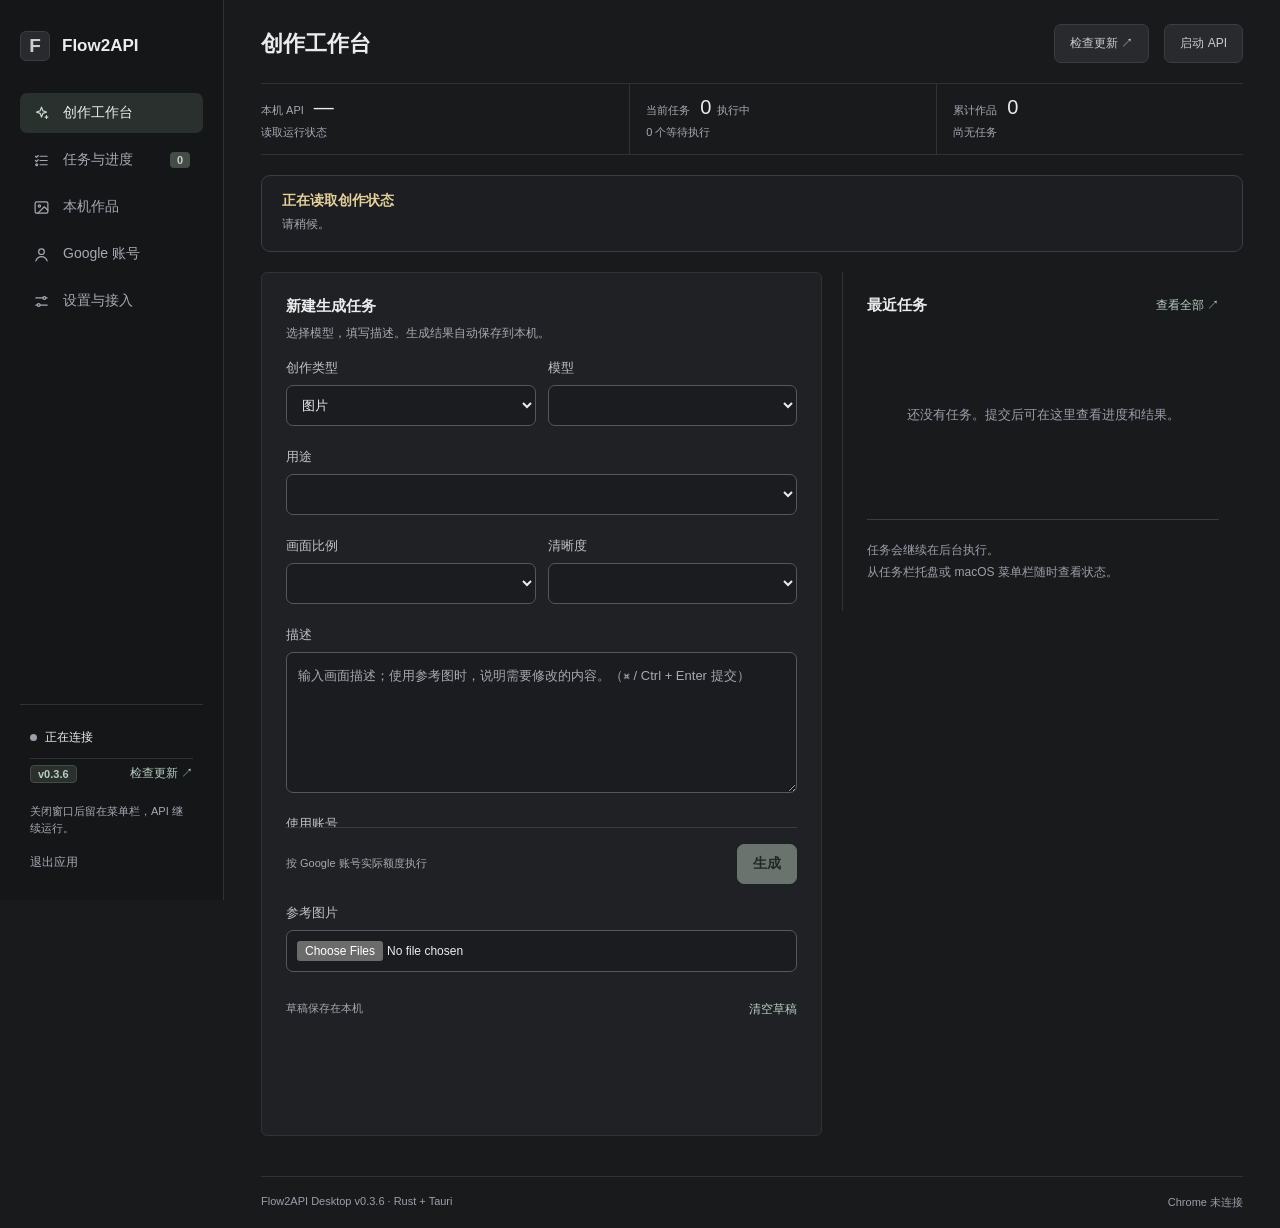
==== desktop/ui/index.html @ d69a52e7 "release: v0.3.6 simplify desktop workspace UI" ====
<!doctype html>
<html lang="zh-CN"><head><meta charset="UTF-8"><meta name="viewport" content="width=device-width,initial-scale=1"><title>Flow2API</title><link rel="stylesheet" href="app.css"></head>
<body><a class="skip-link" href="#page-title">跳到工作区</a><div id="app"><aside><div class="brand"><span class="brand-mark">F</span><span>Flow2API</span></div><nav aria-label="主导航"><button data-page="studio" class="active"><svg class="nav-icon" viewBox="0 0 24 24" aria-hidden="true" focusable="false"><path d="m12 3 1.9 5.1L19 10l-5.1 1.9L12 17l-1.9-5.1L5 10l5.1-1.9z"/><path d="M19 15v4M17 17h4"/></svg><span>创作工作台</span></button><button data-page="tasks"><svg class="nav-icon" viewBox="0 0 24 24" aria-hidden="true" focusable="false"><path d="M10 6h10M10 12h10M10 18h10"/><path d="m3.5 6 1.5 1.5L7.5 5M3.5 12l1.5 1.5L7.5 11"/><circle cx="5.2" cy="18" r="1.3"/></svg><span>任务与进度</span><b id="nav-count">0</b></button><button data-page="library"><svg class="nav-icon" viewBox="0 0 24 24" aria-hidden="true" focusable="false"><rect x="3" y="4" width="18" height="16" rx="2"/><circle cx="9" cy="10" r="1.6"/><path d="m21 16-5-5-9 9"/></svg><span>本机作品</span></button><button data-page="accounts"><svg class="nav-icon" viewBox="0 0 24 24" aria-hidden="true" focusable="false"><circle cx="12" cy="8" r="4"/><path d="M4 21c1.5-4 4.5-6 8-6s6.5 2 8 6"/></svg><span>Google 账号</span></button><button data-page="settings"><svg class="nav-icon" viewBox="0 0 24 24" aria-hidden="true" focusable="false"><path d="M4 7h10M18 7h2M4 17h2M10 17h10"/><circle cx="16" cy="7" r="2"/><circle cx="8" cy="17" r="2"/></svg><span>设置与接入</span></button></nav><div class="aside-bottom"><div id="service-pill"><i></i><span>正在连接</span></div><div class="aside-update"><span class="version-badge" id="aside-version">v0.3.6</span><button id="sidebar-check-update" class="text-button" type="button">检查更新 ↗</button></div><small>关闭窗口后留在菜单栏，API 继续运行。</small><button class="quiet" id="quit">退出应用</button></div></aside>
<main><header><div><h1 id="page-title" tabindex="-1">创作工作台</h1></div><div class="header-actions"><span id="platform"></span><button id="header-check-update" class="secondary" type="button">检查更新 ↗</button><button id="toggle-service" class="secondary">启动 API</button></div></header><div id="notice" role="status" aria-live="polite" hidden></div>
<section id="summary"><article><span>本机 API</span><strong id="api-state">—</strong><small id="api-address">读取运行状态</small></article><article><span>当前任务</span><strong id="job-count">0 <em>执行中</em></strong><small id="queue-count">0 个等待执行</small></article><article><span>累计作品</span><strong id="success-count">0</strong><small id="error-count">尚无任务</small></article></section>
<section id="studio" class="page"><div id="readiness" class="readiness" role="status"><div><strong id="readiness-title">正在读取创作状态</strong><p id="readiness-detail">请稍候。</p></div><button id="readiness-action" class="secondary" type="button" hidden>连接账号</button></div><div class="studio-layout"><div class="panel composer"><div class="section-heading"><div><h2>新建生成任务</h2><p>选择模型，填写描述。生成结果自动保存到本机。</p></div></div><div class="form-grid"><label>创作类型<select id="model-type"><option value="image">图片</option><option value="video">视频</option></select></label><label>模型<select id="model-family"></select></label></div><label id="kind-field">用途<select id="model-kind"></select></label><div class="form-grid"><label>画面比例<select id="model-ratio"></select></label><label><span id="spec-label">清晰度</span><select id="model-spec"></select></label></div><select id="model" hidden aria-label="API 模型标识"></select><p class="hint" id="model-info"></p><label>描述<textarea id="prompt" rows="5" placeholder="输入画面描述；使用参考图时，说明需要修改的内容。"></textarea></label><div class="form-grid"><label>使用账号<select id="account"><option value="">自动分配已登录账号</option></select></label><label id="video-field" hidden>源视频 media ID<input id="video-id" placeholder="Flow 视频 ID"></label></div><label>参考图片<input id="images" type="file" accept="image/png,image/jpeg,image/webp" multiple aria-describedby="reference-hint"></label><p id="reference-hint" class="hint"></p><div id="references"></div><div class="draft-row"><small id="draft-status">草稿保存在本机</small><button id="clear-draft" class="text-button" type="button">清空草稿</button></div><p id="compose-error" class="task-error" role="alert" hidden></p><div class="compose-bottom"><small id="model-price">按 Google 账号实际额度执行</small><button id="generate" disabled class="primary" aria-describedby="readiness-detail compose-error">生成</button></div></div><div class="panel monitor"><div class="section-heading"><h2>最近任务</h2><button class="text-button" data-go="tasks">查看全部 ↗</button></div><div id="recent-tasks" class="empty">还没有任务。提交后可在这里查看进度和结果。</div><div class="monitor-note"><i></i><p>任务会继续在后台执行。<br>从任务栏托盘或 macOS 菜单栏随时查看状态。</p></div></div></div></section>
<section id="tasks" class="page" hidden><div class="panel"><div class="section-heading"><div><h2>生成任务</h2><p>查看任务进度、下载结果或重试失败任务。</p></div><button class="secondary refresh">刷新</button></div><div id="task-list"></div></div></section>
<section id="library" class="page" hidden><div class="section-heading"><div><h2>保存在这台电脑上的作品</h2><p>生成成功后自动归档，升级应用时保留。</p></div><button class="secondary" id="open-data">打开文件目录 ↗</button></div><div id="media-grid"></div></section>
<section id="accounts" class="page" hidden><div class="panel"><div class="section-heading"><div><h2>连接与管理 Google 账号</h2><p>本机免连接码直连；支持优先级调度、临时禁用冷却、图片／视频能力分流与备注管理。</p></div><span class="tag">默认浏览器直连</span></div><ol class="connect-steps"><li>首次使用：安装 Tampermonkey 扩展和连接脚本（或更新至最新脚本）</li><li>打开 Flow 并登录 Google 账号；页面右下角会自动连接，也可直接点击「一键连接当前 Flow 账号」</li><li>连接校验通过后自动同步积分余额，返回工作台即可创作</li></ol><div class="actions"><button id="open-flow" class="primary" type="button">打开 Flow 页面 ↗</button><button id="open-userscript" class="secondary" type="button">安装 / 更新连接脚本 ↗</button><button id="sync-all-accounts" class="secondary" type="button">全部同步余额</button><button id="pair-browser" class="secondary" type="button">生成备用连接码</button><button id="back-to-studio" class="secondary" type="button">返回创作</button></div><p>使用系统默认浏览器（支持 Ego Lite、Chrome 等）。本机 localhost（127.0.0.1）免填连接码直连；即使使用旧版脚本，不填连接码直接点连接按钮也可立即配对。</p><p id="pairing-code" class="hint" role="status"></p><p class="hint">Google Cookie 始终保留在浏览器。多账号自动分配时，优先选择高优先级且空闲的账号；你可以将 AI Ultra 账号设为「首选主力」，或将普通账号关闭视频生成仅用于生图。</p><details class="advanced-login"><summary>高级选项：专用 Chrome 独立登录</summary><div class="actions"><button id="quick-login" class="secondary" type="button">打开专用 Chrome 登录 ↗</button><button id="download-chrome" class="secondary" type="button">下载 Chrome ↗</button></div><p class="hint">此方式单独使用 Chrome 资料，不复用默认浏览器的登录。</p><form id="add-account" class="inline-form"><input type="email" id="email" required aria-label="Google 账号邮箱" autocomplete="email" placeholder="你的 Google 账号邮箱"><button class="secondary" type="submit" data-open-login="true">添加并打开登录 ↗</button><button class="secondary" type="submit" data-open-login="false">仅添加</button></form><div class="preferred-accounts"><span class="hint">常用账号，点选填入：</span><div id="preferred-emails" class="actions"></div></div></details><div id="account-list"></div></div></section>
<section id="settings" class="page" hidden><div class="settings-layout"><form id="settings-form" class="panel"><div class="section-heading"><div><h2>运行设置</h2><p>无执行中任务时，保存设置会自动重启 API 并立即生效。</p></div></div><label>API 端口<input name="port" type="number" min="1" max="65535" required></label><label>API Key（至少 16 字符）<input name="api_key" type="password" autocomplete="off" minlength="16" required></label><label>Chrome 程序路径（留空自动查找）<input name="browser_executable" placeholder="使用本机 Chrome"></label><button id="choose-browser" class="secondary" type="button">选择浏览器程序 ↗</button><p class="hint">仅用于高级选项中的专用 Chrome 登录。默认浏览器连接无需设置此路径，网络跟随当前浏览器。</p><label>HTTP / SOCKS5 代理<input name="proxy_url" placeholder="http://127.0.0.1:7890"></label><div class="form-grid"><label>同时执行任务<input name="max_concurrent" type="number" min="1" max="8" required></label><label>图片超时（秒）<input name="image_timeout_seconds" type="number" min="30" required></label><label>视频超时（秒）<input name="video_timeout_seconds" type="number" min="30" required></label></div><label class="migration-checkbox"><input name="auto_update" type="checkbox">自动检查并安装更新</label><p class="hint">启动 30 秒后及每 6 小时检查。任务完成后才安装并重启；下载或检查失败会重试。更新来自公开的 GitHub Release，不需要登录，安装前验证签名。</p><button class="primary">保存并生效</button></form><div><div class="panel update-panel"><div class="section-heading"><div><h2>软件版本与更新</h2><p>当前运行版本：<b id="settings-current-version">v0.3.6</b></p></div><span class="tag" id="update-badge">检查更新</span></div><p id="update-status" class="hint">从公开的 GitHub Release 检查更新，无需登录。</p><div class="actions"><button id="check-update" class="secondary" type="button">立即检查更新 ↗</button><button id="install-update" class="primary" type="button" hidden>安装更新并重启</button></div></div><div class="panel"><h2>外部工具接入</h2><p>使用 OpenAI 兼容协议，填入本机地址和 API Key。</p><code id="base-url">http://127.0.0.1:8000/v1</code><button id="copy-base" class="secondary">复制地址</button><button id="copy-key" class="secondary">复制 API Key</button><h3>Magpie 生图接入</h3><p>自动写入当前本机地址、Key 和图片模型，保存前备份 Magpie 配置。修改端口或 Key 后再次点击即可更新。</p><button id="connect-magpie" class="primary" type="button">一键接入 Magpie</button><p id="magpie-status" class="hint" role="status" aria-live="polite">正在检查 Magpie 配置…</p><p class="hint">需要先安装并打开 Magpie。Agent 使用 hzr-flow2api-image 技能生图；保持 Flow 标签页已登录并连接。</p><h3>后台运行</h3><p>关闭窗口只隐藏主窗口。应用留在 macOS 菜单栏（文字 Flow）或 Windows 通知区域，API 和生成任务继续。点菜单「打开 Flow2API」回到窗口。要停止请选退出；有未完成任务时不能退出。</p></div><div class="panel"><h2>数据位置</h2><p id="data-path" class="hint"></p><button class="secondary" id="settings-open-data">打开数据目录 ↗</button><p class="hint">Chrome 登录资料保存在本机。不要分享包含账号资料的数据目录。</p></div><div class="panel"><h2>这台电脑</h2><label class="migration-checkbox"><input id="autostart" type="checkbox">登录后自动启动</label><p class="hint">开关读取系统里的真实开机项，只保存在这台电脑。手动打开会显示窗口；开机自启只留在菜单栏，不打开窗口。</p></div><div class="panel"><h2>WebDAV 同步</h2><p>同步生成超时、同时执行数，以及账号的邮箱、启用状态、优先级、能力分流开关、备注和项目编号。端口、调用密钥、代理、浏览器路径和开机自启留在本机。传输走 HTTPS，应用密码放在系统凭据库。同步文件本身没有端到端加密。</p><label>WebDAV 目录<input id="webdav-url" placeholder="https://dav.jianguoyun.com/dav/" autocomplete="off"></label><label>账号<input id="webdav-user" autocomplete="username"></label><label>应用密码<input id="webdav-secret" type="password" autocomplete="new-password" placeholder="留空则保留已保存的密码"></label><p id="webdav-status" class="hint"></p><button id="webdav-save" class="secondary" type="button">保存连接</button><button id="webdav-import" class="secondary" type="button">从 Clash Verge 导入</button><button id="webdav-test" class="secondary" type="button">测试连接</button><button id="webdav-push" class="secondary" type="button">上传</button><button id="webdav-pull" class="secondary" type="button">下载并合并</button></div></div></div></section>
<footer><span>Flow2API Desktop v0.3.6 · Rust + Tauri</span><span id="browser-status">Chrome 未连接</span></footer></main></div><script src="studio-core.js"></script><script src="app.js"></script></body></html>
---- desktop/ui/app.css ----
*{box-sizing:border-box} :root{--bg:#191a1c;--chrome:#151618;--sunken:#17181a;--field:#1b1c1f;--surface:#202124;--surface-muted:#1d1e21;--raised:#292a2e;--raised-hover:#34363b;--line:#3b3d43;--line-soft:#303238;--line-strong:#50545a;--text:#ececef;--text-2:#cbccd1;--label:#bfc1c8;--muted:#a6a9b2;--faint:#9c9fa9;--accent:#c6d6cb;--accent-hover:#d8e5dc;--on-accent:#203428;--accent-text:#b8cdbf;--focus:#adc9b8;--active-bg:#2a302d;--active-line:#424d46;--code:#b6e8d1;--ok-bg:#28443a;--ok-text:#a8dfc4;--warn-bg:#45412d;--warn-text:#e5d09b;--danger-bg:#493431;--danger-text:#efb0a5;--danger-dot:#ed8f86;--notice-bg:#35463e;--notice-line:#6e9a84;--notice-text:#d5eddf;--error-bg:#44322e;--error-line:#a77165;--error-text:#f2c6b7;--shadow-pop:0 8px 22px #0006;--shadow-dialog:0 20px 60px #0008;--radius:7px;--radius-lg:9px;color-scheme:dark;font-family:Inter,"SF Pro Display","Segoe UI","PingFang SC",sans-serif;color:var(--text);background:var(--bg);font-size:14px}body{margin:0}button,input,select,textarea{font:inherit}button{cursor:pointer;border:1px solid var(--line);border-radius:var(--radius);color:inherit;padding:10px 15px;background:var(--raised);transition:background .15s}button:hover{background:var(--raised-hover);color:var(--text)}button:disabled{opacity:.45;cursor:wait}button:focus-visible,input:focus-visible,select:focus-visible,textarea:focus-visible{outline:2px solid var(--focus);outline-offset:3px}input,select,textarea{width:100%;border:1px solid var(--line);border-radius:var(--radius);background:var(--field);color:var(--text);padding:11px;outline:none}textarea{resize:vertical;line-height:1.8}input:focus,select:focus,textarea:focus{border-color:var(--focus)}input[type=file]{padding:10px;font-size:12px}label{display:block;color:var(--label);font-size:12px;font-weight:600;margin:19px 0 8px}label>input,label>select,label>textarea{display:block;margin-top:8px;font-weight:400}h1,h2,h3,p{margin:0}h1{font-size:27px;font-weight:600;letter-spacing:-.6px;margin-top:9px}h2{font-size:17px;letter-spacing:-.25px;font-weight:600}h3{font-size:14px;margin:25px 0 10px}p{color:var(--muted);font-size:12px;line-height:1.8;margin-top:7px}small{font-size:11px;color:var(--muted);line-height:1.6}#app{display:flex;min-height:100vh}aside{width:224px;flex-shrink:0;padding:31px 20px 20px;background:var(--chrome);border-right:1px solid var(--line-soft);display:flex;flex-direction:column;position:fixed;inset:0 auto 0 0}.brand{display:flex;align-items:center;gap:12px;font-size:19px;font-weight:600;letter-spacing:-.5px;margin-bottom:48px}.brand small{display:block;font-size:11px;letter-spacing:.4px;margin-top:5px;color:var(--faint)}.brand-mark{background:var(--accent);color:var(--on-accent);display:grid;place-items:center;width:36px;height:38px;font-family:Georgia,serif;font-size:28px;border-radius:9px 9px 3px 9px}.nav-label{font-size:11px;letter-spacing:.6px;color:var(--faint);padding:0 12px 15px}nav{display:flex;flex-direction:column;gap:7px}nav button{border-color:transparent;background:transparent;display:flex;align-items:center;text-align:left;gap:13px;color:var(--muted);padding:12px}nav button.active{color:var(--accent);background:var(--active-bg);border-color:var(--active-line)}nav span{flex:1}nav b{font-size:11px;min-width:20px;text-align:center;padding:2px 5px;border-radius:4px;background:var(--active-line);color:var(--text-2)}.aside-bottom{margin-top:auto;padding:24px 10px 0;border-top:1px solid var(--line-soft)}.aside-bottom small{display:block;margin:14px 0 7px}.quiet:hover{background:transparent;color:var(--text)}.quiet{background:transparent;border:0;padding:9px 0;color:var(--muted);font-size:12px}#service-pill{display:flex;gap:8px;align-items:center;font-size:12px}i{display:inline-block;width:7px;height:7px;border-radius:50%;background:var(--faint)}#service-pill.running i{background:var(--focus);box-shadow:0 0 0 3px #85dfbf26}#service-pill.failed i{background:var(--danger-dot)}main{margin-left:224px;padding:35px 37px 0;width:calc(100% - 224px);max-width:1600px}header{display:flex;align-items:center;justify-content:space-between;margin-bottom:29px}.header-actions{display:flex;align-items:center;gap:15px}.header-actions span{color:var(--faint);font-size:11px}.secondary{background:var(--raised);color:var(--text-2);border-color:var(--line);font-size:12px}.primary{background:var(--accent);color:var(--on-accent);border-color:var(--accent);font-weight:650}.primary:hover{background:var(--accent-hover);color:var(--on-accent)}.text-button{background:none;border:0;color:var(--accent-text);font-size:11px;padding:0}.tag{border:1px solid var(--line-strong);color:var(--accent-text);border-radius:4px;padding:3px 8px;font-size:11px;letter-spacing:.3px;white-space:nowrap}.section-heading{display:flex;align-items:center;justify-content:space-between;gap:15px}#summary{display:grid;grid-template-columns:1.2fr 1fr 1fr;gap:15px;margin-bottom:26px}#summary article{border:1px solid var(--line);padding:20px 22px;border-radius:var(--radius-lg);background:var(--surface-muted)}#summary article>span{font-size:11px;color:var(--muted)}#summary strong{display:block;font-size:25px;font-weight:500;margin:10px 0 5px}#summary em{font-size:11px;font-style:normal;color:var(--muted)}.panel{background:var(--surface);border:1px solid var(--line);border-radius:var(--radius-lg);padding:24px;margin-bottom:20px}.studio-layout{display:grid;grid-template-columns:minmax(340px,1.6fr) minmax(260px,1fr);gap:20px}.monitor{align-self:start;min-height:410px;position:relative}.monitor .section-heading{margin-bottom:20px}.monitor-note{display:flex;gap:9px;border-top:1px solid var(--line);padding-top:16px;margin-top:24px}.monitor-note i{margin-top:11px;background:var(--accent-text)}.monitor-note p{margin:4px 0;color:var(--faint);font-size:11px}.hint{font-size:11px;line-height:1.7;color:var(--muted);overflow-wrap:anywhere}.form-grid{display:grid;grid-template-columns:1fr 1fr;gap:12px}.compose-bottom{border-top:1px solid var(--line);margin-top:22px;padding-top:20px;display:flex;justify-content:space-between;align-items:center;gap:12px}.compose-bottom small{max-width:60%}.empty{display:flex;align-items:center;justify-content:center;min-height:160px;color:var(--faint);font-size:12px;text-align:center;line-height:1.9}.task-card{border:1px solid var(--line);border-radius:var(--radius);padding:14px;margin:10px 0;background:var(--surface-muted)}.task-card>header{margin:0 0 10px;gap:10px;font-size:11px}.task-card .prompt{color:var(--text-2);font-size:12px;display:-webkit-box;-webkit-line-clamp:2;-webkit-box-orient:vertical;overflow:hidden;margin-bottom:11px;overflow-wrap:anywhere}.task-card .task-stage{color:var(--accent-text);font-size:11px}.task-card .task-error{color:var(--danger-text);font-size:11px;line-height:1.7;margin:9px 0;overflow-wrap:anywhere}.state{border-radius:4px;background:var(--ok-bg);color:var(--ok-text);padding:3px 6px;font-size:11px;white-space:nowrap}.state.failed,.state.interrupted{background:var(--danger-bg);color:var(--danger-text)}.state.running,.state.queued{background:var(--warn-bg);color:var(--warn-text)}.task-actions{margin-top:12px;display:flex;gap:8px;flex-wrap:wrap}.task-actions button{font-size:11px;padding:6px 10px}.account-card{border-top:1px solid var(--line);padding:20px 0;display:flex;justify-content:space-between;gap:16px;align-items:center}.account-card strong{font-size:13px}.account-card .actions{display:flex;gap:8px;flex-wrap:wrap}.account-card button{font-size:11px;padding:8px}.inline-form{display:flex;gap:10px;margin:26px 0}.inline-form input{flex:1}.settings-layout{display:grid;grid-template-columns:1.15fr 1fr;gap:20px}.settings-layout form .primary{margin-top:20px}code{display:block;overflow-wrap:anywhere;white-space:pre-wrap;padding:14px;background:var(--sunken);border:1px solid var(--line);border-radius:5px;margin:17px 0 12px;font-size:12px;color:var(--code)}.settings-layout .secondary{margin:5px 4px 5px 0}#notice{position:sticky;top:12px;z-index:5;margin-bottom:18px;background:var(--notice-bg);border:1px solid var(--notice-line);border-radius:var(--radius);padding:13px 17px;color:var(--notice-text);font-size:12px;line-height:1.8;overflow-wrap:anywhere}#notice.error{background:var(--error-bg);border-color:var(--error-line);color:var(--error-text)}#media-grid{display:grid;grid-template-columns:repeat(auto-fill,minmax(220px,1fr));gap:17px;margin-top:20px}.media-card{background:var(--surface);border:1px solid var(--line);border-radius:8px;overflow:hidden}.media-card img,.media-card video{width:100%;height:190px;object-fit:contain;background:var(--bg);display:block}.media-card>div{padding:15px}.media-card small{display:block;margin-bottom:12px}.media-card button{padding:7px;font-size:11px;margin-right:8px}.media-card code{font-size:11px;padding:6px;margin:8px 0}#references{display:flex;gap:7px;margin-top:9px;flex-wrap:wrap}#references img{height:54px;width:54px;object-fit:cover;border:1px solid var(--line-strong);border-radius:5px}footer{border-top:1px solid var(--line-soft);color:var(--faint);display:flex;justify-content:space-between;gap:16px;font-size:11px;padding:18px 0;margin-top:20px}[hidden]{display:none!important}@media(max-width:1050px){aside{width:198px;padding:26px 16px}main{margin-left:198px;width:calc(100% - 198px);padding:28px 25px 0}.studio-layout{grid-template-columns:1fr}.settings-layout{grid-template-columns:1fr}.monitor{min-height:220px}#summary article{padding:17px}.account-card{align-items:start;flex-direction:column}}

.migration-report{border-top:1px solid var(--line);padding:16px 0;overflow-wrap:anywhere}.migration-report p{margin:8px 0}.migration-report .hint{font-size:12px}#legacy-settings,#autostart{width:auto;margin-right:8px}#legacy-preview .hint{font-size:12px}#legacy-path{overflow-wrap:anywhere}

.settings-layout{align-items:start}.migration-checkbox{display:flex;flex-direction:row;align-items:center;gap:8px}

.profile-dialog{width:min(600px,90vw);max-height:85vh;overflow:auto;border:1px solid var(--line);border-radius:12px;padding:24px;color:var(--text);background:var(--surface);box-shadow:var(--shadow-dialog)}
.profile-dialog::backdrop{background:#050b0dcc}.profile-options{display:grid;gap:10px;margin:20px 0}.profile-options button{display:grid;gap:5px;text-align:left;white-space:normal;overflow-wrap:anywhere;padding:14px}.profile-options small{color:var(--faint)}.profile-dialog .actions{display:flex;gap:10px;flex-wrap:wrap}

.list-toolbar{display:flex;flex-wrap:wrap;gap:10px;align-items:center;margin:16px 0 14px;padding:12px 14px;background:var(--field);border:1px solid var(--line);border-radius:8px}
.list-toolbar input[type=search]{flex:1;min-width:180px;padding:8px 11px;font-size:12px;background:var(--sunken)}
.list-toolbar select{width:auto;min-width:128px;padding:8px 11px;font-size:12px;background:var(--sunken)}
.list-toolbar .sort-order{font-size:12px;padding:8px 12px;white-space:nowrap}
.list-pager{display:flex;flex-wrap:wrap;gap:10px;align-items:center;justify-content:space-between;margin-top:16px;padding-top:14px;border-top:1px solid var(--line-soft);color:var(--muted);font-size:12px}
.list-pager select{width:auto;min-width:96px;padding:6px 10px;font-size:12px;background:var(--field)}
.list-pager-nav{display:flex;flex-wrap:wrap;gap:6px;align-items:center}
.list-pager-nav button{padding:6px 10px;font-size:12px}
.list-pager-nav span{padding:0 6px;color:var(--text-2);font-weight:600}
.media-grid-items{display:grid;grid-template-columns:repeat(auto-fill,minmax(220px,1fr));gap:17px;margin-top:14px}
#media-grid{display:block;margin-top:16px}
.media-card .prompt{color:var(--text-2);font-size:12px;display:-webkit-box;-webkit-line-clamp:2;-webkit-box-orient:vertical;overflow:hidden;margin:0 0 10px;overflow-wrap:anywhere}
.media-card .actions{display:flex;flex-wrap:wrap;gap:6px;margin-top:8px}
.media-card .actions button{margin:0}
.quick-login{display:flex;gap:10px;flex-wrap:wrap;margin:22px 0 8px}.quick-login .primary{padding:12px 22px;font-size:14px}.advanced-login{margin:18px 0 8px;border:1px solid var(--line);border-radius:var(--radius);padding:12px 15px;background:var(--surface-muted)}.advanced-login summary,.account-more summary{cursor:pointer;color:var(--accent-text);font-size:12px}.advanced-login .inline-form{margin:14px 0}.account-more{position:relative}.account-more summary{list-style:none;border:1px solid var(--line);border-radius:var(--radius);padding:8px;font-size:11px;background:var(--raised);color:var(--text-2)}.account-more summary::-webkit-details-marker{display:none}.account-more[open]>div{position:absolute;right:0;top:calc(100% + 6px);z-index:4;display:flex;flex-direction:column;gap:6px;min-width:170px;padding:8px;border:1px solid var(--line);border-radius:var(--radius);background:var(--surface);box-shadow:var(--shadow-pop)}

/* Keep status information subordinate to the generation form. */
.brand{margin-bottom:32px;font-size:17px;letter-spacing:0}
.brand-mark{width:30px;height:30px;font-family:inherit;font-size:19px;border-radius:6px;background:var(--raised);color:var(--text-2);border:1px solid var(--line)}
h1{font-size:22px;letter-spacing:0}h2{font-size:15px;letter-spacing:0}
nav button{padding:10px 12px}nav button.active{border-color:transparent;color:var(--text)}
#summary{gap:0;border-block:1px solid var(--line-soft);margin-bottom:20px;grid-template-columns:1.2fr 1fr 1fr}
#summary article{background:transparent;border:0;border-radius:0;padding:12px 18px}
#summary article:first-child{padding-left:0}#summary article+article{border-left:1px solid var(--line-soft)}
#summary strong{font-size:16px;font-weight:500}
.panel{border-color:var(--line-soft);border-radius:6px}
.readiness{background:transparent;border:0;border-bottom:1px solid var(--line-soft);border-radius:0;padding:0 0 16px}
.monitor{background:transparent;border:0;border-left:1px solid var(--line-soft);border-radius:0;min-height:300px}
.monitor-note i{display:none}.monitor-note p{font-size:12px}
.empty{font-size:13px}.text-button{font-size:12px}label{font-size:13px;font-weight:500}
#service-pill.running i{box-shadow:none}
::selection{background:#adc9b840;color:var(--text)}
@media(max-width:1150px){.monitor{border-left:0;border-top:1px solid var(--line-soft);padding-top:20px}}
@media(max-width:720px){#summary{gap:0}#summary article{padding:10px 8px}#summary strong{font-size:16px}.brand{margin-bottom:16px}}

@media(prefers-reduced-motion:reduce){*,*::before,*::after{transition-duration:0s!important;animation-duration:0s!important;scroll-behavior:auto!important}}
::selection{background:#85dfbf40;color:var(--text)}html{accent-color:var(--focus);caret-color:var(--focus);scrollbar-color:var(--line) var(--bg)}
.nav-icon{width:17px;height:17px;flex-shrink:0;fill:none;stroke:currentColor;stroke-width:1.7;stroke-linecap:round;stroke-linejoin:round}nav button.active .nav-icon{stroke:var(--accent)}#page-title{margin-top:0}#page-title:focus{outline:none}#page-title:focus-visible{outline:2px solid var(--focus);outline-offset:4px;border-radius:4px}
.aside-update{display:flex;align-items:center;justify-content:space-between;margin:12px 0 6px;padding:6px 0;border-top:1px solid var(--line-soft)}
.version-badge{font-size:11px;font-weight:600;color:var(--accent-text);background:var(--active-bg);border:1px solid var(--active-line);padding:2px 7px;border-radius:4px}
.update-panel{border:1px solid var(--line-strong)}
.update-panel .actions{margin-top:14px;display:flex;gap:10px;align-items:center}
.update-notes{max-height:200px;overflow:auto;background:var(--sunken);border:1px solid var(--line);border-radius:6px;padding:12px;font-size:12px;line-height:1.6;color:var(--text-2);white-space:pre-wrap;margin-top:10px}

/* Creation is the default workflow; advanced controls stay in their own views. */
:root{--field-line:#54575f;font-variant-numeric:tabular-nums;-webkit-font-smoothing:antialiased;-moz-osx-font-smoothing:grayscale}
input,select,textarea{border-color:var(--field-line)}
input::placeholder,textarea::placeholder{color:var(--muted);opacity:1}
button:active:not(:disabled){transform:translateY(1px)}
main{padding-top:24px}
main>header{margin-bottom:20px}
#notice{display:flex;align-items:flex-start;justify-content:space-between;gap:12px}
#notice .notice-text{flex:1;min-width:0}
#notice .notice-close{flex-shrink:0;color:inherit;font-size:11px;padding:2px 8px;border:1px solid currentColor;border-radius:4px;opacity:.85}
#notice .notice-close:hover{opacity:1;background:#ffffff14}
#summary article{display:flex;flex-wrap:wrap;align-items:baseline;gap:5px 10px;padding:12px 16px}
#summary strong{display:inline-block;font-size:20px;margin:0}
#summary article small{flex-basis:100%}
.composer label{margin-top:14px}
.composer .compose-bottom{position:sticky;bottom:0;z-index:2;background:var(--surface);padding-block:16px;margin-bottom:-8px}
.composer input,.composer textarea,.composer select{scroll-margin-block:100px}
.danger{color:var(--danger-text);border-color:var(--error-line);background:var(--danger-bg)}
html{scroll-padding-top:90px}
button:disabled{cursor:not-allowed}
summary:focus-visible,a:focus-visible{outline:2px solid var(--focus);outline-offset:3px;border-radius:3px}
.skip-link{position:fixed;top:8px;left:8px;z-index:20;padding:12px;background:var(--accent);color:var(--on-accent);transform:translateY(-200%)}
.skip-link:focus{transform:none}
.readiness{display:flex;align-items:center;justify-content:space-between;gap:16px;padding:16px 20px;margin-bottom:20px;border:1px solid var(--line);border-radius:var(--radius-lg);background:var(--surface-muted)}
.readiness strong{font-size:14px;color:var(--warn-text)}
.readiness.ready strong{color:var(--ok-text)}
.readiness p{margin-top:4px}
.readiness button{flex-shrink:0}
.studio-layout,.settings-layout{grid-template-columns:minmax(0,1.4fr) minmax(0,1fr)}
.panel,.page,.form-grid>*{min-width:0}
.draft-row{display:flex;justify-content:space-between;align-items:center;gap:12px;margin-top:14px}
.draft-row .text-button{padding:6px 0;min-height:28px}
.task-error{color:var(--danger-text);line-height:1.8;font-size:12px;overflow-wrap:anywhere;margin-top:12px}
.task-failure-box{margin-top:10px;padding:12px 14px;border-radius:var(--radius);background:var(--error-bg);border:1px solid var(--error-line);color:var(--error-text)}
.task-failure-title{display:flex;flex-wrap:wrap;align-items:center;justify-content:space-between;gap:8px;margin-bottom:6px}
.task-failure-title strong{font-size:12px;color:#ffd9ce}
.task-failure-account{font-size:11px;padding:2px 7px;border-radius:4px;background:#00000038;color:var(--error-text)}
.task-failure-detail{color:var(--error-text);font-size:12px;line-height:1.65;margin:4px 0}
.task-failure-advice{color:var(--warn-text);font-size:12px;line-height:1.65;margin:6px 0 0;padding-top:6px;border-top:1px solid #ffffff1a}
.task-failure-raw{display:block;margin-top:6px;color:#e8b5a6cc;font-size:11px;line-height:1.5;overflow-wrap:anywhere}
[aria-invalid=true]{border-color:var(--danger-text)}
.reference-item{display:flex;flex-direction:column;align-items:center;gap:6px}
#references .reference-item img{width:76px;height:76px}
.reference-item button{padding:5px 7px;font-size:11px;min-height:26px}
.prompt-details{margin:10px 0;overflow-wrap:anywhere}
.prompt-details summary{cursor:pointer;color:var(--text-2);font-size:12px;line-height:1.8;white-space:pre-wrap}
.prompt-details .full-prompt{white-space:pre-wrap;color:var(--text);font-size:13px;line-height:1.8}
.task-card>header{flex-wrap:wrap;overflow-wrap:anywhere}
.task-card header small{min-width:0;overflow-wrap:anywhere}
.task-card small{display:block;margin-top:8px}
.state.cancelled{background:var(--raised);color:var(--text-2)}
.connect-steps{padding-inline-start:22px;color:var(--text-2);font-size:13px;line-height:2}
.actions{display:flex;flex-wrap:wrap;gap:8px}
.account-card{align-items:flex-start}
.account-card>div{min-width:0;overflow-wrap:anywhere}
.account-info{flex:1}
.account-title-row{display:flex;flex-wrap:wrap;align-items:center;gap:8px;margin-bottom:4px}
.tag-priority-high{background:var(--ok-bg);color:var(--ok-text);border-color:var(--notice-line)}
.tag-priority-low{background:var(--sunken);color:var(--faint);border-color:var(--line)}
.tag-note{background:var(--active-bg);color:var(--text-2);border-color:var(--active-line)}
.account-cooldown-note{color:var(--warn-text);font-size:11px;line-height:1.6;margin-top:6px}
.account-error-box{display:flex;flex-wrap:wrap;align-items:center;justify-content:space-between;gap:10px;margin-top:8px;padding:8px 11px;border-radius:6px;background:var(--error-bg);border:1px solid var(--error-line);color:var(--error-text);font-size:11px;line-height:1.5}
.account-error-box .text-button{color:#ffd9ce;text-decoration:underline;flex-shrink:0}
.account-controls{display:flex;flex-wrap:wrap;align-items:center;gap:8px;margin-top:12px}
.account-controls select{width:auto;min-width:140px;padding:6px 10px;font-size:11px;background:var(--sunken)}
.account-controls button{font-size:11px;padding:6px 10px}
.cap-toggle{display:inline-flex;align-items:center;gap:6px;margin:0;padding:5px 10px;border:1px solid var(--line);border-radius:var(--radius);background:var(--sunken);font-size:11px;font-weight:500;color:var(--text-2);cursor:pointer;user-select:none}
.cap-toggle input{width:auto;margin:0;padding:0}
.account-more[open]>div{position:static;margin-top:8px;box-shadow:none;min-width:0}
.account-more[open]{flex-basis:100%}
.profile-dialog,.update-notes{overscroll-behavior:contain}
.monitor .media-card{margin:16px 0}
.monitor .media-card img,.monitor .media-card video{height:auto;max-height:350px;object-fit:contain}
.media-card img{outline:1px solid #ffffff1a;outline-offset:-1px}
@media(max-width:1150px){.studio-layout{grid-template-columns:minmax(0,1fr)}.monitor{min-height:220px}.settings-layout{grid-template-columns:minmax(0,1fr)}}
@media(max-width:720px){
  #app{display:block}aside{position:static;width:100%;padding:16px;border-inline-end:0;border-bottom:1px solid var(--line-soft)}
  .brand{margin-bottom:16px}.nav-label,.aside-bottom{display:none}nav{flex-direction:row;flex-wrap:wrap;gap:5px}nav button{padding:8px;gap:7px;font-size:12px}
  main{margin:0;width:100%;padding:20px 16px 0}main>header{align-items:start;gap:12px;flex-wrap:wrap;margin-bottom:20px}h1{font-size:24px}
  .header-actions{gap:8px;flex-wrap:wrap}.header-actions>span{display:none}
  #summary{grid-template-columns:repeat(3,minmax(0,1fr));gap:8px;margin-bottom:16px}#summary article{padding:12px 8px;overflow-wrap:anywhere}#summary strong{font-size:20px}
  .panel{padding:16px}.readiness{padding:14px;flex-wrap:wrap}.form-grid{gap:10px}.compose-bottom{align-items:start;flex-direction:column}.compose-bottom small{max-width:100%}
  .compose-bottom .primary{width:100%}.inline-form{flex-wrap:wrap}.inline-form input{flex-basis:100%;min-width:0}
  .list-toolbar{padding:10px}.list-toolbar input[type=search]{min-width:0;flex-basis:100%}.list-toolbar select{min-width:0;max-width:100%}.list-pager-nav{gap:4px}
  .media-grid-items{grid-template-columns:minmax(0,1fr)}.account-card{align-items:start;flex-direction:column}.account-more[open]>div{max-width:100%}
  .section-heading{flex-wrap:wrap}footer{flex-wrap:wrap}.profile-dialog{padding:18px}
}
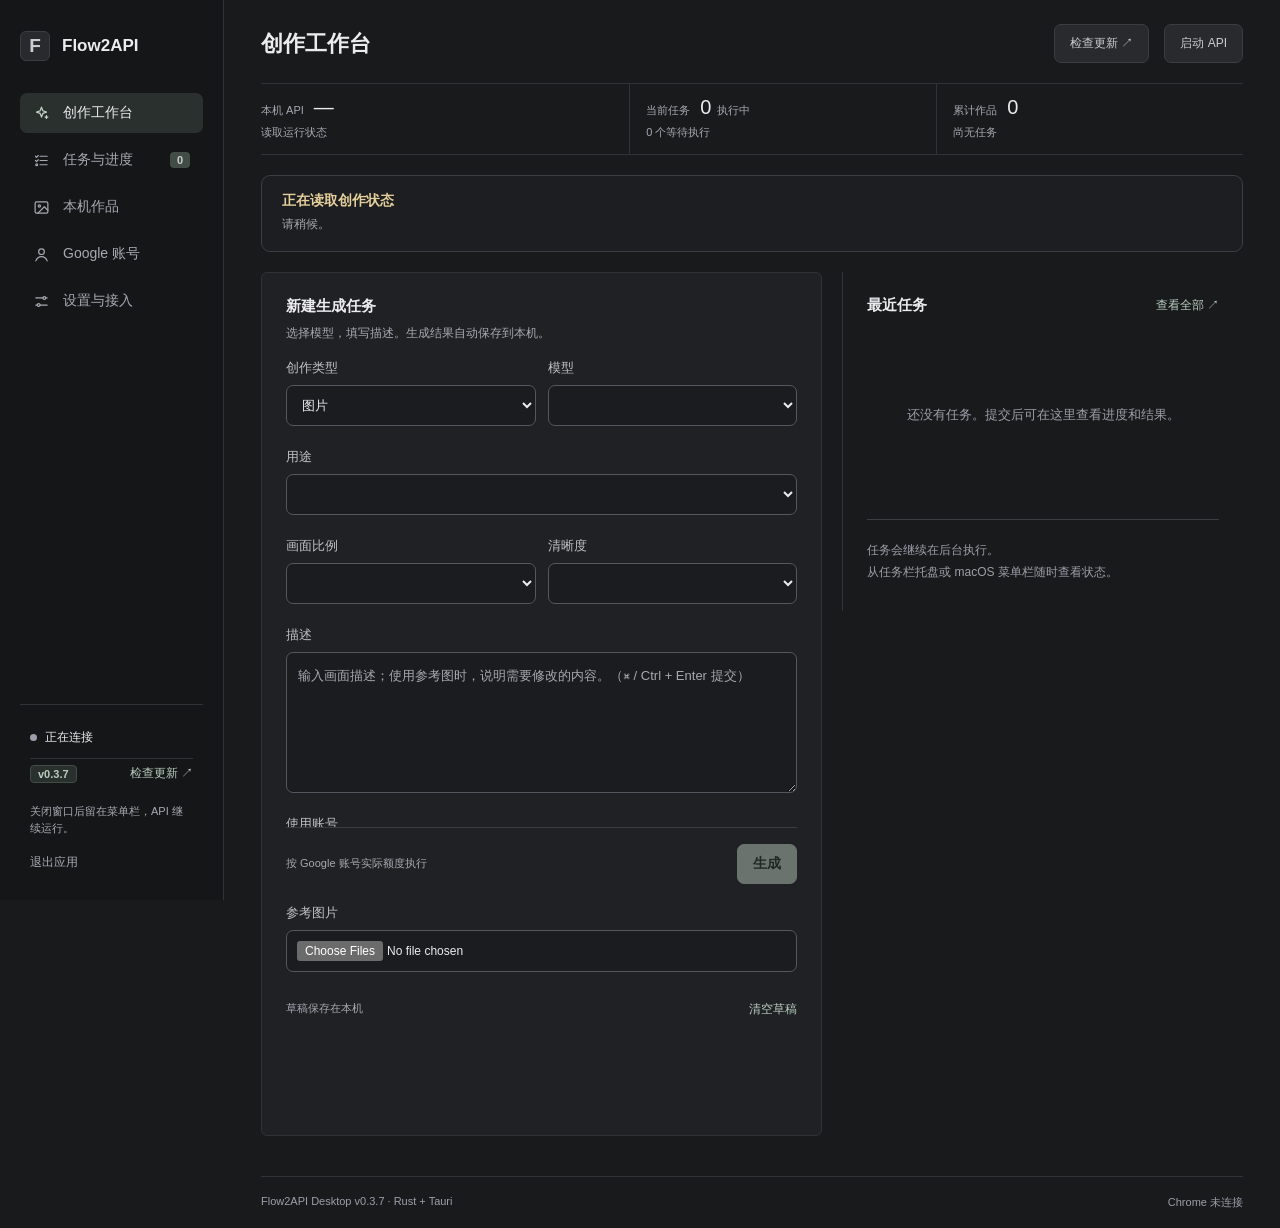
==== commit ea4a2ef7: "release: v0.3.7 add settings section navigation" ====
--- a/desktop/ui/index.html
+++ b/desktop/ui/index.html
@@ -1,11 +1,19 @@
 <!doctype html>
 <html lang="zh-CN"><head><meta charset="UTF-8"><meta name="viewport" content="width=device-width,initial-scale=1"><title>Flow2API</title><link rel="stylesheet" href="app.css"></head>
-<body><a class="skip-link" href="#page-title">跳到工作区</a><div id="app"><aside><div class="brand"><span class="brand-mark">F</span><span>Flow2API</span></div><nav aria-label="主导航"><button data-page="studio" class="active"><svg class="nav-icon" viewBox="0 0 24 24" aria-hidden="true" focusable="false"><path d="m12 3 1.9 5.1L19 10l-5.1 1.9L12 17l-1.9-5.1L5 10l5.1-1.9z"/><path d="M19 15v4M17 17h4"/></svg><span>创作工作台</span></button><button data-page="tasks"><svg class="nav-icon" viewBox="0 0 24 24" aria-hidden="true" focusable="false"><path d="M10 6h10M10 12h10M10 18h10"/><path d="m3.5 6 1.5 1.5L7.5 5M3.5 12l1.5 1.5L7.5 11"/><circle cx="5.2" cy="18" r="1.3"/></svg><span>任务与进度</span><b id="nav-count">0</b></button><button data-page="library"><svg class="nav-icon" viewBox="0 0 24 24" aria-hidden="true" focusable="false"><rect x="3" y="4" width="18" height="16" rx="2"/><circle cx="9" cy="10" r="1.6"/><path d="m21 16-5-5-9 9"/></svg><span>本机作品</span></button><button data-page="accounts"><svg class="nav-icon" viewBox="0 0 24 24" aria-hidden="true" focusable="false"><circle cx="12" cy="8" r="4"/><path d="M4 21c1.5-4 4.5-6 8-6s6.5 2 8 6"/></svg><span>Google 账号</span></button><button data-page="settings"><svg class="nav-icon" viewBox="0 0 24 24" aria-hidden="true" focusable="false"><path d="M4 7h10M18 7h2M4 17h2M10 17h10"/><circle cx="16" cy="7" r="2"/><circle cx="8" cy="17" r="2"/></svg><span>设置与接入</span></button></nav><div class="aside-bottom"><div id="service-pill"><i></i><span>正在连接</span></div><div class="aside-update"><span class="version-badge" id="aside-version">v0.3.6</span><button id="sidebar-check-update" class="text-button" type="button">检查更新 ↗</button></div><small>关闭窗口后留在菜单栏，API 继续运行。</small><button class="quiet" id="quit">退出应用</button></div></aside>
+<body><a class="skip-link" href="#page-title">跳到工作区</a><div id="app"><aside><div class="brand"><span class="brand-mark">F</span><span>Flow2API</span></div><nav aria-label="主导航"><button data-page="studio" class="active"><svg class="nav-icon" viewBox="0 0 24 24" aria-hidden="true" focusable="false"><path d="m12 3 1.9 5.1L19 10l-5.1 1.9L12 17l-1.9-5.1L5 10l5.1-1.9z"/><path d="M19 15v4M17 17h4"/></svg><span>创作工作台</span></button><button data-page="tasks"><svg class="nav-icon" viewBox="0 0 24 24" aria-hidden="true" focusable="false"><path d="M10 6h10M10 12h10M10 18h10"/><path d="m3.5 6 1.5 1.5L7.5 5M3.5 12l1.5 1.5L7.5 11"/><circle cx="5.2" cy="18" r="1.3"/></svg><span>任务与进度</span><b id="nav-count">0</b></button><button data-page="library"><svg class="nav-icon" viewBox="0 0 24 24" aria-hidden="true" focusable="false"><rect x="3" y="4" width="18" height="16" rx="2"/><circle cx="9" cy="10" r="1.6"/><path d="m21 16-5-5-9 9"/></svg><span>本机作品</span></button><button data-page="accounts"><svg class="nav-icon" viewBox="0 0 24 24" aria-hidden="true" focusable="false"><circle cx="12" cy="8" r="4"/><path d="M4 21c1.5-4 4.5-6 8-6s6.5 2 8 6"/></svg><span>Google 账号</span></button><button data-page="settings"><svg class="nav-icon" viewBox="0 0 24 24" aria-hidden="true" focusable="false"><path d="M4 7h10M18 7h2M4 17h2M10 17h10"/><circle cx="16" cy="7" r="2"/><circle cx="8" cy="17" r="2"/></svg><span>设置与接入</span></button></nav><div class="aside-bottom"><div id="service-pill"><i></i><span>正在连接</span></div><div class="aside-update"><span class="version-badge" id="aside-version">v0.3.7</span><button id="sidebar-check-update" class="text-button" type="button">检查更新 ↗</button></div><small>关闭窗口后留在菜单栏，API 继续运行。</small><button class="quiet" id="quit">退出应用</button></div></aside>
 <main><header><div><h1 id="page-title" tabindex="-1">创作工作台</h1></div><div class="header-actions"><span id="platform"></span><button id="header-check-update" class="secondary" type="button">检查更新 ↗</button><button id="toggle-service" class="secondary">启动 API</button></div></header><div id="notice" role="status" aria-live="polite" hidden></div>
 <section id="summary"><article><span>本机 API</span><strong id="api-state">—</strong><small id="api-address">读取运行状态</small></article><article><span>当前任务</span><strong id="job-count">0 <em>执行中</em></strong><small id="queue-count">0 个等待执行</small></article><article><span>累计作品</span><strong id="success-count">0</strong><small id="error-count">尚无任务</small></article></section>
 <section id="studio" class="page"><div id="readiness" class="readiness" role="status"><div><strong id="readiness-title">正在读取创作状态</strong><p id="readiness-detail">请稍候。</p></div><button id="readiness-action" class="secondary" type="button" hidden>连接账号</button></div><div class="studio-layout"><div class="panel composer"><div class="section-heading"><div><h2>新建生成任务</h2><p>选择模型，填写描述。生成结果自动保存到本机。</p></div></div><div class="form-grid"><label>创作类型<select id="model-type"><option value="image">图片</option><option value="video">视频</option></select></label><label>模型<select id="model-family"></select></label></div><label id="kind-field">用途<select id="model-kind"></select></label><div class="form-grid"><label>画面比例<select id="model-ratio"></select></label><label><span id="spec-label">清晰度</span><select id="model-spec"></select></label></div><select id="model" hidden aria-label="API 模型标识"></select><p class="hint" id="model-info"></p><label>描述<textarea id="prompt" rows="5" placeholder="输入画面描述；使用参考图时，说明需要修改的内容。"></textarea></label><div class="form-grid"><label>使用账号<select id="account"><option value="">自动分配已登录账号</option></select></label><label id="video-field" hidden>源视频 media ID<input id="video-id" placeholder="Flow 视频 ID"></label></div><label>参考图片<input id="images" type="file" accept="image/png,image/jpeg,image/webp" multiple aria-describedby="reference-hint"></label><p id="reference-hint" class="hint"></p><div id="references"></div><div class="draft-row"><small id="draft-status">草稿保存在本机</small><button id="clear-draft" class="text-button" type="button">清空草稿</button></div><p id="compose-error" class="task-error" role="alert" hidden></p><div class="compose-bottom"><small id="model-price">按 Google 账号实际额度执行</small><button id="generate" disabled class="primary" aria-describedby="readiness-detail compose-error">生成</button></div></div><div class="panel monitor"><div class="section-heading"><h2>最近任务</h2><button class="text-button" data-go="tasks">查看全部 ↗</button></div><div id="recent-tasks" class="empty">还没有任务。提交后可在这里查看进度和结果。</div><div class="monitor-note"><i></i><p>任务会继续在后台执行。<br>从任务栏托盘或 macOS 菜单栏随时查看状态。</p></div></div></div></section>
 <section id="tasks" class="page" hidden><div class="panel"><div class="section-heading"><div><h2>生成任务</h2><p>查看任务进度、下载结果或重试失败任务。</p></div><button class="secondary refresh">刷新</button></div><div id="task-list"></div></div></section>
 <section id="library" class="page" hidden><div class="section-heading"><div><h2>保存在这台电脑上的作品</h2><p>生成成功后自动归档，升级应用时保留。</p></div><button class="secondary" id="open-data">打开文件目录 ↗</button></div><div id="media-grid"></div></section>
 <section id="accounts" class="page" hidden><div class="panel"><div class="section-heading"><div><h2>连接与管理 Google 账号</h2><p>本机免连接码直连；支持优先级调度、临时禁用冷却、图片／视频能力分流与备注管理。</p></div><span class="tag">默认浏览器直连</span></div><ol class="connect-steps"><li>首次使用：安装 Tampermonkey 扩展和连接脚本（或更新至最新脚本）</li><li>打开 Flow 并登录 Google 账号；页面右下角会自动连接，也可直接点击「一键连接当前 Flow 账号」</li><li>连接校验通过后自动同步积分余额，返回工作台即可创作</li></ol><div class="actions"><button id="open-flow" class="primary" type="button">打开 Flow 页面 ↗</button><button id="open-userscript" class="secondary" type="button">安装 / 更新连接脚本 ↗</button><button id="sync-all-accounts" class="secondary" type="button">全部同步余额</button><button id="pair-browser" class="secondary" type="button">生成备用连接码</button><button id="back-to-studio" class="secondary" type="button">返回创作</button></div><p>使用系统默认浏览器（支持 Ego Lite、Chrome 等）。本机 localhost（127.0.0.1）免填连接码直连；即使使用旧版脚本，不填连接码直接点连接按钮也可立即配对。</p><p id="pairing-code" class="hint" role="status"></p><p class="hint">Google Cookie 始终保留在浏览器。多账号自动分配时，优先选择高优先级且空闲的账号；你可以将 AI Ultra 账号设为「首选主力」，或将普通账号关闭视频生成仅用于生图。</p><details class="advanced-login"><summary>高级选项：专用 Chrome 独立登录</summary><div class="actions"><button id="quick-login" class="secondary" type="button">打开专用 Chrome 登录 ↗</button><button id="download-chrome" class="secondary" type="button">下载 Chrome ↗</button></div><p class="hint">此方式单独使用 Chrome 资料，不复用默认浏览器的登录。</p><form id="add-account" class="inline-form"><input type="email" id="email" required aria-label="Google 账号邮箱" autocomplete="email" placeholder="你的 Google 账号邮箱"><button class="secondary" type="submit" data-open-login="true">添加并打开登录 ↗</button><button class="secondary" type="submit" data-open-login="false">仅添加</button></form><div class="preferred-accounts"><span class="hint">常用账号，点选填入：</span><div id="preferred-emails" class="actions"></div></div></details><div id="account-list"></div></div></section>
-<section id="settings" class="page" hidden><div class="settings-layout"><form id="settings-form" class="panel"><div class="section-heading"><div><h2>运行设置</h2><p>无执行中任务时，保存设置会自动重启 API 并立即生效。</p></div></div><label>API 端口<input name="port" type="number" min="1" max="65535" required></label><label>API Key（至少 16 字符）<input name="api_key" type="password" autocomplete="off" minlength="16" required></label><label>Chrome 程序路径（留空自动查找）<input name="browser_executable" placeholder="使用本机 Chrome"></label><button id="choose-browser" class="secondary" type="button">选择浏览器程序 ↗</button><p class="hint">仅用于高级选项中的专用 Chrome 登录。默认浏览器连接无需设置此路径，网络跟随当前浏览器。</p><label>HTTP / SOCKS5 代理<input name="proxy_url" placeholder="http://127.0.0.1:7890"></label><div class="form-grid"><label>同时执行任务<input name="max_concurrent" type="number" min="1" max="8" required></label><label>图片超时（秒）<input name="image_timeout_seconds" type="number" min="30" required></label><label>视频超时（秒）<input name="video_timeout_seconds" type="number" min="30" required></label></div><label class="migration-checkbox"><input name="auto_update" type="checkbox">自动检查并安装更新</label><p class="hint">启动 30 秒后及每 6 小时检查。任务完成后才安装并重启；下载或检查失败会重试。更新来自公开的 GitHub Release，不需要登录，安装前验证签名。</p><button class="primary">保存并生效</button></form><div><div class="panel update-panel"><div class="section-heading"><div><h2>软件版本与更新</h2><p>当前运行版本：<b id="settings-current-version">v0.3.6</b></p></div><span class="tag" id="update-badge">检查更新</span></div><p id="update-status" class="hint">从公开的 GitHub Release 检查更新，无需登录。</p><div class="actions"><button id="check-update" class="secondary" type="button">立即检查更新 ↗</button><button id="install-update" class="primary" type="button" hidden>安装更新并重启</button></div></div><div class="panel"><h2>外部工具接入</h2><p>使用 OpenAI 兼容协议，填入本机地址和 API Key。</p><code id="base-url">http://127.0.0.1:8000/v1</code><button id="copy-base" class="secondary">复制地址</button><button id="copy-key" class="secondary">复制 API Key</button><h3>Magpie 生图接入</h3><p>自动写入当前本机地址、Key 和图片模型，保存前备份 Magpie 配置。修改端口或 Key 后再次点击即可更新。</p><button id="connect-magpie" class="primary" type="button">一键接入 Magpie</button><p id="magpie-status" class="hint" role="status" aria-live="polite">正在检查 Magpie 配置…</p><p class="hint">需要先安装并打开 Magpie。Agent 使用 hzr-flow2api-image 技能生图；保持 Flow 标签页已登录并连接。</p><h3>后台运行</h3><p>关闭窗口只隐藏主窗口。应用留在 macOS 菜单栏（文字 Flow）或 Windows 通知区域，API 和生成任务继续。点菜单「打开 Flow2API」回到窗口。要停止请选退出；有未完成任务时不能退出。</p></div><div class="panel"><h2>数据位置</h2><p id="data-path" class="hint"></p><button class="secondary" id="settings-open-data">打开数据目录 ↗</button><p class="hint">Chrome 登录资料保存在本机。不要分享包含账号资料的数据目录。</p></div><div class="panel"><h2>这台电脑</h2><label class="migration-checkbox"><input id="autostart" type="checkbox">登录后自动启动</label><p class="hint">开关读取系统里的真实开机项，只保存在这台电脑。手动打开会显示窗口；开机自启只留在菜单栏，不打开窗口。</p></div><div class="panel"><h2>WebDAV 同步</h2><p>同步生成超时、同时执行数，以及账号的邮箱、启用状态、优先级、能力分流开关、备注和项目编号。端口、调用密钥、代理、浏览器路径和开机自启留在本机。传输走 HTTPS，应用密码放在系统凭据库。同步文件本身没有端到端加密。</p><label>WebDAV 目录<input id="webdav-url" placeholder="https://dav.jianguoyun.com/dav/" autocomplete="off"></label><label>账号<input id="webdav-user" autocomplete="username"></label><label>应用密码<input id="webdav-secret" type="password" autocomplete="new-password" placeholder="留空则保留已保存的密码"></label><p id="webdav-status" class="hint"></p><button id="webdav-save" class="secondary" type="button">保存连接</button><button id="webdav-import" class="secondary" type="button">从 Clash Verge 导入</button><button id="webdav-test" class="secondary" type="button">测试连接</button><button id="webdav-push" class="secondary" type="button">上传</button><button id="webdav-pull" class="secondary" type="button">下载并合并</button></div></div></div></section>
-<footer><span>Flow2API Desktop v0.3.6 · Rust + Tauri</span><span id="browser-status">Chrome 未连接</span></footer></main></div><script src="studio-core.js"></script><script src="app.js"></script></body></html>
+<section id="settings" class="page" hidden>
+<nav class="settings-nav" aria-label="设置分区"><a href="#settings-runtime" aria-current="location">运行设置</a><a href="#settings-tools">工具接入</a><a href="#settings-sync">WebDAV 同步</a><a href="#settings-local">本机与数据</a><a href="#settings-updates">版本更新</a></nav>
+<div class="settings-content">
+<div id="settings-runtime"><form id="settings-form" class="settings-section" aria-labelledby="settings-runtime-title"><div class="section-heading"><div><h2 id="settings-runtime-title" tabindex="-1">运行设置</h2><p>无执行中任务时，保存设置会自动重启 API 并立即生效。</p></div></div><label>API 端口<input name="port" type="number" min="1" max="65535" required></label><label>API Key（至少 16 字符）<input name="api_key" type="password" autocomplete="off" minlength="16" required></label><label>Chrome 程序路径（留空自动查找）<input name="browser_executable" placeholder="使用本机 Chrome"></label><button id="choose-browser" class="secondary" type="button">选择浏览器程序 ↗</button><p class="hint">仅用于高级选项中的专用 Chrome 登录。默认浏览器连接无需设置此路径，网络跟随当前浏览器。</p><label>HTTP / SOCKS5 代理<input name="proxy_url" placeholder="http://127.0.0.1:7890"></label><div class="form-grid"><label>同时执行任务<input name="max_concurrent" type="number" min="1" max="8" required></label><label>图片超时（秒）<input name="image_timeout_seconds" type="number" min="30" required></label><label>视频超时（秒）<input name="video_timeout_seconds" type="number" min="30" required></label></div><button class="primary">保存并生效</button></form></div>
+<section id="settings-tools" class="settings-section" aria-labelledby="settings-tools-title"><h2 id="settings-tools-title" tabindex="-1">外部工具接入</h2><p>使用 OpenAI 兼容协议，填入本机地址和 API Key。</p><code id="base-url">http://127.0.0.1:8000/v1</code><button id="copy-base" class="secondary">复制地址</button><button id="copy-key" class="secondary">复制 API Key</button><h3>Magpie 生图接入</h3><p>自动写入当前本机地址、Key 和图片模型，保存前备份 Magpie 配置。修改端口或 Key 后再次点击即可更新。</p><button id="connect-magpie" class="primary" type="button">一键接入 Magpie</button><p id="magpie-status" class="hint" role="status" aria-live="polite">正在检查 Magpie 配置…</p><p class="hint">需要先安装并打开 Magpie。Agent 使用 hzr-flow2api-image 技能生图；保持 Flow 标签页已登录并连接。</p></section>
+<section id="settings-sync" class="settings-section" aria-labelledby="settings-sync-title"><h2 id="settings-sync-title" tabindex="-1">WebDAV 同步</h2><p>同步生成超时、同时执行数，以及账号的邮箱、启用状态、优先级、能力分流开关、备注和项目编号。端口、调用密钥、代理、浏览器路径和开机自启留在本机。传输走 HTTPS，应用密码放在系统凭据库。同步文件本身没有端到端加密。</p><label>WebDAV 目录<input id="webdav-url" placeholder="https://dav.jianguoyun.com/dav/" autocomplete="off"></label><label>账号<input id="webdav-user" autocomplete="username"></label><label>应用密码<input id="webdav-secret" type="password" autocomplete="new-password" placeholder="留空则保留已保存的密码"></label><p id="webdav-status" class="hint"></p><button id="webdav-save" class="secondary" type="button">保存连接</button><button id="webdav-import" class="secondary" type="button">从 Clash Verge 导入</button><button id="webdav-test" class="secondary" type="button">测试连接</button><button id="webdav-push" class="secondary" type="button">上传</button><button id="webdav-pull" class="secondary" type="button">下载并合并</button></section>
+<section id="settings-local" class="settings-section" aria-labelledby="settings-local-title"><h2 id="settings-local-title" tabindex="-1">本机与数据</h2><label class="migration-checkbox"><input id="autostart" type="checkbox">登录后自动启动</label><p class="hint">开关读取系统里的真实开机项，只保存在这台电脑。手动打开会显示窗口；开机自启只留在菜单栏，不打开窗口。</p><h3>后台运行</h3><p>关闭窗口只隐藏主窗口。应用留在 macOS 菜单栏（文字 Flow）或 Windows 通知区域，API 和生成任务继续。点菜单「打开 Flow2API」回到窗口。要停止请选退出；有未完成任务时不能退出。</p><h3>数据位置</h3><p id="data-path" class="hint"></p><button class="secondary" id="settings-open-data">打开数据目录 ↗</button><p class="hint">Chrome 登录资料保存在本机。不要分享包含账号资料的数据目录。</p></section>
+<section id="settings-updates" class="settings-section" aria-labelledby="settings-updates-title"><div class="section-heading"><div><h2 id="settings-updates-title" tabindex="-1">软件版本与更新</h2><p>当前运行版本：<b id="settings-current-version">v0.3.7</b></p></div><span class="tag" id="update-badge">检查更新</span></div><p id="update-status" class="hint">从公开的 GitHub Release 检查更新，无需登录。</p><div class="actions"><button id="check-update" class="secondary" type="button">立即检查更新 ↗</button><button id="install-update" class="primary" type="button" hidden>安装更新并重启</button></div><div class="settings-update-preference"><label class="migration-checkbox"><input name="auto_update" form="settings-form" type="checkbox">自动检查并安装更新</label><p class="hint">启动 30 秒后及每 6 小时检查。任务完成后才安装并重启；下载或检查失败会重试。更新来自公开的 GitHub Release，不需要登录，安装前验证签名。</p><button class="secondary" type="submit" form="settings-form">保存更新设置</button></div></section>
+</div></section>
+<footer><span>Flow2API Desktop v0.3.7 · Rust + Tauri</span><span id="browser-status">Chrome 未连接</span></footer></main></div><script src="studio-core.js"></script><script src="app.js"></script></body></html>
--- a/desktop/ui/app.css
+++ b/desktop/ui/app.css
@@ -41,6 +41,27 @@
 ::selection{background:#adc9b840;color:var(--text)}
 @media(max-width:1150px){.monitor{border-left:0;border-top:1px solid var(--line-soft);padding-top:20px}}
 @media(max-width:720px){#summary{gap:0}#summary article{padding:10px 8px}#summary strong{font-size:16px}.brand{margin-bottom:16px}}
+
+/* Settings stay in one reading order, with persistent section navigation. */
+.settings-nav{position:sticky;top:0;z-index:4;display:flex;flex-direction:row;flex-wrap:nowrap;gap:24px;overflow-x:auto;background:var(--bg);border-bottom:1px solid var(--line);padding:0 4px;margin-bottom:28px;scrollbar-width:thin}
+.settings-nav a{flex-shrink:0;display:block;padding:16px 0 13px;border-bottom:2px solid transparent;color:var(--muted);font-size:13px;text-decoration:none;white-space:nowrap}
+.settings-nav a:hover{color:var(--text)}
+.settings-nav a[aria-current="location"]{color:var(--text);border-bottom-color:var(--accent)}
+.settings-content{max-width:880px}
+.settings-section{padding:0 0 32px;margin:0 0 32px;border-bottom:1px solid var(--line-soft)}
+.settings-section h2{font-size:17px}
+.settings-section h2:focus{outline:none}
+.settings-section h2:focus-visible{outline:2px solid var(--focus);outline-offset:5px}
+.settings-section p{max-width:72ch;font-size:13px}
+.settings-section .hint{font-size:12px}
+.settings-section label{max-width:640px}
+.settings-section .form-grid{max-width:640px}
+.settings-section .actions{margin-top:16px}
+.settings-section>button{margin-top:12px}
+.settings-section code{max-width:640px}
+#settings-runtime,.settings-section[id]{scroll-margin-top:0}
+.settings-update-preference{margin-top:24px;padding-top:8px;border-top:1px solid var(--line-soft)}
+@media(max-width:720px){.settings-nav{gap:20px;margin-bottom:24px}.settings-nav a{padding-block:14px 11px}.settings-section{padding-bottom:24px;margin-bottom:24px}}
 
 @media(prefers-reduced-motion:reduce){*,*::before,*::after{transition-duration:0s!important;animation-duration:0s!important;scroll-behavior:auto!important}}
 ::selection{background:#85dfbf40;color:var(--text)}html{accent-color:var(--focus);caret-color:var(--focus);scrollbar-color:var(--line) var(--bg)}
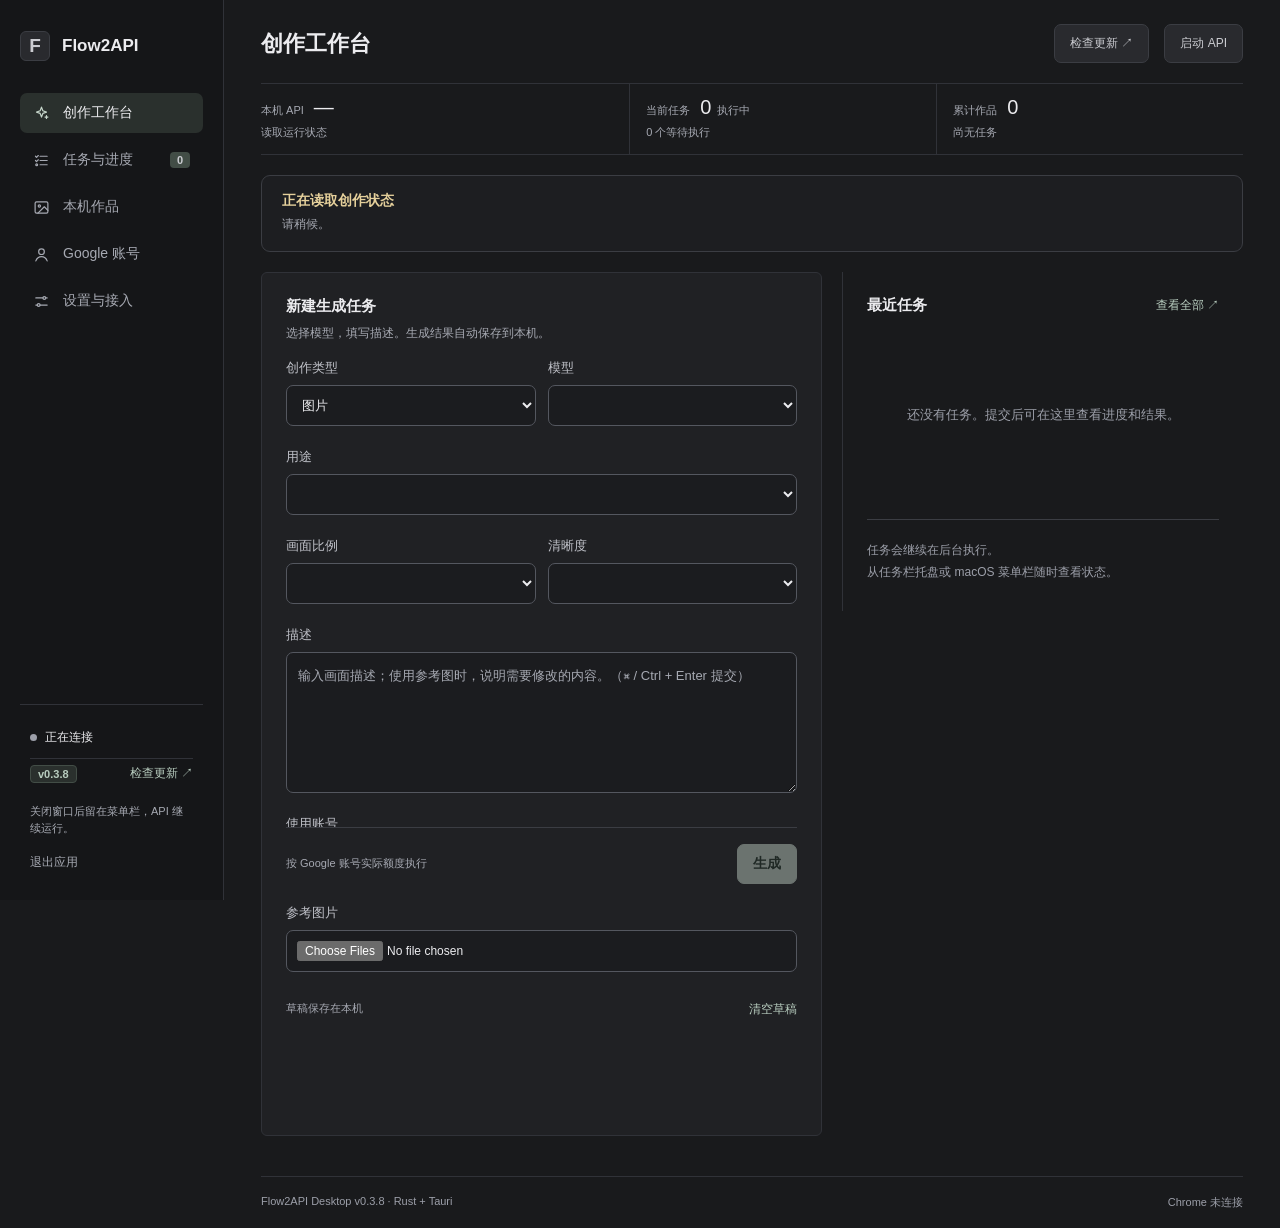
==== commit 126c35eb: "release: v0.3.8 background auto-updates and performance optimization" ====
--- a/desktop/ui/index.html
+++ b/desktop/ui/index.html
@@ -1,6 +1,6 @@
 <!doctype html>
 <html lang="zh-CN"><head><meta charset="UTF-8"><meta name="viewport" content="width=device-width,initial-scale=1"><title>Flow2API</title><link rel="stylesheet" href="app.css"></head>
-<body><a class="skip-link" href="#page-title">跳到工作区</a><div id="app"><aside><div class="brand"><span class="brand-mark">F</span><span>Flow2API</span></div><nav aria-label="主导航"><button data-page="studio" class="active"><svg class="nav-icon" viewBox="0 0 24 24" aria-hidden="true" focusable="false"><path d="m12 3 1.9 5.1L19 10l-5.1 1.9L12 17l-1.9-5.1L5 10l5.1-1.9z"/><path d="M19 15v4M17 17h4"/></svg><span>创作工作台</span></button><button data-page="tasks"><svg class="nav-icon" viewBox="0 0 24 24" aria-hidden="true" focusable="false"><path d="M10 6h10M10 12h10M10 18h10"/><path d="m3.5 6 1.5 1.5L7.5 5M3.5 12l1.5 1.5L7.5 11"/><circle cx="5.2" cy="18" r="1.3"/></svg><span>任务与进度</span><b id="nav-count">0</b></button><button data-page="library"><svg class="nav-icon" viewBox="0 0 24 24" aria-hidden="true" focusable="false"><rect x="3" y="4" width="18" height="16" rx="2"/><circle cx="9" cy="10" r="1.6"/><path d="m21 16-5-5-9 9"/></svg><span>本机作品</span></button><button data-page="accounts"><svg class="nav-icon" viewBox="0 0 24 24" aria-hidden="true" focusable="false"><circle cx="12" cy="8" r="4"/><path d="M4 21c1.5-4 4.5-6 8-6s6.5 2 8 6"/></svg><span>Google 账号</span></button><button data-page="settings"><svg class="nav-icon" viewBox="0 0 24 24" aria-hidden="true" focusable="false"><path d="M4 7h10M18 7h2M4 17h2M10 17h10"/><circle cx="16" cy="7" r="2"/><circle cx="8" cy="17" r="2"/></svg><span>设置与接入</span></button></nav><div class="aside-bottom"><div id="service-pill"><i></i><span>正在连接</span></div><div class="aside-update"><span class="version-badge" id="aside-version">v0.3.7</span><button id="sidebar-check-update" class="text-button" type="button">检查更新 ↗</button></div><small>关闭窗口后留在菜单栏，API 继续运行。</small><button class="quiet" id="quit">退出应用</button></div></aside>
+<body><a class="skip-link" href="#page-title">跳到工作区</a><div id="app"><aside><div class="brand"><span class="brand-mark">F</span><span>Flow2API</span></div><nav aria-label="主导航"><button data-page="studio" class="active"><svg class="nav-icon" viewBox="0 0 24 24" aria-hidden="true" focusable="false"><path d="m12 3 1.9 5.1L19 10l-5.1 1.9L12 17l-1.9-5.1L5 10l5.1-1.9z"/><path d="M19 15v4M17 17h4"/></svg><span>创作工作台</span></button><button data-page="tasks"><svg class="nav-icon" viewBox="0 0 24 24" aria-hidden="true" focusable="false"><path d="M10 6h10M10 12h10M10 18h10"/><path d="m3.5 6 1.5 1.5L7.5 5M3.5 12l1.5 1.5L7.5 11"/><circle cx="5.2" cy="18" r="1.3"/></svg><span>任务与进度</span><b id="nav-count">0</b></button><button data-page="library"><svg class="nav-icon" viewBox="0 0 24 24" aria-hidden="true" focusable="false"><rect x="3" y="4" width="18" height="16" rx="2"/><circle cx="9" cy="10" r="1.6"/><path d="m21 16-5-5-9 9"/></svg><span>本机作品</span></button><button data-page="accounts"><svg class="nav-icon" viewBox="0 0 24 24" aria-hidden="true" focusable="false"><circle cx="12" cy="8" r="4"/><path d="M4 21c1.5-4 4.5-6 8-6s6.5 2 8 6"/></svg><span>Google 账号</span></button><button data-page="settings"><svg class="nav-icon" viewBox="0 0 24 24" aria-hidden="true" focusable="false"><path d="M4 7h10M18 7h2M4 17h2M10 17h10"/><circle cx="16" cy="7" r="2"/><circle cx="8" cy="17" r="2"/></svg><span>设置与接入</span></button></nav><div class="aside-bottom"><div id="service-pill"><i></i><span>正在连接</span></div><div class="aside-update"><span class="version-badge" id="aside-version">v0.3.8</span><button id="sidebar-check-update" class="text-button" type="button">检查更新 ↗</button></div><small>关闭窗口后留在菜单栏，API 继续运行。</small><button class="quiet" id="quit">退出应用</button></div></aside>
 <main><header><div><h1 id="page-title" tabindex="-1">创作工作台</h1></div><div class="header-actions"><span id="platform"></span><button id="header-check-update" class="secondary" type="button">检查更新 ↗</button><button id="toggle-service" class="secondary">启动 API</button></div></header><div id="notice" role="status" aria-live="polite" hidden></div>
 <section id="summary"><article><span>本机 API</span><strong id="api-state">—</strong><small id="api-address">读取运行状态</small></article><article><span>当前任务</span><strong id="job-count">0 <em>执行中</em></strong><small id="queue-count">0 个等待执行</small></article><article><span>累计作品</span><strong id="success-count">0</strong><small id="error-count">尚无任务</small></article></section>
 <section id="studio" class="page"><div id="readiness" class="readiness" role="status"><div><strong id="readiness-title">正在读取创作状态</strong><p id="readiness-detail">请稍候。</p></div><button id="readiness-action" class="secondary" type="button" hidden>连接账号</button></div><div class="studio-layout"><div class="panel composer"><div class="section-heading"><div><h2>新建生成任务</h2><p>选择模型，填写描述。生成结果自动保存到本机。</p></div></div><div class="form-grid"><label>创作类型<select id="model-type"><option value="image">图片</option><option value="video">视频</option></select></label><label>模型<select id="model-family"></select></label></div><label id="kind-field">用途<select id="model-kind"></select></label><div class="form-grid"><label>画面比例<select id="model-ratio"></select></label><label><span id="spec-label">清晰度</span><select id="model-spec"></select></label></div><select id="model" hidden aria-label="API 模型标识"></select><p class="hint" id="model-info"></p><label>描述<textarea id="prompt" rows="5" placeholder="输入画面描述；使用参考图时，说明需要修改的内容。"></textarea></label><div class="form-grid"><label>使用账号<select id="account"><option value="">自动分配已登录账号</option></select></label><label id="video-field" hidden>源视频 media ID<input id="video-id" placeholder="Flow 视频 ID"></label></div><label>参考图片<input id="images" type="file" accept="image/png,image/jpeg,image/webp" multiple aria-describedby="reference-hint"></label><p id="reference-hint" class="hint"></p><div id="references"></div><div class="draft-row"><small id="draft-status">草稿保存在本机</small><button id="clear-draft" class="text-button" type="button">清空草稿</button></div><p id="compose-error" class="task-error" role="alert" hidden></p><div class="compose-bottom"><small id="model-price">按 Google 账号实际额度执行</small><button id="generate" disabled class="primary" aria-describedby="readiness-detail compose-error">生成</button></div></div><div class="panel monitor"><div class="section-heading"><h2>最近任务</h2><button class="text-button" data-go="tasks">查看全部 ↗</button></div><div id="recent-tasks" class="empty">还没有任务。提交后可在这里查看进度和结果。</div><div class="monitor-note"><i></i><p>任务会继续在后台执行。<br>从任务栏托盘或 macOS 菜单栏随时查看状态。</p></div></div></div></section>
@@ -14,6 +14,6 @@
 <section id="settings-tools" class="settings-section" aria-labelledby="settings-tools-title"><h2 id="settings-tools-title" tabindex="-1">外部工具接入</h2><p>使用 OpenAI 兼容协议，填入本机地址和 API Key。</p><code id="base-url">http://127.0.0.1:8000/v1</code><button id="copy-base" class="secondary">复制地址</button><button id="copy-key" class="secondary">复制 API Key</button><h3>Magpie 生图接入</h3><p>自动写入当前本机地址、Key 和图片模型，保存前备份 Magpie 配置。修改端口或 Key 后再次点击即可更新。</p><button id="connect-magpie" class="primary" type="button">一键接入 Magpie</button><p id="magpie-status" class="hint" role="status" aria-live="polite">正在检查 Magpie 配置…</p><p class="hint">需要先安装并打开 Magpie。Agent 使用 hzr-flow2api-image 技能生图；保持 Flow 标签页已登录并连接。</p></section>
 <section id="settings-sync" class="settings-section" aria-labelledby="settings-sync-title"><h2 id="settings-sync-title" tabindex="-1">WebDAV 同步</h2><p>同步生成超时、同时执行数，以及账号的邮箱、启用状态、优先级、能力分流开关、备注和项目编号。端口、调用密钥、代理、浏览器路径和开机自启留在本机。传输走 HTTPS，应用密码放在系统凭据库。同步文件本身没有端到端加密。</p><label>WebDAV 目录<input id="webdav-url" placeholder="https://dav.jianguoyun.com/dav/" autocomplete="off"></label><label>账号<input id="webdav-user" autocomplete="username"></label><label>应用密码<input id="webdav-secret" type="password" autocomplete="new-password" placeholder="留空则保留已保存的密码"></label><p id="webdav-status" class="hint"></p><button id="webdav-save" class="secondary" type="button">保存连接</button><button id="webdav-import" class="secondary" type="button">从 Clash Verge 导入</button><button id="webdav-test" class="secondary" type="button">测试连接</button><button id="webdav-push" class="secondary" type="button">上传</button><button id="webdav-pull" class="secondary" type="button">下载并合并</button></section>
 <section id="settings-local" class="settings-section" aria-labelledby="settings-local-title"><h2 id="settings-local-title" tabindex="-1">本机与数据</h2><label class="migration-checkbox"><input id="autostart" type="checkbox">登录后自动启动</label><p class="hint">开关读取系统里的真实开机项，只保存在这台电脑。手动打开会显示窗口；开机自启只留在菜单栏，不打开窗口。</p><h3>后台运行</h3><p>关闭窗口只隐藏主窗口。应用留在 macOS 菜单栏（文字 Flow）或 Windows 通知区域，API 和生成任务继续。点菜单「打开 Flow2API」回到窗口。要停止请选退出；有未完成任务时不能退出。</p><h3>数据位置</h3><p id="data-path" class="hint"></p><button class="secondary" id="settings-open-data">打开数据目录 ↗</button><p class="hint">Chrome 登录资料保存在本机。不要分享包含账号资料的数据目录。</p></section>
-<section id="settings-updates" class="settings-section" aria-labelledby="settings-updates-title"><div class="section-heading"><div><h2 id="settings-updates-title" tabindex="-1">软件版本与更新</h2><p>当前运行版本：<b id="settings-current-version">v0.3.7</b></p></div><span class="tag" id="update-badge">检查更新</span></div><p id="update-status" class="hint">从公开的 GitHub Release 检查更新，无需登录。</p><div class="actions"><button id="check-update" class="secondary" type="button">立即检查更新 ↗</button><button id="install-update" class="primary" type="button" hidden>安装更新并重启</button></div><div class="settings-update-preference"><label class="migration-checkbox"><input name="auto_update" form="settings-form" type="checkbox">自动检查并安装更新</label><p class="hint">启动 30 秒后及每 6 小时检查。任务完成后才安装并重启；下载或检查失败会重试。更新来自公开的 GitHub Release，不需要登录，安装前验证签名。</p><button class="secondary" type="submit" form="settings-form">保存更新设置</button></div></section>
+<section id="settings-updates" class="settings-section" aria-labelledby="settings-updates-title"><div class="section-heading"><div><h2 id="settings-updates-title" tabindex="-1">软件版本与更新</h2><p>当前运行版本：<b id="settings-current-version">v0.3.8</b></p></div><span class="tag" id="update-badge">检查更新</span></div><p id="update-status" class="hint">从公开的 GitHub Release 检查更新，无需登录。</p><div class="actions"><button id="check-update" class="secondary" type="button">立即检查更新 ↗</button><button id="install-update" class="primary" type="button" hidden>安装更新并重启</button></div><div class="settings-update-preference"><label class="migration-checkbox"><input id="auto-update" type="checkbox">自动后台检查、下载并安装更新</label><p class="hint">启动 15 秒后及每 2 小时在后台检查，发现新版本后自动下载并验证签名；任务空闲时自动安装并重启（窗口隐藏时静默更新，不打扰当前操作）。开关即时生效，也可在菜单栏／托盘随时切换。</p></div></section>
 </div></section>
-<footer><span>Flow2API Desktop v0.3.7 · Rust + Tauri</span><span id="browser-status">Chrome 未连接</span></footer></main></div><script src="studio-core.js"></script><script src="app.js"></script></body></html>
+<footer><span id="footer-version">Flow2API Desktop v0.3.8 · Rust + Tauri</span><span id="browser-status">Chrome 未连接</span></footer></main></div><script src="studio-core.js"></script><script src="app.js"></script></body></html>
--- a/desktop/ui/app.css
+++ b/desktop/ui/app.css
@@ -1,6 +1,6 @@
 *{box-sizing:border-box} :root{--bg:#191a1c;--chrome:#151618;--sunken:#17181a;--field:#1b1c1f;--surface:#202124;--surface-muted:#1d1e21;--raised:#292a2e;--raised-hover:#34363b;--line:#3b3d43;--line-soft:#303238;--line-strong:#50545a;--text:#ececef;--text-2:#cbccd1;--label:#bfc1c8;--muted:#a6a9b2;--faint:#9c9fa9;--accent:#c6d6cb;--accent-hover:#d8e5dc;--on-accent:#203428;--accent-text:#b8cdbf;--focus:#adc9b8;--active-bg:#2a302d;--active-line:#424d46;--code:#b6e8d1;--ok-bg:#28443a;--ok-text:#a8dfc4;--warn-bg:#45412d;--warn-text:#e5d09b;--danger-bg:#493431;--danger-text:#efb0a5;--danger-dot:#ed8f86;--notice-bg:#35463e;--notice-line:#6e9a84;--notice-text:#d5eddf;--error-bg:#44322e;--error-line:#a77165;--error-text:#f2c6b7;--shadow-pop:0 8px 22px #0006;--shadow-dialog:0 20px 60px #0008;--radius:7px;--radius-lg:9px;color-scheme:dark;font-family:Inter,"SF Pro Display","Segoe UI","PingFang SC",sans-serif;color:var(--text);background:var(--bg);font-size:14px}body{margin:0}button,input,select,textarea{font:inherit}button{cursor:pointer;border:1px solid var(--line);border-radius:var(--radius);color:inherit;padding:10px 15px;background:var(--raised);transition:background .15s}button:hover{background:var(--raised-hover);color:var(--text)}button:disabled{opacity:.45;cursor:wait}button:focus-visible,input:focus-visible,select:focus-visible,textarea:focus-visible{outline:2px solid var(--focus);outline-offset:3px}input,select,textarea{width:100%;border:1px solid var(--line);border-radius:var(--radius);background:var(--field);color:var(--text);padding:11px;outline:none}textarea{resize:vertical;line-height:1.8}input:focus,select:focus,textarea:focus{border-color:var(--focus)}input[type=file]{padding:10px;font-size:12px}label{display:block;color:var(--label);font-size:12px;font-weight:600;margin:19px 0 8px}label>input,label>select,label>textarea{display:block;margin-top:8px;font-weight:400}h1,h2,h3,p{margin:0}h1{font-size:27px;font-weight:600;letter-spacing:-.6px;margin-top:9px}h2{font-size:17px;letter-spacing:-.25px;font-weight:600}h3{font-size:14px;margin:25px 0 10px}p{color:var(--muted);font-size:12px;line-height:1.8;margin-top:7px}small{font-size:11px;color:var(--muted);line-height:1.6}#app{display:flex;min-height:100vh}aside{width:224px;flex-shrink:0;padding:31px 20px 20px;background:var(--chrome);border-right:1px solid var(--line-soft);display:flex;flex-direction:column;position:fixed;inset:0 auto 0 0}.brand{display:flex;align-items:center;gap:12px;font-size:19px;font-weight:600;letter-spacing:-.5px;margin-bottom:48px}.brand small{display:block;font-size:11px;letter-spacing:.4px;margin-top:5px;color:var(--faint)}.brand-mark{background:var(--accent);color:var(--on-accent);display:grid;place-items:center;width:36px;height:38px;font-family:Georgia,serif;font-size:28px;border-radius:9px 9px 3px 9px}.nav-label{font-size:11px;letter-spacing:.6px;color:var(--faint);padding:0 12px 15px}nav{display:flex;flex-direction:column;gap:7px}nav button{border-color:transparent;background:transparent;display:flex;align-items:center;text-align:left;gap:13px;color:var(--muted);padding:12px}nav button.active{color:var(--accent);background:var(--active-bg);border-color:var(--active-line)}nav span{flex:1}nav b{font-size:11px;min-width:20px;text-align:center;padding:2px 5px;border-radius:4px;background:var(--active-line);color:var(--text-2)}.aside-bottom{margin-top:auto;padding:24px 10px 0;border-top:1px solid var(--line-soft)}.aside-bottom small{display:block;margin:14px 0 7px}.quiet:hover{background:transparent;color:var(--text)}.quiet{background:transparent;border:0;padding:9px 0;color:var(--muted);font-size:12px}#service-pill{display:flex;gap:8px;align-items:center;font-size:12px}i{display:inline-block;width:7px;height:7px;border-radius:50%;background:var(--faint)}#service-pill.running i{background:var(--focus);box-shadow:0 0 0 3px #85dfbf26}#service-pill.failed i{background:var(--danger-dot)}main{margin-left:224px;padding:35px 37px 0;width:calc(100% - 224px);max-width:1600px}header{display:flex;align-items:center;justify-content:space-between;margin-bottom:29px}.header-actions{display:flex;align-items:center;gap:15px}.header-actions span{color:var(--faint);font-size:11px}.secondary{background:var(--raised);color:var(--text-2);border-color:var(--line);font-size:12px}.primary{background:var(--accent);color:var(--on-accent);border-color:var(--accent);font-weight:650}.primary:hover{background:var(--accent-hover);color:var(--on-accent)}.text-button{background:none;border:0;color:var(--accent-text);font-size:11px;padding:0}.tag{border:1px solid var(--line-strong);color:var(--accent-text);border-radius:4px;padding:3px 8px;font-size:11px;letter-spacing:.3px;white-space:nowrap}.section-heading{display:flex;align-items:center;justify-content:space-between;gap:15px}#summary{display:grid;grid-template-columns:1.2fr 1fr 1fr;gap:15px;margin-bottom:26px}#summary article{border:1px solid var(--line);padding:20px 22px;border-radius:var(--radius-lg);background:var(--surface-muted)}#summary article>span{font-size:11px;color:var(--muted)}#summary strong{display:block;font-size:25px;font-weight:500;margin:10px 0 5px}#summary em{font-size:11px;font-style:normal;color:var(--muted)}.panel{background:var(--surface);border:1px solid var(--line);border-radius:var(--radius-lg);padding:24px;margin-bottom:20px}.studio-layout{display:grid;grid-template-columns:minmax(340px,1.6fr) minmax(260px,1fr);gap:20px}.monitor{align-self:start;min-height:410px;position:relative}.monitor .section-heading{margin-bottom:20px}.monitor-note{display:flex;gap:9px;border-top:1px solid var(--line);padding-top:16px;margin-top:24px}.monitor-note i{margin-top:11px;background:var(--accent-text)}.monitor-note p{margin:4px 0;color:var(--faint);font-size:11px}.hint{font-size:11px;line-height:1.7;color:var(--muted);overflow-wrap:anywhere}.form-grid{display:grid;grid-template-columns:1fr 1fr;gap:12px}.compose-bottom{border-top:1px solid var(--line);margin-top:22px;padding-top:20px;display:flex;justify-content:space-between;align-items:center;gap:12px}.compose-bottom small{max-width:60%}.empty{display:flex;align-items:center;justify-content:center;min-height:160px;color:var(--faint);font-size:12px;text-align:center;line-height:1.9}.task-card{border:1px solid var(--line);border-radius:var(--radius);padding:14px;margin:10px 0;background:var(--surface-muted)}.task-card>header{margin:0 0 10px;gap:10px;font-size:11px}.task-card .prompt{color:var(--text-2);font-size:12px;display:-webkit-box;-webkit-line-clamp:2;-webkit-box-orient:vertical;overflow:hidden;margin-bottom:11px;overflow-wrap:anywhere}.task-card .task-stage{color:var(--accent-text);font-size:11px}.task-card .task-error{color:var(--danger-text);font-size:11px;line-height:1.7;margin:9px 0;overflow-wrap:anywhere}.state{border-radius:4px;background:var(--ok-bg);color:var(--ok-text);padding:3px 6px;font-size:11px;white-space:nowrap}.state.failed,.state.interrupted{background:var(--danger-bg);color:var(--danger-text)}.state.running,.state.queued{background:var(--warn-bg);color:var(--warn-text)}.task-actions{margin-top:12px;display:flex;gap:8px;flex-wrap:wrap}.task-actions button{font-size:11px;padding:6px 10px}.account-card{border-top:1px solid var(--line);padding:20px 0;display:flex;justify-content:space-between;gap:16px;align-items:center}.account-card strong{font-size:13px}.account-card .actions{display:flex;gap:8px;flex-wrap:wrap}.account-card button{font-size:11px;padding:8px}.inline-form{display:flex;gap:10px;margin:26px 0}.inline-form input{flex:1}.settings-layout{display:grid;grid-template-columns:1.15fr 1fr;gap:20px}.settings-layout form .primary{margin-top:20px}code{display:block;overflow-wrap:anywhere;white-space:pre-wrap;padding:14px;background:var(--sunken);border:1px solid var(--line);border-radius:5px;margin:17px 0 12px;font-size:12px;color:var(--code)}.settings-layout .secondary{margin:5px 4px 5px 0}#notice{position:sticky;top:12px;z-index:5;margin-bottom:18px;background:var(--notice-bg);border:1px solid var(--notice-line);border-radius:var(--radius);padding:13px 17px;color:var(--notice-text);font-size:12px;line-height:1.8;overflow-wrap:anywhere}#notice.error{background:var(--error-bg);border-color:var(--error-line);color:var(--error-text)}#media-grid{display:grid;grid-template-columns:repeat(auto-fill,minmax(220px,1fr));gap:17px;margin-top:20px}.media-card{background:var(--surface);border:1px solid var(--line);border-radius:8px;overflow:hidden}.media-card img,.media-card video{width:100%;height:190px;object-fit:contain;background:var(--bg);display:block}.media-card>div{padding:15px}.media-card small{display:block;margin-bottom:12px}.media-card button{padding:7px;font-size:11px;margin-right:8px}.media-card code{font-size:11px;padding:6px;margin:8px 0}#references{display:flex;gap:7px;margin-top:9px;flex-wrap:wrap}#references img{height:54px;width:54px;object-fit:cover;border:1px solid var(--line-strong);border-radius:5px}footer{border-top:1px solid var(--line-soft);color:var(--faint);display:flex;justify-content:space-between;gap:16px;font-size:11px;padding:18px 0;margin-top:20px}[hidden]{display:none!important}@media(max-width:1050px){aside{width:198px;padding:26px 16px}main{margin-left:198px;width:calc(100% - 198px);padding:28px 25px 0}.studio-layout{grid-template-columns:1fr}.settings-layout{grid-template-columns:1fr}.monitor{min-height:220px}#summary article{padding:17px}.account-card{align-items:start;flex-direction:column}}
 
-.migration-report{border-top:1px solid var(--line);padding:16px 0;overflow-wrap:anywhere}.migration-report p{margin:8px 0}.migration-report .hint{font-size:12px}#legacy-settings,#autostart{width:auto;margin-right:8px}#legacy-preview .hint{font-size:12px}#legacy-path{overflow-wrap:anywhere}
+.migration-report{border-top:1px solid var(--line);padding:16px 0;overflow-wrap:anywhere}.migration-report p{margin:8px 0}.migration-report .hint{font-size:12px}#legacy-settings,#autostart,#auto-update{width:auto;margin-right:8px}#legacy-preview .hint{font-size:12px}#legacy-path{overflow-wrap:anywhere}
 
 .settings-layout{align-items:start}.migration-checkbox{display:flex;flex-direction:row;align-items:center;gap:8px}
 
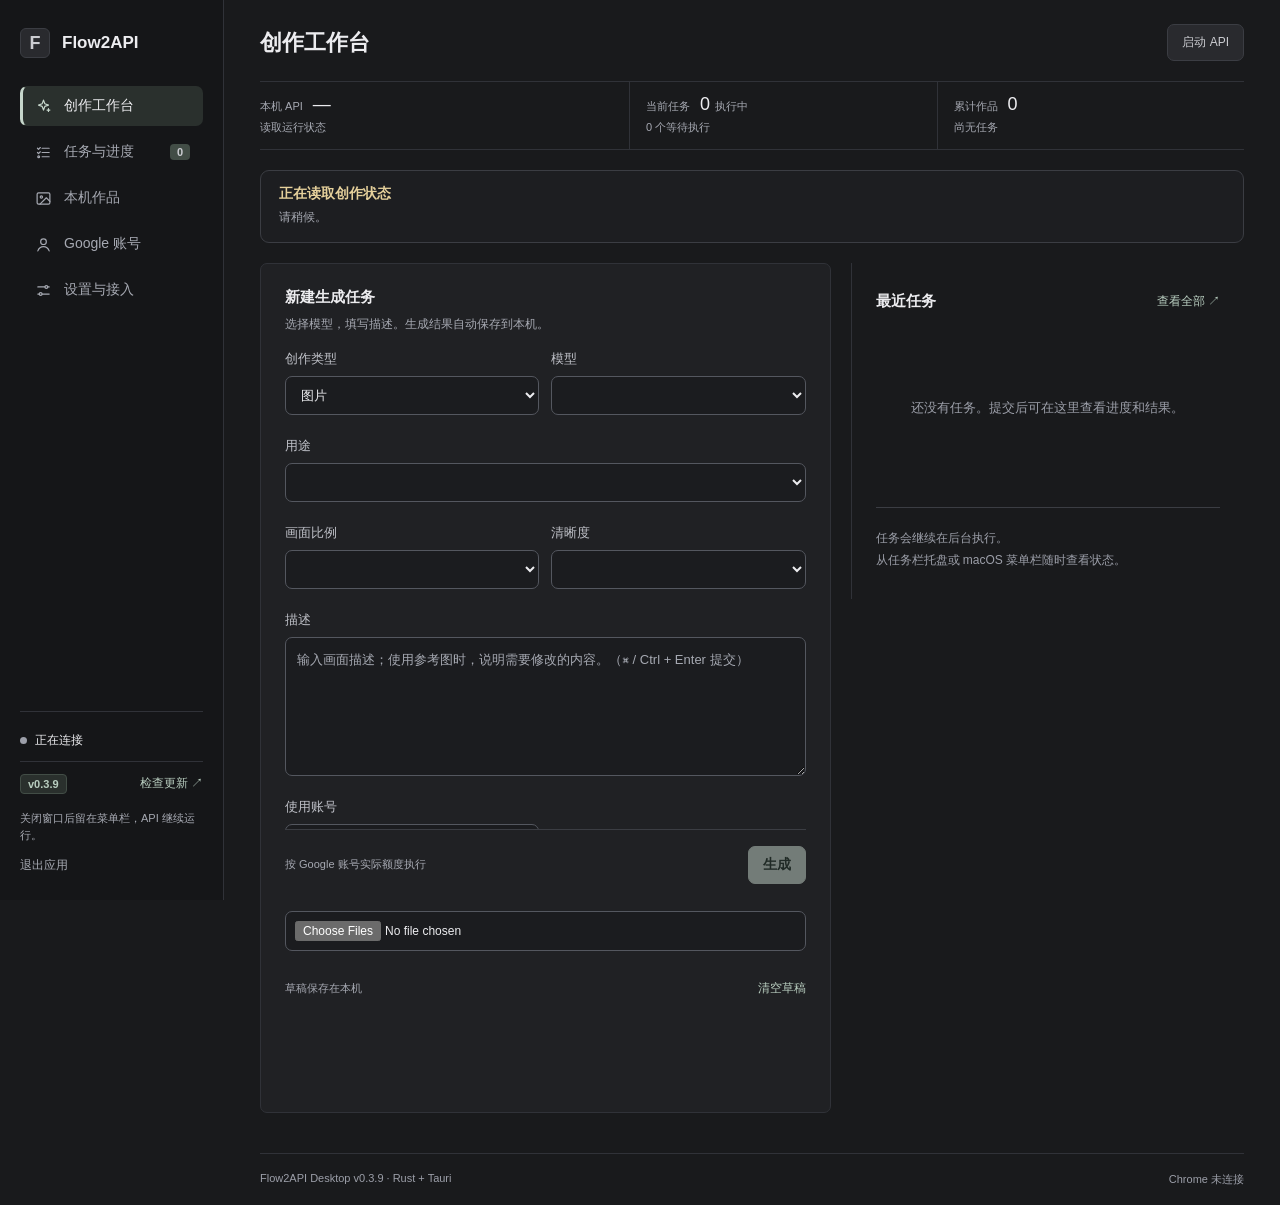
==== commit 666524ca: "release: v0.3.9 layout simplification and WCAG 2.2 accessibility fixes" ====
--- a/desktop/ui/index.html
+++ b/desktop/ui/index.html
@@ -1,19 +1,232 @@
 <!doctype html>
-<html lang="zh-CN"><head><meta charset="UTF-8"><meta name="viewport" content="width=device-width,initial-scale=1"><title>Flow2API</title><link rel="stylesheet" href="app.css"></head>
-<body><a class="skip-link" href="#page-title">跳到工作区</a><div id="app"><aside><div class="brand"><span class="brand-mark">F</span><span>Flow2API</span></div><nav aria-label="主导航"><button data-page="studio" class="active"><svg class="nav-icon" viewBox="0 0 24 24" aria-hidden="true" focusable="false"><path d="m12 3 1.9 5.1L19 10l-5.1 1.9L12 17l-1.9-5.1L5 10l5.1-1.9z"/><path d="M19 15v4M17 17h4"/></svg><span>创作工作台</span></button><button data-page="tasks"><svg class="nav-icon" viewBox="0 0 24 24" aria-hidden="true" focusable="false"><path d="M10 6h10M10 12h10M10 18h10"/><path d="m3.5 6 1.5 1.5L7.5 5M3.5 12l1.5 1.5L7.5 11"/><circle cx="5.2" cy="18" r="1.3"/></svg><span>任务与进度</span><b id="nav-count">0</b></button><button data-page="library"><svg class="nav-icon" viewBox="0 0 24 24" aria-hidden="true" focusable="false"><rect x="3" y="4" width="18" height="16" rx="2"/><circle cx="9" cy="10" r="1.6"/><path d="m21 16-5-5-9 9"/></svg><span>本机作品</span></button><button data-page="accounts"><svg class="nav-icon" viewBox="0 0 24 24" aria-hidden="true" focusable="false"><circle cx="12" cy="8" r="4"/><path d="M4 21c1.5-4 4.5-6 8-6s6.5 2 8 6"/></svg><span>Google 账号</span></button><button data-page="settings"><svg class="nav-icon" viewBox="0 0 24 24" aria-hidden="true" focusable="false"><path d="M4 7h10M18 7h2M4 17h2M10 17h10"/><circle cx="16" cy="7" r="2"/><circle cx="8" cy="17" r="2"/></svg><span>设置与接入</span></button></nav><div class="aside-bottom"><div id="service-pill"><i></i><span>正在连接</span></div><div class="aside-update"><span class="version-badge" id="aside-version">v0.3.8</span><button id="sidebar-check-update" class="text-button" type="button">检查更新 ↗</button></div><small>关闭窗口后留在菜单栏，API 继续运行。</small><button class="quiet" id="quit">退出应用</button></div></aside>
-<main><header><div><h1 id="page-title" tabindex="-1">创作工作台</h1></div><div class="header-actions"><span id="platform"></span><button id="header-check-update" class="secondary" type="button">检查更新 ↗</button><button id="toggle-service" class="secondary">启动 API</button></div></header><div id="notice" role="status" aria-live="polite" hidden></div>
-<section id="summary"><article><span>本机 API</span><strong id="api-state">—</strong><small id="api-address">读取运行状态</small></article><article><span>当前任务</span><strong id="job-count">0 <em>执行中</em></strong><small id="queue-count">0 个等待执行</small></article><article><span>累计作品</span><strong id="success-count">0</strong><small id="error-count">尚无任务</small></article></section>
-<section id="studio" class="page"><div id="readiness" class="readiness" role="status"><div><strong id="readiness-title">正在读取创作状态</strong><p id="readiness-detail">请稍候。</p></div><button id="readiness-action" class="secondary" type="button" hidden>连接账号</button></div><div class="studio-layout"><div class="panel composer"><div class="section-heading"><div><h2>新建生成任务</h2><p>选择模型，填写描述。生成结果自动保存到本机。</p></div></div><div class="form-grid"><label>创作类型<select id="model-type"><option value="image">图片</option><option value="video">视频</option></select></label><label>模型<select id="model-family"></select></label></div><label id="kind-field">用途<select id="model-kind"></select></label><div class="form-grid"><label>画面比例<select id="model-ratio"></select></label><label><span id="spec-label">清晰度</span><select id="model-spec"></select></label></div><select id="model" hidden aria-label="API 模型标识"></select><p class="hint" id="model-info"></p><label>描述<textarea id="prompt" rows="5" placeholder="输入画面描述；使用参考图时，说明需要修改的内容。"></textarea></label><div class="form-grid"><label>使用账号<select id="account"><option value="">自动分配已登录账号</option></select></label><label id="video-field" hidden>源视频 media ID<input id="video-id" placeholder="Flow 视频 ID"></label></div><label>参考图片<input id="images" type="file" accept="image/png,image/jpeg,image/webp" multiple aria-describedby="reference-hint"></label><p id="reference-hint" class="hint"></p><div id="references"></div><div class="draft-row"><small id="draft-status">草稿保存在本机</small><button id="clear-draft" class="text-button" type="button">清空草稿</button></div><p id="compose-error" class="task-error" role="alert" hidden></p><div class="compose-bottom"><small id="model-price">按 Google 账号实际额度执行</small><button id="generate" disabled class="primary" aria-describedby="readiness-detail compose-error">生成</button></div></div><div class="panel monitor"><div class="section-heading"><h2>最近任务</h2><button class="text-button" data-go="tasks">查看全部 ↗</button></div><div id="recent-tasks" class="empty">还没有任务。提交后可在这里查看进度和结果。</div><div class="monitor-note"><i></i><p>任务会继续在后台执行。<br>从任务栏托盘或 macOS 菜单栏随时查看状态。</p></div></div></div></section>
-<section id="tasks" class="page" hidden><div class="panel"><div class="section-heading"><div><h2>生成任务</h2><p>查看任务进度、下载结果或重试失败任务。</p></div><button class="secondary refresh">刷新</button></div><div id="task-list"></div></div></section>
-<section id="library" class="page" hidden><div class="section-heading"><div><h2>保存在这台电脑上的作品</h2><p>生成成功后自动归档，升级应用时保留。</p></div><button class="secondary" id="open-data">打开文件目录 ↗</button></div><div id="media-grid"></div></section>
-<section id="accounts" class="page" hidden><div class="panel"><div class="section-heading"><div><h2>连接与管理 Google 账号</h2><p>本机免连接码直连；支持优先级调度、临时禁用冷却、图片／视频能力分流与备注管理。</p></div><span class="tag">默认浏览器直连</span></div><ol class="connect-steps"><li>首次使用：安装 Tampermonkey 扩展和连接脚本（或更新至最新脚本）</li><li>打开 Flow 并登录 Google 账号；页面右下角会自动连接，也可直接点击「一键连接当前 Flow 账号」</li><li>连接校验通过后自动同步积分余额，返回工作台即可创作</li></ol><div class="actions"><button id="open-flow" class="primary" type="button">打开 Flow 页面 ↗</button><button id="open-userscript" class="secondary" type="button">安装 / 更新连接脚本 ↗</button><button id="sync-all-accounts" class="secondary" type="button">全部同步余额</button><button id="pair-browser" class="secondary" type="button">生成备用连接码</button><button id="back-to-studio" class="secondary" type="button">返回创作</button></div><p>使用系统默认浏览器（支持 Ego Lite、Chrome 等）。本机 localhost（127.0.0.1）免填连接码直连；即使使用旧版脚本，不填连接码直接点连接按钮也可立即配对。</p><p id="pairing-code" class="hint" role="status"></p><p class="hint">Google Cookie 始终保留在浏览器。多账号自动分配时，优先选择高优先级且空闲的账号；你可以将 AI Ultra 账号设为「首选主力」，或将普通账号关闭视频生成仅用于生图。</p><details class="advanced-login"><summary>高级选项：专用 Chrome 独立登录</summary><div class="actions"><button id="quick-login" class="secondary" type="button">打开专用 Chrome 登录 ↗</button><button id="download-chrome" class="secondary" type="button">下载 Chrome ↗</button></div><p class="hint">此方式单独使用 Chrome 资料，不复用默认浏览器的登录。</p><form id="add-account" class="inline-form"><input type="email" id="email" required aria-label="Google 账号邮箱" autocomplete="email" placeholder="你的 Google 账号邮箱"><button class="secondary" type="submit" data-open-login="true">添加并打开登录 ↗</button><button class="secondary" type="submit" data-open-login="false">仅添加</button></form><div class="preferred-accounts"><span class="hint">常用账号，点选填入：</span><div id="preferred-emails" class="actions"></div></div></details><div id="account-list"></div></div></section>
-<section id="settings" class="page" hidden>
-<nav class="settings-nav" aria-label="设置分区"><a href="#settings-runtime" aria-current="location">运行设置</a><a href="#settings-tools">工具接入</a><a href="#settings-sync">WebDAV 同步</a><a href="#settings-local">本机与数据</a><a href="#settings-updates">版本更新</a></nav>
-<div class="settings-content">
-<div id="settings-runtime"><form id="settings-form" class="settings-section" aria-labelledby="settings-runtime-title"><div class="section-heading"><div><h2 id="settings-runtime-title" tabindex="-1">运行设置</h2><p>无执行中任务时，保存设置会自动重启 API 并立即生效。</p></div></div><label>API 端口<input name="port" type="number" min="1" max="65535" required></label><label>API Key（至少 16 字符）<input name="api_key" type="password" autocomplete="off" minlength="16" required></label><label>Chrome 程序路径（留空自动查找）<input name="browser_executable" placeholder="使用本机 Chrome"></label><button id="choose-browser" class="secondary" type="button">选择浏览器程序 ↗</button><p class="hint">仅用于高级选项中的专用 Chrome 登录。默认浏览器连接无需设置此路径，网络跟随当前浏览器。</p><label>HTTP / SOCKS5 代理<input name="proxy_url" placeholder="http://127.0.0.1:7890"></label><div class="form-grid"><label>同时执行任务<input name="max_concurrent" type="number" min="1" max="8" required></label><label>图片超时（秒）<input name="image_timeout_seconds" type="number" min="30" required></label><label>视频超时（秒）<input name="video_timeout_seconds" type="number" min="30" required></label></div><button class="primary">保存并生效</button></form></div>
-<section id="settings-tools" class="settings-section" aria-labelledby="settings-tools-title"><h2 id="settings-tools-title" tabindex="-1">外部工具接入</h2><p>使用 OpenAI 兼容协议，填入本机地址和 API Key。</p><code id="base-url">http://127.0.0.1:8000/v1</code><button id="copy-base" class="secondary">复制地址</button><button id="copy-key" class="secondary">复制 API Key</button><h3>Magpie 生图接入</h3><p>自动写入当前本机地址、Key 和图片模型，保存前备份 Magpie 配置。修改端口或 Key 后再次点击即可更新。</p><button id="connect-magpie" class="primary" type="button">一键接入 Magpie</button><p id="magpie-status" class="hint" role="status" aria-live="polite">正在检查 Magpie 配置…</p><p class="hint">需要先安装并打开 Magpie。Agent 使用 hzr-flow2api-image 技能生图；保持 Flow 标签页已登录并连接。</p></section>
-<section id="settings-sync" class="settings-section" aria-labelledby="settings-sync-title"><h2 id="settings-sync-title" tabindex="-1">WebDAV 同步</h2><p>同步生成超时、同时执行数，以及账号的邮箱、启用状态、优先级、能力分流开关、备注和项目编号。端口、调用密钥、代理、浏览器路径和开机自启留在本机。传输走 HTTPS，应用密码放在系统凭据库。同步文件本身没有端到端加密。</p><label>WebDAV 目录<input id="webdav-url" placeholder="https://dav.jianguoyun.com/dav/" autocomplete="off"></label><label>账号<input id="webdav-user" autocomplete="username"></label><label>应用密码<input id="webdav-secret" type="password" autocomplete="new-password" placeholder="留空则保留已保存的密码"></label><p id="webdav-status" class="hint"></p><button id="webdav-save" class="secondary" type="button">保存连接</button><button id="webdav-import" class="secondary" type="button">从 Clash Verge 导入</button><button id="webdav-test" class="secondary" type="button">测试连接</button><button id="webdav-push" class="secondary" type="button">上传</button><button id="webdav-pull" class="secondary" type="button">下载并合并</button></section>
-<section id="settings-local" class="settings-section" aria-labelledby="settings-local-title"><h2 id="settings-local-title" tabindex="-1">本机与数据</h2><label class="migration-checkbox"><input id="autostart" type="checkbox">登录后自动启动</label><p class="hint">开关读取系统里的真实开机项，只保存在这台电脑。手动打开会显示窗口；开机自启只留在菜单栏，不打开窗口。</p><h3>后台运行</h3><p>关闭窗口只隐藏主窗口。应用留在 macOS 菜单栏（文字 Flow）或 Windows 通知区域，API 和生成任务继续。点菜单「打开 Flow2API」回到窗口。要停止请选退出；有未完成任务时不能退出。</p><h3>数据位置</h3><p id="data-path" class="hint"></p><button class="secondary" id="settings-open-data">打开数据目录 ↗</button><p class="hint">Chrome 登录资料保存在本机。不要分享包含账号资料的数据目录。</p></section>
-<section id="settings-updates" class="settings-section" aria-labelledby="settings-updates-title"><div class="section-heading"><div><h2 id="settings-updates-title" tabindex="-1">软件版本与更新</h2><p>当前运行版本：<b id="settings-current-version">v0.3.8</b></p></div><span class="tag" id="update-badge">检查更新</span></div><p id="update-status" class="hint">从公开的 GitHub Release 检查更新，无需登录。</p><div class="actions"><button id="check-update" class="secondary" type="button">立即检查更新 ↗</button><button id="install-update" class="primary" type="button" hidden>安装更新并重启</button></div><div class="settings-update-preference"><label class="migration-checkbox"><input id="auto-update" type="checkbox">自动后台检查、下载并安装更新</label><p class="hint">启动 15 秒后及每 2 小时在后台检查，发现新版本后自动下载并验证签名；任务空闲时自动安装并重启（窗口隐藏时静默更新，不打扰当前操作）。开关即时生效，也可在菜单栏／托盘随时切换。</p></div></section>
-</div></section>
-<footer><span id="footer-version">Flow2API Desktop v0.3.8 · Rust + Tauri</span><span id="browser-status">Chrome 未连接</span></footer></main></div><script src="studio-core.js"></script><script src="app.js"></script></body></html>
+<html lang="zh-CN">
+<head>
+  <meta charset="UTF-8">
+  <meta name="viewport" content="width=device-width,initial-scale=1">
+  <title>Flow2API</title>
+  <link rel="stylesheet" href="app.css">
+</head>
+<body>
+  <a class="skip-link" href="#page-title">跳到工作区</a>
+  <div id="sr-status" class="sr-only" role="status" aria-live="polite" aria-atomic="true"></div>
+  <div id="sr-alert" class="sr-only" role="alert" aria-live="assertive" aria-atomic="true"></div>
+  <div id="app">
+    <aside aria-label="主侧边栏">
+      <div class="brand">
+        <span class="brand-mark" aria-hidden="true">F</span>
+        <span>Flow2API</span>
+      </div>
+      <nav aria-label="主导航">
+        <button type="button" data-page="studio" class="active"><svg class="nav-icon" viewBox="0 0 24 24" aria-hidden="true" focusable="false"><path d="m12 3 1.9 5.1L19 10l-5.1 1.9L12 17l-1.9-5.1L5 10l5.1-1.9z"/><path d="M19 15v4M17 17h4"/></svg><span>创作工作台</span></button>
+        <button type="button" data-page="tasks"><svg class="nav-icon" viewBox="0 0 24 24" aria-hidden="true" focusable="false"><path d="M10 6h10M10 12h10M10 18h10"/><path d="m3.5 6 1.5 1.5L7.5 5M3.5 12l1.5 1.5L7.5 11"/><circle cx="5.2" cy="18" r="1.3"/></svg><span>任务与进度</span><b id="nav-count" aria-label="进行中任务 0 个">0</b></button>
+        <button type="button" data-page="library"><svg class="nav-icon" viewBox="0 0 24 24" aria-hidden="true" focusable="false"><rect x="3" y="4" width="18" height="16" rx="2"/><circle cx="9" cy="10" r="1.6"/><path d="m21 16-5-5-9 9"/></svg><span>本机作品</span></button>
+        <button type="button" data-page="accounts"><svg class="nav-icon" viewBox="0 0 24 24" aria-hidden="true" focusable="false"><circle cx="12" cy="8" r="4"/><path d="M4 21c1.5-4 4.5-6 8-6s6.5 2 8 6"/></svg><span>Google 账号</span></button>
+        <button type="button" data-page="settings"><svg class="nav-icon" viewBox="0 0 24 24" aria-hidden="true" focusable="false"><path d="M4 7h10M18 7h2M4 17h2M10 17h10"/><circle cx="16" cy="7" r="2"/><circle cx="8" cy="17" r="2"/></svg><span>设置与接入</span></button>
+      </nav>
+      <div class="aside-bottom">
+        <div id="service-pill"><i aria-hidden="true"></i><span>正在连接</span></div>
+        <div class="aside-update">
+          <span class="version-badge" id="aside-version">v0.3.9</span>
+          <button id="sidebar-check-update" class="text-button" type="button">检查更新 ↗</button>
+        </div>
+        <small class="aside-tip">关闭窗口后留在菜单栏，API 继续运行。</small>
+        <button class="quiet" id="quit" type="button">退出应用</button>
+      </div>
+    </aside>
+    <main>
+      <header>
+        <div><h1 id="page-title" tabindex="-1">创作工作台</h1></div>
+        <div class="header-actions">
+          <span id="platform"></span>
+          <button id="header-check-update" class="secondary" type="button" hidden>检查更新 ↗</button>
+          <button id="toggle-service" class="secondary" type="button">启动 API</button>
+        </div>
+      </header>
+      <div id="notice" hidden></div>
+      <section id="summary" aria-label="运行状态摘要">
+        <article><span>本机 API</span><strong id="api-state">—</strong><small id="api-address">读取运行状态</small></article>
+        <article><span>当前任务</span><strong id="job-count">0 <em>执行中</em></strong><small id="queue-count">0 个等待执行</small></article>
+        <article><span>累计作品</span><strong id="success-count">0</strong><small id="error-count">尚无任务</small></article>
+      </section>
+      <section id="studio" class="page">
+        <div id="readiness" class="readiness" role="status" aria-live="polite">
+          <div><strong id="readiness-title">正在读取创作状态</strong><p id="readiness-detail">请稍候。</p></div>
+          <button id="readiness-action" class="secondary" type="button" hidden>连接账号</button>
+        </div>
+        <div class="studio-layout">
+          <div class="panel composer">
+            <div class="section-heading"><div><h2>新建生成任务</h2><p>选择模型，填写描述。生成结果自动保存到本机。</p></div></div>
+            <div class="form-grid">
+              <label>创作类型<select id="model-type"><option value="image">图片</option><option value="video">视频</option></select></label>
+              <label>模型<select id="model-family"></select></label>
+            </div>
+            <label id="kind-field">用途<select id="model-kind"></select></label>
+            <div class="form-grid">
+              <label>画面比例<select id="model-ratio"></select></label>
+              <label><span id="spec-label">清晰度</span><select id="model-spec"></select></label>
+            </div>
+            <select id="model" hidden aria-label="API 模型标识"></select>
+            <p class="hint" id="model-info"></p>
+            <label>描述<textarea id="prompt" rows="5" placeholder="输入画面描述；使用参考图时，说明需要修改的内容。"></textarea></label>
+            <div class="form-grid">
+              <label>使用账号<select id="account"><option value="">自动分配已登录账号</option></select></label>
+              <label id="video-field" hidden>源视频 media ID<input id="video-id" name="video_id" spellcheck="false" placeholder="Flow 视频 ID"></label>
+            </div>
+            <label>参考图片<input id="images" type="file" accept="image/png,image/jpeg,image/webp" multiple aria-describedby="reference-hint"></label>
+            <p id="reference-hint" class="hint"></p>
+            <div id="references"></div>
+            <div class="draft-row">
+              <small id="draft-status">草稿保存在本机</small>
+              <button id="clear-draft" class="text-button" type="button">清空草稿</button>
+            </div>
+            <p id="compose-error" class="task-error" hidden></p>
+            <div class="compose-bottom">
+              <small id="model-price">按 Google 账号实际额度执行</small>
+              <button id="generate" type="button" aria-disabled="true" class="primary" aria-describedby="readiness-detail compose-error">生成</button>
+            </div>
+          </div>
+          <div class="panel monitor">
+            <div class="section-heading"><h2>最近任务</h2><button class="text-button" type="button" data-go="tasks">查看全部 ↗</button></div>
+            <div id="recent-tasks" class="empty">还没有任务。提交后可在这里查看进度和结果。</div>
+            <div class="monitor-note"><i aria-hidden="true"></i><p>任务会继续在后台执行。<br>从任务栏托盘或 macOS 菜单栏随时查看状态。</p></div>
+          </div>
+        </div>
+      </section>
+      <section id="tasks" class="page" hidden>
+        <div class="panel">
+          <div class="section-heading"><div><h2>生成任务</h2><p>查看任务进度、下载结果或重试失败任务。</p></div><button class="secondary refresh" type="button">刷新</button></div>
+          <div id="task-list"></div>
+        </div>
+      </section>
+      <section id="library" class="page" hidden>
+        <div class="section-heading"><div><h2>保存在这台电脑上的作品</h2><p>生成成功后自动归档，升级应用时保留。</p></div><button class="secondary" id="open-data" type="button">打开文件目录 ↗</button></div>
+        <div id="media-grid"></div>
+      </section>
+      <section id="accounts" class="page" hidden>
+        <div class="panel">
+          <div class="section-heading"><div><h2>连接与管理 Google 账号</h2><p>本机免连接码直连；支持优先级调度、临时禁用冷却、图片／视频能力分流与备注管理。</p></div><span class="tag">默认浏览器直连</span></div>
+          <ol class="connect-steps">
+            <li>安装 Tampermonkey 扩展与连接脚本（首次或升级脚本时）</li>
+            <li>打开 Flow 登录 Google 账号，页面右下角自动免码直连并同步积分</li>
+            <li>多账号按优先级与空闲状态自动分配，Google Cookie 始终留在浏览器</li>
+          </ol>
+          <div class="actions">
+            <button id="open-flow" class="primary" type="button">打开 Flow 页面 ↗</button>
+            <button id="open-userscript" class="secondary" type="button">安装 / 更新连接脚本 ↗</button>
+            <button id="sync-all-accounts" class="secondary" type="button">全部同步余额</button>
+          </div>
+          <details class="advanced-login">
+            <summary>高级选项：备用连接码与专用 Chrome 独立登录</summary>
+            <div class="actions advanced-actions">
+              <button id="pair-browser" class="secondary" type="button">生成备用连接码</button>
+              <button id="quick-login" class="secondary" type="button">打开专用 Chrome 登录 ↗</button>
+              <button id="download-chrome" class="secondary" type="button">下载 Chrome ↗</button>
+            </div>
+            <p id="pairing-code" class="hint" role="status" aria-live="polite"></p>
+            <p class="hint">本机 localhost（127.0.0.1）直连免填连接码；专用 Chrome 模式单独使用独立资料，不复用默认浏览器登录。</p>
+            <form id="add-account" class="inline-form">
+              <label for="email" class="sr-only">Google 账号邮箱</label>
+              <input type="email" id="email" name="email" required autocomplete="email" spellcheck="false" placeholder="你的 Google 账号邮箱">
+              <button class="secondary" type="submit" data-open-login="true">添加并打开登录 ↗</button>
+              <button class="secondary" type="submit" data-open-login="false">仅添加</button>
+            </form>
+            <div class="preferred-accounts"><span class="hint">常用账号，点选填入：</span><div id="preferred-emails" class="actions"></div></div>
+          </details>
+          <div id="account-list"></div>
+        </div>
+      </section>
+      <section id="settings" class="page" hidden>
+        <nav class="settings-nav" aria-label="设置分区">
+          <a href="#settings-runtime" aria-current="location">运行设置</a>
+          <a href="#settings-tools">工具接入</a>
+          <a href="#settings-sync">WebDAV 同步</a>
+          <a href="#settings-local">本机与数据</a>
+          <a href="#settings-updates">版本更新</a>
+        </nav>
+        <div class="settings-content">
+          <div id="settings-runtime">
+            <form id="settings-form" class="settings-section" aria-labelledby="settings-runtime-title">
+              <div class="section-heading"><div><h2 id="settings-runtime-title" tabindex="-1">运行设置</h2><p>无执行中任务时保存即生效；仅修改端口时会重启 API，修改其他项不中断连接。</p></div></div>
+              <label>API 端口<input name="port" type="number" min="1" max="65535" required></label>
+              <label>API Key（至少 16 字符）<input name="api_key" type="password" autocomplete="off" spellcheck="false" minlength="16" required></label>
+              <label>Chrome 程序路径（留空自动查找）<input name="browser_executable" spellcheck="false" placeholder="使用本机 Chrome"></label>
+              <div class="actions"><button id="choose-browser" class="secondary" type="button">选择浏览器程序 ↗</button></div>
+              <p class="hint">仅用于高级选项中的专用 Chrome 登录。默认浏览器连接无需设置此路径，网络跟随当前浏览器。</p>
+              <label>HTTP / SOCKS5 代理<input name="proxy_url" type="url" spellcheck="false" placeholder="http://127.0.0.1:7890"></label>
+              <div class="form-grid">
+                <label>同时执行任务<input name="max_concurrent" type="number" min="1" max="8" required></label>
+                <label>图片超时（秒）<input name="image_timeout_seconds" type="number" min="30" required></label>
+                <label>视频超时（秒）<input name="video_timeout_seconds" type="number" min="30" required></label>
+              </div>
+              <div class="actions"><button class="primary" type="submit">保存并生效</button></div>
+            </form>
+          </div>
+          <section id="settings-tools" class="settings-section" aria-labelledby="settings-tools-title">
+            <h2 id="settings-tools-title" tabindex="-1">外部工具接入</h2>
+            <p>使用 OpenAI 兼容协议，填入本机地址和 API Key。</p>
+            <code id="base-url">http://127.0.0.1:8000/v1</code>
+            <div class="actions">
+              <button id="copy-base" class="secondary" type="button">复制地址</button>
+              <button id="copy-key" class="secondary" type="button">复制 API Key</button>
+            </div>
+            <h3>Magpie 生图接入</h3>
+            <p>自动写入当前本机地址、Key 和图片模型，保存前备份 Magpie 配置。修改端口或 Key 后再次点击即可更新。</p>
+            <div class="actions"><button id="connect-magpie" class="primary" type="button">一键接入 Magpie</button></div>
+            <p id="magpie-status" class="hint" role="status" aria-live="polite">正在检查 Magpie 配置…</p>
+            <p class="hint">需要先安装并打开 Magpie。Agent 使用 hzr-flow2api-image 技能生图；保持 Flow 标签页已登录并连接。</p>
+          </section>
+          <section id="settings-sync" class="settings-section" aria-labelledby="settings-sync-title">
+            <h2 id="settings-sync-title" tabindex="-1">WebDAV 同步</h2>
+            <p>同步生成超时、同时执行数，以及账号的邮箱、启用状态、优先级、能力分流开关、备注和项目编号。端口、调用密钥、代理、浏览器路径和开机自启留在本机。传输走 HTTPS，应用密码放在系统凭据库。同步文件本身没有端到端加密。</p>
+            <label>WebDAV 目录<input id="webdav-url" name="webdav_url" type="url" spellcheck="false" placeholder="https://dav.jianguoyun.com/dav/" autocomplete="off"></label>
+            <label>账号<input id="webdav-user" name="webdav_username" autocomplete="username" spellcheck="false"></label>
+            <label>应用密码<input id="webdav-secret" name="webdav_secret" type="password" autocomplete="new-password" spellcheck="false" placeholder="留空则保留已保存的密码"></label>
+            <p id="webdav-status" class="hint" role="status" aria-live="polite"></p>
+            <div class="actions">
+              <button id="webdav-save" class="secondary" type="button">保存连接</button>
+              <button id="webdav-test" class="secondary" type="button">测试连接</button>
+              <button id="webdav-import" class="secondary" type="button">从 Clash Verge 导入</button>
+            </div>
+            <div class="actions">
+              <button id="webdav-push" class="primary" type="button">上传配置</button>
+              <button id="webdav-pull" class="secondary" type="button">下载并合并</button>
+            </div>
+          </section>
+          <section id="settings-local" class="settings-section" aria-labelledby="settings-local-title">
+            <h2 id="settings-local-title" tabindex="-1">本机与数据</h2>
+            <label class="migration-checkbox"><input id="autostart" type="checkbox">登录后自动启动</label>
+            <p class="hint">开关读取系统里的真实开机项，只保存在这台电脑。手动打开会显示窗口；开机自启只留在菜单栏，不打开窗口。</p>
+            <h3>后台运行</h3>
+            <p>关闭窗口只隐藏主窗口。应用留在 macOS 菜单栏（文字 Flow）或 Windows 通知区域，API 和生成任务继续。点菜单「打开 Flow2API」回到窗口。要停止请选退出；有未完成任务时不能退出。</p>
+            <h3>数据位置</h3>
+            <p id="data-path" class="hint"></p>
+            <div class="actions"><button class="secondary" id="settings-open-data" type="button">打开数据目录 ↗</button></div>
+            <p class="hint">Chrome 登录资料保存在本机。不要分享包含账号资料的数据目录。</p>
+          </section>
+          <section id="settings-updates" class="settings-section" aria-labelledby="settings-updates-title">
+            <div class="section-heading">
+              <div><h2 id="settings-updates-title" tabindex="-1">软件版本与更新</h2><p>当前运行版本：<b id="settings-current-version">v0.3.9</b></p></div>
+              <span class="tag" id="update-badge">检查更新</span>
+            </div>
+            <p id="update-status" class="hint" role="status" aria-live="polite">从公开的 GitHub Release 检查更新，无需登录。</p>
+            <div class="actions">
+              <button id="check-update" class="secondary" type="button">立即检查更新 ↗</button>
+              <button id="install-update" class="primary" type="button" hidden>安装更新并重启</button>
+            </div>
+            <div class="settings-update-preference">
+              <label class="migration-checkbox"><input id="auto-update" type="checkbox">自动后台检查、下载并安装更新</label>
+              <p class="hint">启动 15 秒后及每 2 小时在后台检查，发现新版本后自动下载并验证签名；任务空闲时自动安装并重启（窗口隐藏时静默更新，不打扰当前操作）。开关即时生效，也可在菜单栏／托盘随时切换。</p>
+            </div>
+          </section>
+        </div>
+      </section>
+      <footer>
+        <span id="footer-version">Flow2API Desktop v0.3.9 · Rust + Tauri</span>
+        <span id="browser-status">Chrome 未连接</span>
+      </footer>
+    </main>
+  </div>
+  <script src="studio-core.js"></script>
+  <script src="app.js"></script>
+</body>
+</html>
--- a/desktop/ui/app.css
+++ b/desktop/ui/app.css
@@ -1,161 +1,914 @@
-*{box-sizing:border-box} :root{--bg:#191a1c;--chrome:#151618;--sunken:#17181a;--field:#1b1c1f;--surface:#202124;--surface-muted:#1d1e21;--raised:#292a2e;--raised-hover:#34363b;--line:#3b3d43;--line-soft:#303238;--line-strong:#50545a;--text:#ececef;--text-2:#cbccd1;--label:#bfc1c8;--muted:#a6a9b2;--faint:#9c9fa9;--accent:#c6d6cb;--accent-hover:#d8e5dc;--on-accent:#203428;--accent-text:#b8cdbf;--focus:#adc9b8;--active-bg:#2a302d;--active-line:#424d46;--code:#b6e8d1;--ok-bg:#28443a;--ok-text:#a8dfc4;--warn-bg:#45412d;--warn-text:#e5d09b;--danger-bg:#493431;--danger-text:#efb0a5;--danger-dot:#ed8f86;--notice-bg:#35463e;--notice-line:#6e9a84;--notice-text:#d5eddf;--error-bg:#44322e;--error-line:#a77165;--error-text:#f2c6b7;--shadow-pop:0 8px 22px #0006;--shadow-dialog:0 20px 60px #0008;--radius:7px;--radius-lg:9px;color-scheme:dark;font-family:Inter,"SF Pro Display","Segoe UI","PingFang SC",sans-serif;color:var(--text);background:var(--bg);font-size:14px}body{margin:0}button,input,select,textarea{font:inherit}button{cursor:pointer;border:1px solid var(--line);border-radius:var(--radius);color:inherit;padding:10px 15px;background:var(--raised);transition:background .15s}button:hover{background:var(--raised-hover);color:var(--text)}button:disabled{opacity:.45;cursor:wait}button:focus-visible,input:focus-visible,select:focus-visible,textarea:focus-visible{outline:2px solid var(--focus);outline-offset:3px}input,select,textarea{width:100%;border:1px solid var(--line);border-radius:var(--radius);background:var(--field);color:var(--text);padding:11px;outline:none}textarea{resize:vertical;line-height:1.8}input:focus,select:focus,textarea:focus{border-color:var(--focus)}input[type=file]{padding:10px;font-size:12px}label{display:block;color:var(--label);font-size:12px;font-weight:600;margin:19px 0 8px}label>input,label>select,label>textarea{display:block;margin-top:8px;font-weight:400}h1,h2,h3,p{margin:0}h1{font-size:27px;font-weight:600;letter-spacing:-.6px;margin-top:9px}h2{font-size:17px;letter-spacing:-.25px;font-weight:600}h3{font-size:14px;margin:25px 0 10px}p{color:var(--muted);font-size:12px;line-height:1.8;margin-top:7px}small{font-size:11px;color:var(--muted);line-height:1.6}#app{display:flex;min-height:100vh}aside{width:224px;flex-shrink:0;padding:31px 20px 20px;background:var(--chrome);border-right:1px solid var(--line-soft);display:flex;flex-direction:column;position:fixed;inset:0 auto 0 0}.brand{display:flex;align-items:center;gap:12px;font-size:19px;font-weight:600;letter-spacing:-.5px;margin-bottom:48px}.brand small{display:block;font-size:11px;letter-spacing:.4px;margin-top:5px;color:var(--faint)}.brand-mark{background:var(--accent);color:var(--on-accent);display:grid;place-items:center;width:36px;height:38px;font-family:Georgia,serif;font-size:28px;border-radius:9px 9px 3px 9px}.nav-label{font-size:11px;letter-spacing:.6px;color:var(--faint);padding:0 12px 15px}nav{display:flex;flex-direction:column;gap:7px}nav button{border-color:transparent;background:transparent;display:flex;align-items:center;text-align:left;gap:13px;color:var(--muted);padding:12px}nav button.active{color:var(--accent);background:var(--active-bg);border-color:var(--active-line)}nav span{flex:1}nav b{font-size:11px;min-width:20px;text-align:center;padding:2px 5px;border-radius:4px;background:var(--active-line);color:var(--text-2)}.aside-bottom{margin-top:auto;padding:24px 10px 0;border-top:1px solid var(--line-soft)}.aside-bottom small{display:block;margin:14px 0 7px}.quiet:hover{background:transparent;color:var(--text)}.quiet{background:transparent;border:0;padding:9px 0;color:var(--muted);font-size:12px}#service-pill{display:flex;gap:8px;align-items:center;font-size:12px}i{display:inline-block;width:7px;height:7px;border-radius:50%;background:var(--faint)}#service-pill.running i{background:var(--focus);box-shadow:0 0 0 3px #85dfbf26}#service-pill.failed i{background:var(--danger-dot)}main{margin-left:224px;padding:35px 37px 0;width:calc(100% - 224px);max-width:1600px}header{display:flex;align-items:center;justify-content:space-between;margin-bottom:29px}.header-actions{display:flex;align-items:center;gap:15px}.header-actions span{color:var(--faint);font-size:11px}.secondary{background:var(--raised);color:var(--text-2);border-color:var(--line);font-size:12px}.primary{background:var(--accent);color:var(--on-accent);border-color:var(--accent);font-weight:650}.primary:hover{background:var(--accent-hover);color:var(--on-accent)}.text-button{background:none;border:0;color:var(--accent-text);font-size:11px;padding:0}.tag{border:1px solid var(--line-strong);color:var(--accent-text);border-radius:4px;padding:3px 8px;font-size:11px;letter-spacing:.3px;white-space:nowrap}.section-heading{display:flex;align-items:center;justify-content:space-between;gap:15px}#summary{display:grid;grid-template-columns:1.2fr 1fr 1fr;gap:15px;margin-bottom:26px}#summary article{border:1px solid var(--line);padding:20px 22px;border-radius:var(--radius-lg);background:var(--surface-muted)}#summary article>span{font-size:11px;color:var(--muted)}#summary strong{display:block;font-size:25px;font-weight:500;margin:10px 0 5px}#summary em{font-size:11px;font-style:normal;color:var(--muted)}.panel{background:var(--surface);border:1px solid var(--line);border-radius:var(--radius-lg);padding:24px;margin-bottom:20px}.studio-layout{display:grid;grid-template-columns:minmax(340px,1.6fr) minmax(260px,1fr);gap:20px}.monitor{align-self:start;min-height:410px;position:relative}.monitor .section-heading{margin-bottom:20px}.monitor-note{display:flex;gap:9px;border-top:1px solid var(--line);padding-top:16px;margin-top:24px}.monitor-note i{margin-top:11px;background:var(--accent-text)}.monitor-note p{margin:4px 0;color:var(--faint);font-size:11px}.hint{font-size:11px;line-height:1.7;color:var(--muted);overflow-wrap:anywhere}.form-grid{display:grid;grid-template-columns:1fr 1fr;gap:12px}.compose-bottom{border-top:1px solid var(--line);margin-top:22px;padding-top:20px;display:flex;justify-content:space-between;align-items:center;gap:12px}.compose-bottom small{max-width:60%}.empty{display:flex;align-items:center;justify-content:center;min-height:160px;color:var(--faint);font-size:12px;text-align:center;line-height:1.9}.task-card{border:1px solid var(--line);border-radius:var(--radius);padding:14px;margin:10px 0;background:var(--surface-muted)}.task-card>header{margin:0 0 10px;gap:10px;font-size:11px}.task-card .prompt{color:var(--text-2);font-size:12px;display:-webkit-box;-webkit-line-clamp:2;-webkit-box-orient:vertical;overflow:hidden;margin-bottom:11px;overflow-wrap:anywhere}.task-card .task-stage{color:var(--accent-text);font-size:11px}.task-card .task-error{color:var(--danger-text);font-size:11px;line-height:1.7;margin:9px 0;overflow-wrap:anywhere}.state{border-radius:4px;background:var(--ok-bg);color:var(--ok-text);padding:3px 6px;font-size:11px;white-space:nowrap}.state.failed,.state.interrupted{background:var(--danger-bg);color:var(--danger-text)}.state.running,.state.queued{background:var(--warn-bg);color:var(--warn-text)}.task-actions{margin-top:12px;display:flex;gap:8px;flex-wrap:wrap}.task-actions button{font-size:11px;padding:6px 10px}.account-card{border-top:1px solid var(--line);padding:20px 0;display:flex;justify-content:space-between;gap:16px;align-items:center}.account-card strong{font-size:13px}.account-card .actions{display:flex;gap:8px;flex-wrap:wrap}.account-card button{font-size:11px;padding:8px}.inline-form{display:flex;gap:10px;margin:26px 0}.inline-form input{flex:1}.settings-layout{display:grid;grid-template-columns:1.15fr 1fr;gap:20px}.settings-layout form .primary{margin-top:20px}code{display:block;overflow-wrap:anywhere;white-space:pre-wrap;padding:14px;background:var(--sunken);border:1px solid var(--line);border-radius:5px;margin:17px 0 12px;font-size:12px;color:var(--code)}.settings-layout .secondary{margin:5px 4px 5px 0}#notice{position:sticky;top:12px;z-index:5;margin-bottom:18px;background:var(--notice-bg);border:1px solid var(--notice-line);border-radius:var(--radius);padding:13px 17px;color:var(--notice-text);font-size:12px;line-height:1.8;overflow-wrap:anywhere}#notice.error{background:var(--error-bg);border-color:var(--error-line);color:var(--error-text)}#media-grid{display:grid;grid-template-columns:repeat(auto-fill,minmax(220px,1fr));gap:17px;margin-top:20px}.media-card{background:var(--surface);border:1px solid var(--line);border-radius:8px;overflow:hidden}.media-card img,.media-card video{width:100%;height:190px;object-fit:contain;background:var(--bg);display:block}.media-card>div{padding:15px}.media-card small{display:block;margin-bottom:12px}.media-card button{padding:7px;font-size:11px;margin-right:8px}.media-card code{font-size:11px;padding:6px;margin:8px 0}#references{display:flex;gap:7px;margin-top:9px;flex-wrap:wrap}#references img{height:54px;width:54px;object-fit:cover;border:1px solid var(--line-strong);border-radius:5px}footer{border-top:1px solid var(--line-soft);color:var(--faint);display:flex;justify-content:space-between;gap:16px;font-size:11px;padding:18px 0;margin-top:20px}[hidden]{display:none!important}@media(max-width:1050px){aside{width:198px;padding:26px 16px}main{margin-left:198px;width:calc(100% - 198px);padding:28px 25px 0}.studio-layout{grid-template-columns:1fr}.settings-layout{grid-template-columns:1fr}.monitor{min-height:220px}#summary article{padding:17px}.account-card{align-items:start;flex-direction:column}}
-
-.migration-report{border-top:1px solid var(--line);padding:16px 0;overflow-wrap:anywhere}.migration-report p{margin:8px 0}.migration-report .hint{font-size:12px}#legacy-settings,#autostart,#auto-update{width:auto;margin-right:8px}#legacy-preview .hint{font-size:12px}#legacy-path{overflow-wrap:anywhere}
-
-.settings-layout{align-items:start}.migration-checkbox{display:flex;flex-direction:row;align-items:center;gap:8px}
-
-.profile-dialog{width:min(600px,90vw);max-height:85vh;overflow:auto;border:1px solid var(--line);border-radius:12px;padding:24px;color:var(--text);background:var(--surface);box-shadow:var(--shadow-dialog)}
-.profile-dialog::backdrop{background:#050b0dcc}.profile-options{display:grid;gap:10px;margin:20px 0}.profile-options button{display:grid;gap:5px;text-align:left;white-space:normal;overflow-wrap:anywhere;padding:14px}.profile-options small{color:var(--faint)}.profile-dialog .actions{display:flex;gap:10px;flex-wrap:wrap}
-
-.list-toolbar{display:flex;flex-wrap:wrap;gap:10px;align-items:center;margin:16px 0 14px;padding:12px 14px;background:var(--field);border:1px solid var(--line);border-radius:8px}
-.list-toolbar input[type=search]{flex:1;min-width:180px;padding:8px 11px;font-size:12px;background:var(--sunken)}
-.list-toolbar select{width:auto;min-width:128px;padding:8px 11px;font-size:12px;background:var(--sunken)}
-.list-toolbar .sort-order{font-size:12px;padding:8px 12px;white-space:nowrap}
-.list-pager{display:flex;flex-wrap:wrap;gap:10px;align-items:center;justify-content:space-between;margin-top:16px;padding-top:14px;border-top:1px solid var(--line-soft);color:var(--muted);font-size:12px}
-.list-pager select{width:auto;min-width:96px;padding:6px 10px;font-size:12px;background:var(--field)}
-.list-pager-nav{display:flex;flex-wrap:wrap;gap:6px;align-items:center}
-.list-pager-nav button{padding:6px 10px;font-size:12px}
-.list-pager-nav span{padding:0 6px;color:var(--text-2);font-weight:600}
-.media-grid-items{display:grid;grid-template-columns:repeat(auto-fill,minmax(220px,1fr));gap:17px;margin-top:14px}
-#media-grid{display:block;margin-top:16px}
-.media-card .prompt{color:var(--text-2);font-size:12px;display:-webkit-box;-webkit-line-clamp:2;-webkit-box-orient:vertical;overflow:hidden;margin:0 0 10px;overflow-wrap:anywhere}
-.media-card .actions{display:flex;flex-wrap:wrap;gap:6px;margin-top:8px}
-.media-card .actions button{margin:0}
-.quick-login{display:flex;gap:10px;flex-wrap:wrap;margin:22px 0 8px}.quick-login .primary{padding:12px 22px;font-size:14px}.advanced-login{margin:18px 0 8px;border:1px solid var(--line);border-radius:var(--radius);padding:12px 15px;background:var(--surface-muted)}.advanced-login summary,.account-more summary{cursor:pointer;color:var(--accent-text);font-size:12px}.advanced-login .inline-form{margin:14px 0}.account-more{position:relative}.account-more summary{list-style:none;border:1px solid var(--line);border-radius:var(--radius);padding:8px;font-size:11px;background:var(--raised);color:var(--text-2)}.account-more summary::-webkit-details-marker{display:none}.account-more[open]>div{position:absolute;right:0;top:calc(100% + 6px);z-index:4;display:flex;flex-direction:column;gap:6px;min-width:170px;padding:8px;border:1px solid var(--line);border-radius:var(--radius);background:var(--surface);box-shadow:var(--shadow-pop)}
-
-/* Keep status information subordinate to the generation form. */
-.brand{margin-bottom:32px;font-size:17px;letter-spacing:0}
-.brand-mark{width:30px;height:30px;font-family:inherit;font-size:19px;border-radius:6px;background:var(--raised);color:var(--text-2);border:1px solid var(--line)}
-h1{font-size:22px;letter-spacing:0}h2{font-size:15px;letter-spacing:0}
-nav button{padding:10px 12px}nav button.active{border-color:transparent;color:var(--text)}
-#summary{gap:0;border-block:1px solid var(--line-soft);margin-bottom:20px;grid-template-columns:1.2fr 1fr 1fr}
-#summary article{background:transparent;border:0;border-radius:0;padding:12px 18px}
-#summary article:first-child{padding-left:0}#summary article+article{border-left:1px solid var(--line-soft)}
-#summary strong{font-size:16px;font-weight:500}
-.panel{border-color:var(--line-soft);border-radius:6px}
-.readiness{background:transparent;border:0;border-bottom:1px solid var(--line-soft);border-radius:0;padding:0 0 16px}
-.monitor{background:transparent;border:0;border-left:1px solid var(--line-soft);border-radius:0;min-height:300px}
-.monitor-note i{display:none}.monitor-note p{font-size:12px}
-.empty{font-size:13px}.text-button{font-size:12px}label{font-size:13px;font-weight:500}
-#service-pill.running i{box-shadow:none}
-::selection{background:#adc9b840;color:var(--text)}
-@media(max-width:1150px){.monitor{border-left:0;border-top:1px solid var(--line-soft);padding-top:20px}}
-@media(max-width:720px){#summary{gap:0}#summary article{padding:10px 8px}#summary strong{font-size:16px}.brand{margin-bottom:16px}}
-
-/* Settings stay in one reading order, with persistent section navigation. */
-.settings-nav{position:sticky;top:0;z-index:4;display:flex;flex-direction:row;flex-wrap:nowrap;gap:24px;overflow-x:auto;background:var(--bg);border-bottom:1px solid var(--line);padding:0 4px;margin-bottom:28px;scrollbar-width:thin}
-.settings-nav a{flex-shrink:0;display:block;padding:16px 0 13px;border-bottom:2px solid transparent;color:var(--muted);font-size:13px;text-decoration:none;white-space:nowrap}
-.settings-nav a:hover{color:var(--text)}
-.settings-nav a[aria-current="location"]{color:var(--text);border-bottom-color:var(--accent)}
-.settings-content{max-width:880px}
-.settings-section{padding:0 0 32px;margin:0 0 32px;border-bottom:1px solid var(--line-soft)}
-.settings-section h2{font-size:17px}
-.settings-section h2:focus{outline:none}
-.settings-section h2:focus-visible{outline:2px solid var(--focus);outline-offset:5px}
-.settings-section p{max-width:72ch;font-size:13px}
-.settings-section .hint{font-size:12px}
-.settings-section label{max-width:640px}
-.settings-section .form-grid{max-width:640px}
-.settings-section .actions{margin-top:16px}
-.settings-section>button{margin-top:12px}
-.settings-section code{max-width:640px}
-#settings-runtime,.settings-section[id]{scroll-margin-top:0}
-.settings-update-preference{margin-top:24px;padding-top:8px;border-top:1px solid var(--line-soft)}
-@media(max-width:720px){.settings-nav{gap:20px;margin-bottom:24px}.settings-nav a{padding-block:14px 11px}.settings-section{padding-bottom:24px;margin-bottom:24px}}
-
-@media(prefers-reduced-motion:reduce){*,*::before,*::after{transition-duration:0s!important;animation-duration:0s!important;scroll-behavior:auto!important}}
-::selection{background:#85dfbf40;color:var(--text)}html{accent-color:var(--focus);caret-color:var(--focus);scrollbar-color:var(--line) var(--bg)}
-.nav-icon{width:17px;height:17px;flex-shrink:0;fill:none;stroke:currentColor;stroke-width:1.7;stroke-linecap:round;stroke-linejoin:round}nav button.active .nav-icon{stroke:var(--accent)}#page-title{margin-top:0}#page-title:focus{outline:none}#page-title:focus-visible{outline:2px solid var(--focus);outline-offset:4px;border-radius:4px}
-.aside-update{display:flex;align-items:center;justify-content:space-between;margin:12px 0 6px;padding:6px 0;border-top:1px solid var(--line-soft)}
-.version-badge{font-size:11px;font-weight:600;color:var(--accent-text);background:var(--active-bg);border:1px solid var(--active-line);padding:2px 7px;border-radius:4px}
-.update-panel{border:1px solid var(--line-strong)}
-.update-panel .actions{margin-top:14px;display:flex;gap:10px;align-items:center}
-.update-notes{max-height:200px;overflow:auto;background:var(--sunken);border:1px solid var(--line);border-radius:6px;padding:12px;font-size:12px;line-height:1.6;color:var(--text-2);white-space:pre-wrap;margin-top:10px}
-
-/* Creation is the default workflow; advanced controls stay in their own views. */
-:root{--field-line:#54575f;font-variant-numeric:tabular-nums;-webkit-font-smoothing:antialiased;-moz-osx-font-smoothing:grayscale}
-input,select,textarea{border-color:var(--field-line)}
-input::placeholder,textarea::placeholder{color:var(--muted);opacity:1}
-button:active:not(:disabled){transform:translateY(1px)}
-main{padding-top:24px}
-main>header{margin-bottom:20px}
-#notice{display:flex;align-items:flex-start;justify-content:space-between;gap:12px}
-#notice .notice-text{flex:1;min-width:0}
-#notice .notice-close{flex-shrink:0;color:inherit;font-size:11px;padding:2px 8px;border:1px solid currentColor;border-radius:4px;opacity:.85}
-#notice .notice-close:hover{opacity:1;background:#ffffff14}
-#summary article{display:flex;flex-wrap:wrap;align-items:baseline;gap:5px 10px;padding:12px 16px}
-#summary strong{display:inline-block;font-size:20px;margin:0}
-#summary article small{flex-basis:100%}
-.composer label{margin-top:14px}
-.composer .compose-bottom{position:sticky;bottom:0;z-index:2;background:var(--surface);padding-block:16px;margin-bottom:-8px}
-.composer input,.composer textarea,.composer select{scroll-margin-block:100px}
-.danger{color:var(--danger-text);border-color:var(--error-line);background:var(--danger-bg)}
-html{scroll-padding-top:90px}
-button:disabled{cursor:not-allowed}
-summary:focus-visible,a:focus-visible{outline:2px solid var(--focus);outline-offset:3px;border-radius:3px}
-.skip-link{position:fixed;top:8px;left:8px;z-index:20;padding:12px;background:var(--accent);color:var(--on-accent);transform:translateY(-200%)}
-.skip-link:focus{transform:none}
-.readiness{display:flex;align-items:center;justify-content:space-between;gap:16px;padding:16px 20px;margin-bottom:20px;border:1px solid var(--line);border-radius:var(--radius-lg);background:var(--surface-muted)}
-.readiness strong{font-size:14px;color:var(--warn-text)}
-.readiness.ready strong{color:var(--ok-text)}
-.readiness p{margin-top:4px}
-.readiness button{flex-shrink:0}
-.studio-layout,.settings-layout{grid-template-columns:minmax(0,1.4fr) minmax(0,1fr)}
-.panel,.page,.form-grid>*{min-width:0}
-.draft-row{display:flex;justify-content:space-between;align-items:center;gap:12px;margin-top:14px}
-.draft-row .text-button{padding:6px 0;min-height:28px}
-.task-error{color:var(--danger-text);line-height:1.8;font-size:12px;overflow-wrap:anywhere;margin-top:12px}
-.task-failure-box{margin-top:10px;padding:12px 14px;border-radius:var(--radius);background:var(--error-bg);border:1px solid var(--error-line);color:var(--error-text)}
-.task-failure-title{display:flex;flex-wrap:wrap;align-items:center;justify-content:space-between;gap:8px;margin-bottom:6px}
-.task-failure-title strong{font-size:12px;color:#ffd9ce}
-.task-failure-account{font-size:11px;padding:2px 7px;border-radius:4px;background:#00000038;color:var(--error-text)}
-.task-failure-detail{color:var(--error-text);font-size:12px;line-height:1.65;margin:4px 0}
-.task-failure-advice{color:var(--warn-text);font-size:12px;line-height:1.65;margin:6px 0 0;padding-top:6px;border-top:1px solid #ffffff1a}
-.task-failure-raw{display:block;margin-top:6px;color:#e8b5a6cc;font-size:11px;line-height:1.5;overflow-wrap:anywhere}
-[aria-invalid=true]{border-color:var(--danger-text)}
-.reference-item{display:flex;flex-direction:column;align-items:center;gap:6px}
-#references .reference-item img{width:76px;height:76px}
-.reference-item button{padding:5px 7px;font-size:11px;min-height:26px}
-.prompt-details{margin:10px 0;overflow-wrap:anywhere}
-.prompt-details summary{cursor:pointer;color:var(--text-2);font-size:12px;line-height:1.8;white-space:pre-wrap}
-.prompt-details .full-prompt{white-space:pre-wrap;color:var(--text);font-size:13px;line-height:1.8}
-.task-card>header{flex-wrap:wrap;overflow-wrap:anywhere}
-.task-card header small{min-width:0;overflow-wrap:anywhere}
-.task-card small{display:block;margin-top:8px}
-.state.cancelled{background:var(--raised);color:var(--text-2)}
-.connect-steps{padding-inline-start:22px;color:var(--text-2);font-size:13px;line-height:2}
-.actions{display:flex;flex-wrap:wrap;gap:8px}
-.account-card{align-items:flex-start}
-.account-card>div{min-width:0;overflow-wrap:anywhere}
-.account-info{flex:1}
-.account-title-row{display:flex;flex-wrap:wrap;align-items:center;gap:8px;margin-bottom:4px}
-.tag-priority-high{background:var(--ok-bg);color:var(--ok-text);border-color:var(--notice-line)}
-.tag-priority-low{background:var(--sunken);color:var(--faint);border-color:var(--line)}
-.tag-note{background:var(--active-bg);color:var(--text-2);border-color:var(--active-line)}
-.account-cooldown-note{color:var(--warn-text);font-size:11px;line-height:1.6;margin-top:6px}
-.account-error-box{display:flex;flex-wrap:wrap;align-items:center;justify-content:space-between;gap:10px;margin-top:8px;padding:8px 11px;border-radius:6px;background:var(--error-bg);border:1px solid var(--error-line);color:var(--error-text);font-size:11px;line-height:1.5}
-.account-error-box .text-button{color:#ffd9ce;text-decoration:underline;flex-shrink:0}
-.account-controls{display:flex;flex-wrap:wrap;align-items:center;gap:8px;margin-top:12px}
-.account-controls select{width:auto;min-width:140px;padding:6px 10px;font-size:11px;background:var(--sunken)}
-.account-controls button{font-size:11px;padding:6px 10px}
-.cap-toggle{display:inline-flex;align-items:center;gap:6px;margin:0;padding:5px 10px;border:1px solid var(--line);border-radius:var(--radius);background:var(--sunken);font-size:11px;font-weight:500;color:var(--text-2);cursor:pointer;user-select:none}
-.cap-toggle input{width:auto;margin:0;padding:0}
-.account-more[open]>div{position:static;margin-top:8px;box-shadow:none;min-width:0}
-.account-more[open]{flex-basis:100%}
-.profile-dialog,.update-notes{overscroll-behavior:contain}
-.monitor .media-card{margin:16px 0}
-.monitor .media-card img,.monitor .media-card video{height:auto;max-height:350px;object-fit:contain}
-.media-card img{outline:1px solid #ffffff1a;outline-offset:-1px}
-@media(max-width:1150px){.studio-layout{grid-template-columns:minmax(0,1fr)}.monitor{min-height:220px}.settings-layout{grid-template-columns:minmax(0,1fr)}}
-@media(max-width:720px){
-  #app{display:block}aside{position:static;width:100%;padding:16px;border-inline-end:0;border-bottom:1px solid var(--line-soft)}
-  .brand{margin-bottom:16px}.nav-label,.aside-bottom{display:none}nav{flex-direction:row;flex-wrap:wrap;gap:5px}nav button{padding:8px;gap:7px;font-size:12px}
-  main{margin:0;width:100%;padding:20px 16px 0}main>header{align-items:start;gap:12px;flex-wrap:wrap;margin-bottom:20px}h1{font-size:24px}
-  .header-actions{gap:8px;flex-wrap:wrap}.header-actions>span{display:none}
-  #summary{grid-template-columns:repeat(3,minmax(0,1fr));gap:8px;margin-bottom:16px}#summary article{padding:12px 8px;overflow-wrap:anywhere}#summary strong{font-size:20px}
-  .panel{padding:16px}.readiness{padding:14px;flex-wrap:wrap}.form-grid{gap:10px}.compose-bottom{align-items:start;flex-direction:column}.compose-bottom small{max-width:100%}
-  .compose-bottom .primary{width:100%}.inline-form{flex-wrap:wrap}.inline-form input{flex-basis:100%;min-width:0}
-  .list-toolbar{padding:10px}.list-toolbar input[type=search]{min-width:0;flex-basis:100%}.list-toolbar select{min-width:0;max-width:100%}.list-pager-nav{gap:4px}
-  .media-grid-items{grid-template-columns:minmax(0,1fr)}.account-card{align-items:start;flex-direction:column}.account-more[open]>div{max-width:100%}
-  .section-heading{flex-wrap:wrap}footer{flex-wrap:wrap}.profile-dialog{padding:18px}
-}
+* { box-sizing: border-box; }
+:root {
+  --bg: #191a1c;
+  --chrome: #151618;
+  --sunken: #17181a;
+  --field: #1b1c1f;
+  --surface: #202124;
+  --surface-muted: #1d1e21;
+  --raised: #292a2e;
+  --raised-hover: #34363b;
+  --line: #3b3d43;
+  --line-soft: #303238;
+  --line-strong: #50545a;
+  --field-line: #54575f;
+  --text: #ececef;
+  --text-2: #cbccd1;
+  --label: #bfc1c8;
+  --muted: #a6a9b2;
+  --faint: #9c9fa9;
+  --accent: #c6d6cb;
+  --accent-hover: #d8e5dc;
+  --on-accent: #203428;
+  --accent-text: #b8cdbf;
+  --focus: #adc9b8;
+  --active-bg: #2a302d;
+  --active-line: #424d46;
+  --code: #b6e8d1;
+  --ok-bg: #28443a;
+  --ok-text: #a8dfc4;
+  --warn-bg: #45412d;
+  --warn-text: #e5d09b;
+  --danger-bg: #493431;
+  --danger-text: #efb0a5;
+  --danger-dot: #ed8f86;
+  --notice-bg: #35463e;
+  --notice-line: #6e9a84;
+  --notice-text: #d5eddf;
+  --error-bg: #44322e;
+  --error-line: #a77165;
+  --error-text: #f2c6b7;
+  --shadow-pop: 0 8px 22px #0006;
+  --shadow-dialog: 0 20px 60px #0008;
+  --radius: 7px;
+  --radius-lg: 9px;
+  color-scheme: dark;
+  font-family: Inter, "SF Pro Display", "Segoe UI", "PingFang SC", sans-serif;
+  font-variant-numeric: tabular-nums;
+  -webkit-font-smoothing: antialiased;
+  -moz-osx-font-smoothing: grayscale;
+  color: var(--text);
+  background: var(--bg);
+  font-size: 14px;
+}
+
+html {
+  accent-color: var(--focus);
+  caret-color: var(--focus);
+  scrollbar-color: var(--line) var(--bg);
+  scroll-padding-block-start: 76px;
+  scroll-padding-block-end: 96px;
+}
+body { margin: 0; }
+::selection { background: #adc9b840; color: var(--text); }
+[hidden] { display: none !important; }
+
+.sr-only {
+  position: absolute;
+  width: 1px;
+  height: 1px;
+  padding: 0;
+  margin: -1px;
+  overflow: hidden;
+  clip: rect(0 0 0 0);
+  clip-path: inset(50%);
+  white-space: nowrap;
+  border: 0;
+}
+
+.skip-link {
+  position: fixed;
+  inset-block-start: 8px;
+  inset-inline-start: 8px;
+  z-index: 20;
+  padding: 10px 14px;
+  border-radius: var(--radius);
+  background: var(--accent);
+  color: var(--on-accent);
+  font-weight: 600;
+  text-decoration: none;
+  transform: translateY(-220%);
+}
+.skip-link:focus { transform: none; }
+
+button, input, select, textarea { font: inherit; }
+button {
+  cursor: pointer;
+  border: 1px solid var(--line);
+  border-radius: var(--radius);
+  color: inherit;
+  padding: 9px 14px;
+  min-height: 32px;
+  background: var(--raised);
+}
+button:hover:not(:disabled):not([aria-disabled="true"]) {
+  background: var(--raised-hover);
+  color: var(--text);
+}
+button:disabled,
+button[aria-disabled="true"],
+input:disabled,
+input[aria-disabled="true"],
+select:disabled {
+  opacity: .5;
+  cursor: not-allowed;
+}
+button:focus-visible,
+input:focus-visible,
+select:focus-visible,
+textarea:focus-visible,
+summary:focus-visible,
+a:focus-visible {
+  outline: 2px solid var(--focus);
+  outline-offset: 3px;
+  border-radius: 3px;
+}
+
+@media (prefers-reduced-motion: no-preference) {
+  button { transition: background .15s; }
+  button:active:not(:disabled):not([aria-disabled="true"]) { transform: translateY(1px); }
+}
+
+input, select, textarea {
+  width: 100%;
+  border: 1px solid var(--field-line);
+  border-radius: var(--radius);
+  background: var(--field);
+  color: var(--text);
+  padding: 10px 11px;
+  outline: none;
+}
+input::placeholder, textarea::placeholder { color: var(--muted); opacity: 1; }
+input:focus, select:focus, textarea:focus { border-color: var(--focus); }
+textarea { resize: vertical; line-height: 1.8; }
+input[type=file] { padding: 9px; font-size: 12px; }
+[aria-invalid="true"] { border-color: var(--danger-text); }
+
+label {
+  display: block;
+  color: var(--label);
+  font-size: 13px;
+  font-weight: 500;
+  margin: 16px 0 8px;
+}
+label > input, label > select, label > textarea {
+  display: block;
+  margin-top: 8px;
+  font-weight: 400;
+}
+
+h1, h2, h3, p { margin: 0; }
+h1 { font-size: 22px; font-weight: 600; }
+h2 { font-size: 15px; font-weight: 600; }
+h3 { font-size: 14px; font-weight: 600; margin: 24px 0 10px; }
+p { color: var(--muted); font-size: 12px; line-height: 1.8; margin-top: 7px; }
+small { font-size: 11px; color: var(--muted); line-height: 1.6; }
+
+#app { display: flex; min-height: 100dvh; }
+
+aside {
+  width: 224px;
+  flex-shrink: 0;
+  padding: 28px 20px 20px;
+  background: var(--chrome);
+  border-inline-end: 1px solid var(--line-soft);
+  display: flex;
+  flex-direction: column;
+  position: fixed;
+  inset-block: 0;
+  inset-inline-start: 0;
+}
+.brand {
+  display: flex;
+  align-items: center;
+  gap: 12px;
+  font-size: 17px;
+  font-weight: 600;
+  margin-bottom: 28px;
+}
+.brand-mark {
+  display: grid;
+  place-items: center;
+  width: 30px;
+  height: 30px;
+  font-size: 18px;
+  border-radius: 6px;
+  background: var(--raised);
+  color: var(--text-2);
+  border: 1px solid var(--line);
+}
+
+nav { display: flex; flex-direction: column; gap: 6px; }
+nav button {
+  border-color: transparent;
+  border-inline-start: 3px solid transparent;
+  background: transparent;
+  display: flex;
+  align-items: center;
+  text-align: start;
+  gap: 12px;
+  color: var(--muted);
+  padding: 10px 12px;
+}
+nav button.active {
+  color: var(--text);
+  background: var(--active-bg);
+  border-inline-start-color: var(--accent);
+}
+nav span { flex: 1; }
+nav b {
+  font-size: 11px;
+  min-width: 20px;
+  text-align: center;
+  padding: 2px 6px;
+  border-radius: 4px;
+  background: var(--active-line);
+  color: var(--text-2);
+}
+.nav-icon {
+  width: 17px;
+  height: 17px;
+  flex-shrink: 0;
+  fill: none;
+  stroke: currentColor;
+  stroke-width: 1.7;
+  stroke-linecap: round;
+  stroke-linejoin: round;
+}
+nav button.active .nav-icon { stroke: var(--accent); }
+
+.aside-bottom {
+  margin-top: auto;
+  padding: 20px 0 0;
+  border-top: 1px solid var(--line-soft);
+}
+.aside-bottom .aside-tip { display: block; margin: 10px 0 6px; }
+.aside-update {
+  display: flex;
+  align-items: center;
+  justify-content: space-between;
+  gap: 8px;
+  margin: 12px 0 4px;
+  padding: 8px 0 2px;
+  border-top: 1px solid var(--line-soft);
+}
+.version-badge {
+  font-size: 11px;
+  font-weight: 600;
+  color: var(--accent-text);
+  background: var(--active-bg);
+  border: 1px solid var(--active-line);
+  padding: 3px 7px;
+  border-radius: 4px;
+}
+
+.quiet {
+  background: transparent;
+  border: 0;
+  padding: 6px 0;
+  min-height: 28px;
+  color: var(--muted);
+  font-size: 12px;
+}
+.quiet:hover:not(:disabled):not([aria-disabled="true"]) {
+  background: transparent;
+  color: var(--text);
+}
+
+#service-pill { display: flex; gap: 8px; align-items: center; font-size: 12px; }
+i {
+  display: inline-block;
+  width: 7px;
+  height: 7px;
+  border-radius: 50%;
+  background: var(--faint);
+}
+#service-pill.running i { background: var(--focus); }
+#service-pill.failed i { background: var(--danger-dot); }
+
+main {
+  margin-inline-start: 224px;
+  padding: 24px 36px 0;
+  width: calc(100% - 224px);
+  max-width: 1600px;
+}
+main > header {
+  display: flex;
+  align-items: center;
+  justify-content: space-between;
+  gap: 16px;
+  margin-bottom: 20px;
+}
+#page-title { margin-top: 0; }
+#page-title:focus { outline: none; }
+#page-title:focus-visible { outline: 2px solid var(--focus); outline-offset: 4px; border-radius: 4px; }
+
+.header-actions { display: flex; align-items: center; gap: 12px; flex-wrap: wrap; }
+.header-actions span { color: var(--faint); font-size: 11px; }
+
+.secondary {
+  background: var(--raised);
+  color: var(--text-2);
+  border-color: var(--line);
+  font-size: 12px;
+}
+.primary {
+  background: var(--accent);
+  color: var(--on-accent);
+  border-color: var(--accent);
+  font-weight: 650;
+}
+.primary:hover:not(:disabled):not([aria-disabled="true"]) {
+  background: var(--accent-hover);
+  color: var(--on-accent);
+}
+.danger {
+  color: var(--danger-text);
+  border-color: var(--error-line);
+  background: var(--danger-bg);
+}
+.text-button {
+  background: none;
+  border: 0;
+  color: var(--accent-text);
+  font-size: 12px;
+  min-height: 28px;
+  padding: 4px 6px;
+  margin-inline: -6px;
+  display: inline-flex;
+  align-items: center;
+}
+.tag {
+  border: 1px solid var(--line-strong);
+  color: var(--accent-text);
+  border-radius: 4px;
+  padding: 3px 8px;
+  font-size: 11px;
+  letter-spacing: .3px;
+  white-space: nowrap;
+}
+
+.section-heading {
+  display: flex;
+  align-items: center;
+  justify-content: space-between;
+  gap: 15px;
+}
+.actions { display: flex; flex-wrap: wrap; gap: 10px; }
+
+#notice {
+  position: sticky;
+  top: 12px;
+  z-index: 5;
+  margin-bottom: 18px;
+  background: var(--notice-bg);
+  border: 1px solid var(--notice-line);
+  border-radius: var(--radius);
+  padding: 11px 16px;
+  color: var(--notice-text);
+  font-size: 12px;
+  line-height: 1.7;
+  overflow-wrap: anywhere;
+  display: flex;
+  align-items: center;
+  justify-content: space-between;
+  gap: 12px;
+}
+#notice.error {
+  background: var(--error-bg);
+  border-color: var(--error-line);
+  color: var(--error-text);
+}
+#notice .notice-text { flex: 1; min-width: 0; }
+#notice .notice-close {
+  flex-shrink: 0;
+  color: inherit;
+  font-size: 11px;
+  min-height: 28px;
+  padding: 4px 10px;
+  margin-inline: 0;
+  border: 1px solid currentColor;
+  border-radius: 4px;
+  opacity: .9;
+}
+#notice .notice-close:hover { opacity: 1; background: #ffffff14; }
+
+#summary {
+  display: grid;
+  grid-template-columns: minmax(0, 1.2fr) minmax(0, 1fr) minmax(0, 1fr);
+  gap: 0;
+  border-block: 1px solid var(--line-soft);
+  margin-bottom: 20px;
+}
+#summary article {
+  display: flex;
+  flex-wrap: wrap;
+  align-items: baseline;
+  gap: 4px 10px;
+  padding: 12px 16px;
+  min-width: 0;
+  overflow-wrap: anywhere;
+}
+#summary article:first-child { padding-inline-start: 0; }
+#summary article + article { border-inline-start: 1px solid var(--line-soft); }
+#summary article > span { font-size: 11px; color: var(--muted); }
+#summary strong { display: inline-block; font-size: 18px; font-weight: 500; margin: 0; }
+#summary em { font-size: 11px; font-style: normal; color: var(--muted); }
+#summary article small { flex-basis: 100%; }
+
+.panel {
+  background: var(--surface);
+  border: 1px solid var(--line-soft);
+  border-radius: var(--radius);
+  padding: 24px;
+  margin-bottom: 20px;
+  min-width: 0;
+}
+.page { min-width: 0; }
+
+.readiness {
+  display: flex;
+  align-items: center;
+  justify-content: space-between;
+  gap: 16px;
+  padding: 14px 18px;
+  margin-bottom: 20px;
+  border: 1px solid var(--line);
+  border-radius: var(--radius-lg);
+  background: var(--surface-muted);
+}
+.readiness strong { font-size: 14px; color: var(--warn-text); }
+.readiness.ready strong { color: var(--ok-text); }
+.readiness p { margin-top: 4px; }
+.readiness button { flex-shrink: 0; }
+
+.studio-layout {
+  display: grid;
+  grid-template-columns: minmax(0, 1.45fr) minmax(0, 1fr);
+  gap: 20px;
+}
+.composer label { margin-top: 14px; }
+.composer input, .composer textarea, .composer select { scroll-margin-block: 100px; }
+.composer .compose-bottom {
+  position: sticky;
+  bottom: 0;
+  z-index: 2;
+  background: var(--surface);
+  border-top: 1px solid var(--line);
+  margin-top: 22px;
+  padding-block: 16px;
+  margin-bottom: -8px;
+  display: flex;
+  justify-content: space-between;
+  align-items: center;
+  gap: 12px;
+}
+.compose-bottom small { max-width: 65%; }
+
+.monitor {
+  align-self: start;
+  background: transparent;
+  border: 0;
+  border-inline-start: 1px solid var(--line-soft);
+  border-radius: 0;
+  min-height: 300px;
+}
+.monitor .section-heading { margin-bottom: 18px; }
+.monitor .media-card { margin: 16px 0; }
+.monitor .media-card img, .monitor .media-card video { height: auto; max-height: 350px; object-fit: contain; }
+.monitor-note {
+  display: flex;
+  gap: 9px;
+  border-top: 1px solid var(--line);
+  padding-top: 16px;
+  margin-top: 24px;
+}
+.monitor-note i { display: none; }
+.monitor-note p { margin: 4px 0; color: var(--faint); font-size: 12px; }
+
+.hint { font-size: 12px; line-height: 1.7; color: var(--muted); overflow-wrap: anywhere; }
+.form-grid {
+  display: grid;
+  grid-template-columns: repeat(2, minmax(0, 1fr));
+  gap: 12px;
+}
+.form-grid > * { min-width: 0; }
+.empty {
+  display: flex;
+  align-items: center;
+  justify-content: center;
+  min-height: 150px;
+  color: var(--faint);
+  font-size: 13px;
+  text-align: center;
+  line-height: 1.9;
+}
+
+.draft-row {
+  display: flex;
+  justify-content: space-between;
+  align-items: center;
+  gap: 12px;
+  margin-top: 14px;
+}
+#references { display: flex; gap: 10px; margin-top: 10px; flex-wrap: wrap; }
+.reference-item { display: flex; flex-direction: column; align-items: center; gap: 6px; }
+#references .reference-item img {
+  width: 76px;
+  height: 76px;
+  object-fit: cover;
+  border: 1px solid var(--line-strong);
+  border-radius: 5px;
+}
+.reference-item button { padding: 4px 8px; font-size: 11px; min-height: 28px; }
+
+.task-error { color: var(--danger-text); line-height: 1.8; font-size: 12px; overflow-wrap: anywhere; margin-top: 12px; }
+.task-card {
+  border: 1px solid var(--line);
+  border-radius: var(--radius);
+  padding: 14px;
+  margin: 10px 0;
+  background: var(--surface-muted);
+}
+.task-card > header {
+  display: flex;
+  align-items: center;
+  justify-content: space-between;
+  flex-wrap: wrap;
+  gap: 8px 10px;
+  margin: 0 0 10px;
+  font-size: 11px;
+  overflow-wrap: anywhere;
+}
+.task-card header small { min-width: 0; overflow-wrap: anywhere; }
+.task-card small { display: block; margin-top: 8px; }
+.task-card .task-stage { color: var(--accent-text); font-size: 12px; }
+.task-actions { margin-top: 12px; display: flex; gap: 8px; flex-wrap: wrap; }
+.task-actions button { font-size: 11px; min-height: 28px; padding: 6px 10px; }
+
+.task-failure-box {
+  margin-top: 10px;
+  padding: 12px 14px;
+  border-radius: var(--radius);
+  background: var(--error-bg);
+  border: 1px solid var(--error-line);
+  color: var(--error-text);
+}
+.task-failure-title {
+  display: flex;
+  flex-wrap: wrap;
+  align-items: center;
+  justify-content: space-between;
+  gap: 8px;
+  margin-bottom: 6px;
+}
+.task-failure-title strong { font-size: 12px; color: #ffd9ce; }
+.task-failure-account {
+  font-size: 11px;
+  padding: 2px 7px;
+  border-radius: 4px;
+  background: #00000038;
+  color: var(--error-text);
+}
+.task-failure-detail { color: var(--error-text); font-size: 12px; line-height: 1.65; margin: 4px 0; }
+.task-failure-advice {
+  color: var(--warn-text);
+  font-size: 12px;
+  line-height: 1.65;
+  margin: 6px 0 0;
+  padding-top: 6px;
+  border-top: 1px solid #ffffff1a;
+}
+.task-failure-raw { display: block; margin-top: 6px; color: #e8b5a6cc; font-size: 11px; line-height: 1.5; overflow-wrap: anywhere; }
+
+.prompt-details { margin: 10px 0; overflow-wrap: anywhere; }
+.prompt-details summary { cursor: pointer; color: var(--text-2); font-size: 12px; line-height: 1.8; white-space: pre-wrap; }
+.prompt-details .full-prompt { white-space: pre-wrap; color: var(--text); font-size: 13px; line-height: 1.8; }
+
+.state {
+  border-radius: 4px;
+  background: var(--ok-bg);
+  color: var(--ok-text);
+  padding: 3px 6px;
+  font-size: 11px;
+  white-space: nowrap;
+}
+.state.failed, .state.interrupted { background: var(--danger-bg); color: var(--danger-text); }
+.state.running, .state.queued { background: var(--warn-bg); color: var(--warn-text); }
+.state.cancelled { background: var(--raised); color: var(--text-2); }
+
+.connect-steps { padding-inline-start: 20px; color: var(--text-2); font-size: 13px; line-height: 1.9; margin: 14px 0 16px; }
+.advanced-login {
+  margin: 18px 0 8px;
+  border: 1px solid var(--line);
+  border-radius: var(--radius);
+  padding: 12px 15px;
+  background: var(--surface-muted);
+}
+.advanced-login summary { cursor: pointer; color: var(--accent-text); font-size: 12px; min-height: 28px; display: flex; align-items: center; }
+.advanced-actions { margin-top: 12px; }
+.inline-form { display: flex; gap: 10px; margin: 14px 0; flex-wrap: wrap; }
+.inline-form input { flex: 1 1 220px; min-width: 0; }
+
+.account-card {
+  border-top: 1px solid var(--line);
+  padding: 20px 0;
+  display: flex;
+  justify-content: space-between;
+  gap: 16px;
+  align-items: flex-start;
+}
+.account-card > div { min-width: 0; overflow-wrap: anywhere; }
+.account-card strong { font-size: 13px; }
+.account-info { flex: 1; }
+.account-title-row { display: flex; flex-wrap: wrap; align-items: center; gap: 8px; margin-bottom: 4px; }
+.tag-priority-high { background: var(--ok-bg); color: var(--ok-text); border-color: var(--notice-line); }
+.tag-priority-low { background: var(--sunken); color: var(--faint); border-color: var(--line); }
+.tag-note { background: var(--active-bg); color: var(--text-2); border-color: var(--active-line); }
+.account-cooldown-note { color: var(--warn-text); font-size: 12px; line-height: 1.6; margin-top: 6px; }
+.account-error-box {
+  display: flex;
+  flex-wrap: wrap;
+  align-items: center;
+  justify-content: space-between;
+  gap: 10px;
+  margin-top: 8px;
+  padding: 8px 11px;
+  border-radius: 6px;
+  background: var(--error-bg);
+  border: 1px solid var(--error-line);
+  color: var(--error-text);
+  font-size: 11px;
+  line-height: 1.5;
+}
+.account-error-box .text-button { color: #ffd9ce; text-decoration: underline; flex-shrink: 0; margin-inline: 0; }
+.account-controls { display: flex; flex-wrap: wrap; align-items: center; gap: 8px; margin-top: 12px; }
+.account-controls select { width: auto; min-width: 140px; padding: 6px 10px; font-size: 11px; background: var(--sunken); }
+.account-controls button, .account-card .actions button { font-size: 11px; min-height: 28px; padding: 6px 10px; }
+.cap-toggle {
+  display: inline-flex;
+  align-items: center;
+  gap: 6px;
+  margin: 0;
+  min-height: 28px;
+  padding: 4px 10px;
+  border: 1px solid var(--line);
+  border-radius: var(--radius);
+  background: var(--sunken);
+  font-size: 11px;
+  font-weight: 500;
+  color: var(--text-2);
+  cursor: pointer;
+  user-select: none;
+}
+.cap-toggle input { width: auto; margin: 0; padding: 0; }
+.account-more { position: relative; }
+.account-more summary {
+  list-style: none;
+  cursor: pointer;
+  border: 1px solid var(--line);
+  border-radius: var(--radius);
+  min-height: 28px;
+  padding: 5px 10px;
+  font-size: 11px;
+  background: var(--raised);
+  color: var(--text-2);
+  display: inline-flex;
+  align-items: center;
+  gap: 6px;
+}
+.account-more summary::-webkit-details-marker { display: none; }
+.account-more summary::after { content: "▾"; font-size: 10px; line-height: 1; }
+.account-more[open] summary::after { transform: rotate(180deg); }
+.account-more[open] { flex-basis: 100%; }
+.account-more[open] > div {
+  margin-top: 8px;
+  display: flex;
+  flex-wrap: wrap;
+  gap: 8px;
+  padding: 10px;
+  border: 1px solid var(--line);
+  border-radius: var(--radius);
+  background: var(--surface-muted);
+}
+
+.list-toolbar {
+  display: flex;
+  flex-wrap: wrap;
+  gap: 10px;
+  align-items: center;
+  margin: 16px 0 14px;
+  padding: 12px 14px;
+  background: var(--field);
+  border: 1px solid var(--line);
+  border-radius: 8px;
+}
+.list-toolbar input[type=search] { flex: 1 1 180px; min-width: 0; padding: 8px 11px; font-size: 12px; background: var(--sunken); }
+.list-toolbar select { width: auto; min-width: 128px; padding: 8px 11px; font-size: 12px; background: var(--sunken); }
+.list-toolbar .sort-order { font-size: 12px; padding: 8px 12px; white-space: nowrap; }
+.list-pager {
+  display: flex;
+  flex-wrap: wrap;
+  gap: 10px;
+  align-items: center;
+  justify-content: space-between;
+  margin-top: 16px;
+  padding-top: 14px;
+  border-top: 1px solid var(--line-soft);
+  color: var(--muted);
+  font-size: 12px;
+}
+.list-pager select { width: auto; min-width: 96px; padding: 6px 10px; font-size: 12px; background: var(--field); }
+.list-pager-nav { display: flex; flex-wrap: wrap; gap: 6px; align-items: center; }
+.list-pager-nav button { padding: 6px 10px; font-size: 12px; min-height: 28px; }
+.list-pager-nav span { padding: 0 6px; color: var(--text-2); font-weight: 600; }
+
+#media-grid { display: block; margin-top: 16px; }
+.media-grid-items {
+  display: grid;
+  grid-template-columns: repeat(auto-fill, minmax(220px, 1fr));
+  gap: 17px;
+  margin-top: 14px;
+}
+.media-card { background: var(--surface); border: 1px solid var(--line); border-radius: 8px; overflow: hidden; }
+.media-card img, .media-card video { width: 100%; height: 190px; object-fit: contain; background: var(--bg); display: block; }
+.media-card img { outline: 1px solid #ffffff1a; outline-offset: -1px; }
+.media-card > div { padding: 15px; }
+.media-card small { display: block; margin-bottom: 10px; }
+.media-card .actions { display: flex; flex-wrap: wrap; gap: 8px; margin-top: 10px; }
+.media-card .actions button { padding: 6px 10px; font-size: 11px; min-height: 28px; }
+
+code {
+  display: block;
+  overflow-wrap: anywhere;
+  white-space: pre-wrap;
+  padding: 14px;
+  background: var(--sunken);
+  border: 1px solid var(--line);
+  border-radius: 5px;
+  margin: 14px 0 12px;
+  font-size: 12px;
+  color: var(--code);
+}
+
+.settings-nav {
+  position: sticky;
+  top: 0;
+  z-index: 4;
+  display: flex;
+  flex-direction: row;
+  flex-wrap: nowrap;
+  gap: 24px;
+  overflow-x: auto;
+  background: var(--bg);
+  border-bottom: 1px solid var(--line);
+  padding-inline: 4px 28px;
+  margin-bottom: 28px;
+  scrollbar-width: thin;
+  mask-image: linear-gradient(to right, #000 calc(100% - 24px), transparent);
+}
+.settings-nav a {
+  flex-shrink: 0;
+  display: block;
+  padding: 15px 0 13px;
+  border-bottom: 2px solid transparent;
+  color: var(--muted);
+  font-size: 13px;
+  text-decoration: none;
+  white-space: nowrap;
+}
+.settings-nav a:hover { color: var(--text); }
+.settings-nav a[aria-current="location"] { color: var(--text); border-bottom-color: var(--accent); }
+.settings-content { max-width: 880px; }
+.settings-section { padding: 0 0 32px; margin: 0 0 32px; border-bottom: 1px solid var(--line-soft); }
+.settings-section h2 { font-size: 17px; }
+.settings-section h2:focus { outline: none; }
+.settings-section h2:focus-visible { outline: 2px solid var(--focus); outline-offset: 5px; }
+.settings-section p { max-width: 72ch; font-size: 13px; }
+.settings-section .hint { font-size: 12px; }
+.settings-section label, .settings-section .form-grid, .settings-section code { max-width: 640px; }
+.settings-section .actions { margin-top: 14px; }
+#settings-runtime, .settings-section[id] { scroll-margin-block-start: 68px; }
+.settings-update-preference { margin-top: 24px; padding-top: 8px; border-top: 1px solid var(--line-soft); }
+
+.migration-checkbox { display: inline-flex; flex-direction: row; align-items: center; gap: 8px; cursor: pointer; }
+#autostart, #auto-update { width: auto; margin: 0; }
+
+.profile-dialog {
+  width: min(600px, calc(100vw - 32px));
+  max-height: min(85dvh, calc(100dvh - 32px));
+  padding: 24px;
+  border: 1px solid var(--line);
+  border-radius: 12px;
+  color: var(--text);
+  background: var(--surface);
+  box-shadow: var(--shadow-dialog);
+  overscroll-behavior: contain;
+}
+.profile-dialog[open] {
+  display: flex;
+  flex-direction: column;
+  gap: 16px;
+}
+.profile-dialog::backdrop { background: #050b0dcc; }
+.dialog-body { flex: 1 1 auto; overflow-y: auto; min-height: 0; overscroll-behavior: contain; }
+.profile-options { display: grid; gap: 10px; }
+.profile-options button {
+  display: grid;
+  gap: 5px;
+  text-align: start;
+  white-space: normal;
+  overflow-wrap: anywhere;
+  padding: 14px;
+}
+.profile-options small { color: var(--faint); }
+.profile-dialog .actions { flex-shrink: 0; padding-top: 8px; border-top: 1px solid var(--line-soft); }
+.update-notes {
+  max-height: 240px;
+  overflow: auto;
+  background: var(--sunken);
+  border: 1px solid var(--line);
+  border-radius: 6px;
+  padding: 12px;
+  font-size: 12px;
+  line-height: 1.6;
+  color: var(--text-2);
+  white-space: pre-wrap;
+  margin-top: 10px;
+  overscroll-behavior: contain;
+}
+
+footer {
+  border-top: 1px solid var(--line-soft);
+  color: var(--faint);
+  display: flex;
+  justify-content: space-between;
+  flex-wrap: wrap;
+  gap: 10px 16px;
+  font-size: 11px;
+  padding: 18px 0;
+  margin-top: 20px;
+}
+
+@media (max-width: 72rem) {
+  .studio-layout { grid-template-columns: minmax(0, 1fr); }
+  .monitor {
+    border-inline-start: 0;
+    border-top: 1px solid var(--line-soft);
+    padding-top: 20px;
+    min-height: 220px;
+  }
+}
+
+@media (max-width: 65rem) {
+  aside { width: 198px; padding: 24px 16px; }
+  main { margin-inline-start: 198px; width: calc(100% - 198px); padding: 24px 24px 0; }
+  .account-card { flex-direction: column; }
+}
+
+@media (max-width: 45rem) {
+  #app { display: block; }
+  aside {
+    position: static;
+    width: 100%;
+    padding: 16px;
+    border-inline-end: 0;
+    border-bottom: 1px solid var(--line-soft);
+  }
+  .brand { margin-bottom: 12px; }
+  nav { flex-direction: row; flex-wrap: wrap; gap: 6px; }
+  nav button { padding: 8px 10px; gap: 7px; font-size: 12px; }
+  .aside-bottom {
+    margin-top: 12px;
+    padding: 12px 0 0;
+    display: flex;
+    flex-wrap: wrap;
+    align-items: center;
+    justify-content: space-between;
+    gap: 8px 14px;
+  }
+  .aside-update { margin: 0; padding: 0; border-top: 0; }
+  .aside-bottom .aside-tip { display: none; }
+  main { margin: 0; width: 100%; padding: 18px 16px 0; }
+  main > header { align-items: start; flex-wrap: wrap; margin-bottom: 16px; }
+  .header-actions > span { display: none; }
+  .panel { padding: 16px; }
+  .readiness { padding: 14px; flex-wrap: wrap; }
+  .compose-bottom { align-items: start; flex-direction: column; }
+  .compose-bottom small { max-width: 100%; }
+  .compose-bottom .primary { width: 100%; }
+  .list-toolbar { padding: 10px; }
+  .list-toolbar select { min-width: 0; max-width: 100%; }
+  .media-grid-items { grid-template-columns: minmax(0, 1fr); }
+  .section-heading { flex-wrap: wrap; }
+  .settings-nav { gap: 20px; margin-bottom: 24px; }
+  .settings-section { padding-bottom: 24px; margin-bottom: 24px; }
+  .profile-dialog { padding: 18px; }
+}
+
+@media (max-width: 34rem) {
+  #summary { grid-template-columns: minmax(0, 1fr); }
+  #summary article { padding: 10px 0; }
+  #summary article + article { border-inline-start: 0; border-top: 1px solid var(--line-soft); }
+  .form-grid { grid-template-columns: minmax(0, 1fr); }
+}
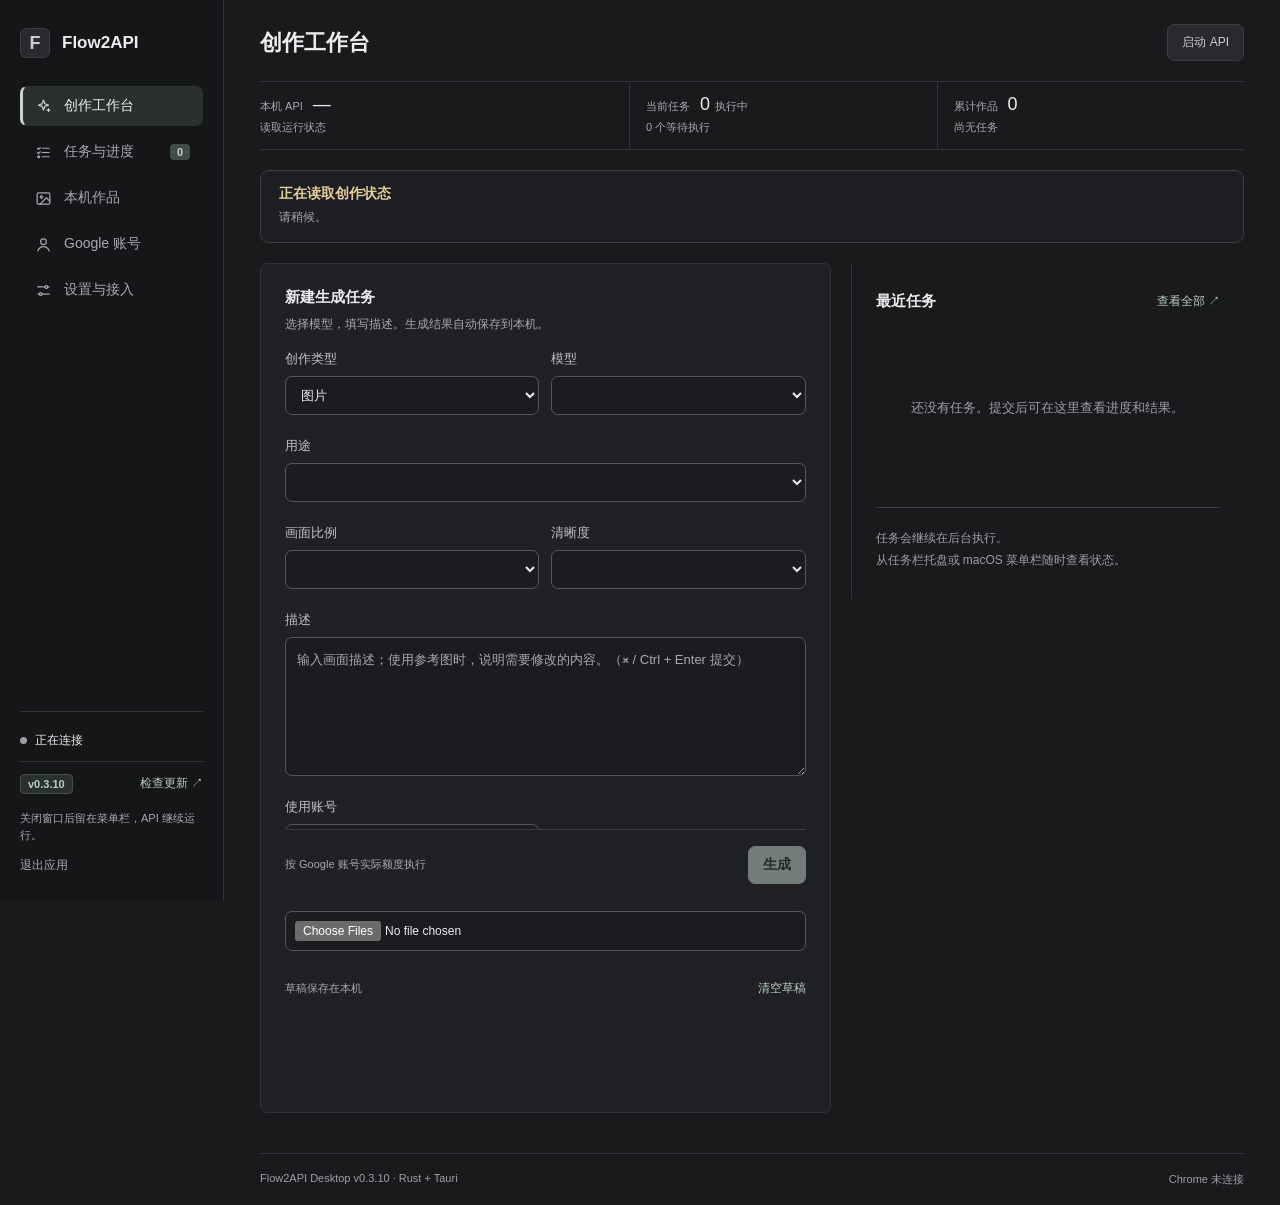
==== commit 7942361d: "release: v0.3.10 add Omni 1.2 Flash, Flow protocol/reCAPTCHA fixes and account failover" ====
--- a/desktop/ui/index.html
+++ b/desktop/ui/index.html
@@ -26,7 +26,7 @@
       <div class="aside-bottom">
         <div id="service-pill"><i aria-hidden="true"></i><span>正在连接</span></div>
         <div class="aside-update">
-          <span class="version-badge" id="aside-version">v0.3.9</span>
+          <span class="version-badge" id="aside-version">v0.3.10</span>
           <button id="sidebar-check-update" class="text-button" type="button">检查更新 ↗</button>
         </div>
         <small class="aside-tip">关闭窗口后留在菜单栏，API 继续运行。</small>
@@ -205,7 +205,7 @@
           </section>
           <section id="settings-updates" class="settings-section" aria-labelledby="settings-updates-title">
             <div class="section-heading">
-              <div><h2 id="settings-updates-title" tabindex="-1">软件版本与更新</h2><p>当前运行版本：<b id="settings-current-version">v0.3.9</b></p></div>
+              <div><h2 id="settings-updates-title" tabindex="-1">软件版本与更新</h2><p>当前运行版本：<b id="settings-current-version">v0.3.10</b></p></div>
               <span class="tag" id="update-badge">检查更新</span>
             </div>
             <p id="update-status" class="hint" role="status" aria-live="polite">从公开的 GitHub Release 检查更新，无需登录。</p>
@@ -221,7 +221,7 @@
         </div>
       </section>
       <footer>
-        <span id="footer-version">Flow2API Desktop v0.3.9 · Rust + Tauri</span>
+        <span id="footer-version">Flow2API Desktop v0.3.10 · Rust + Tauri</span>
         <span id="browser-status">Chrome 未连接</span>
       </footer>
     </main>
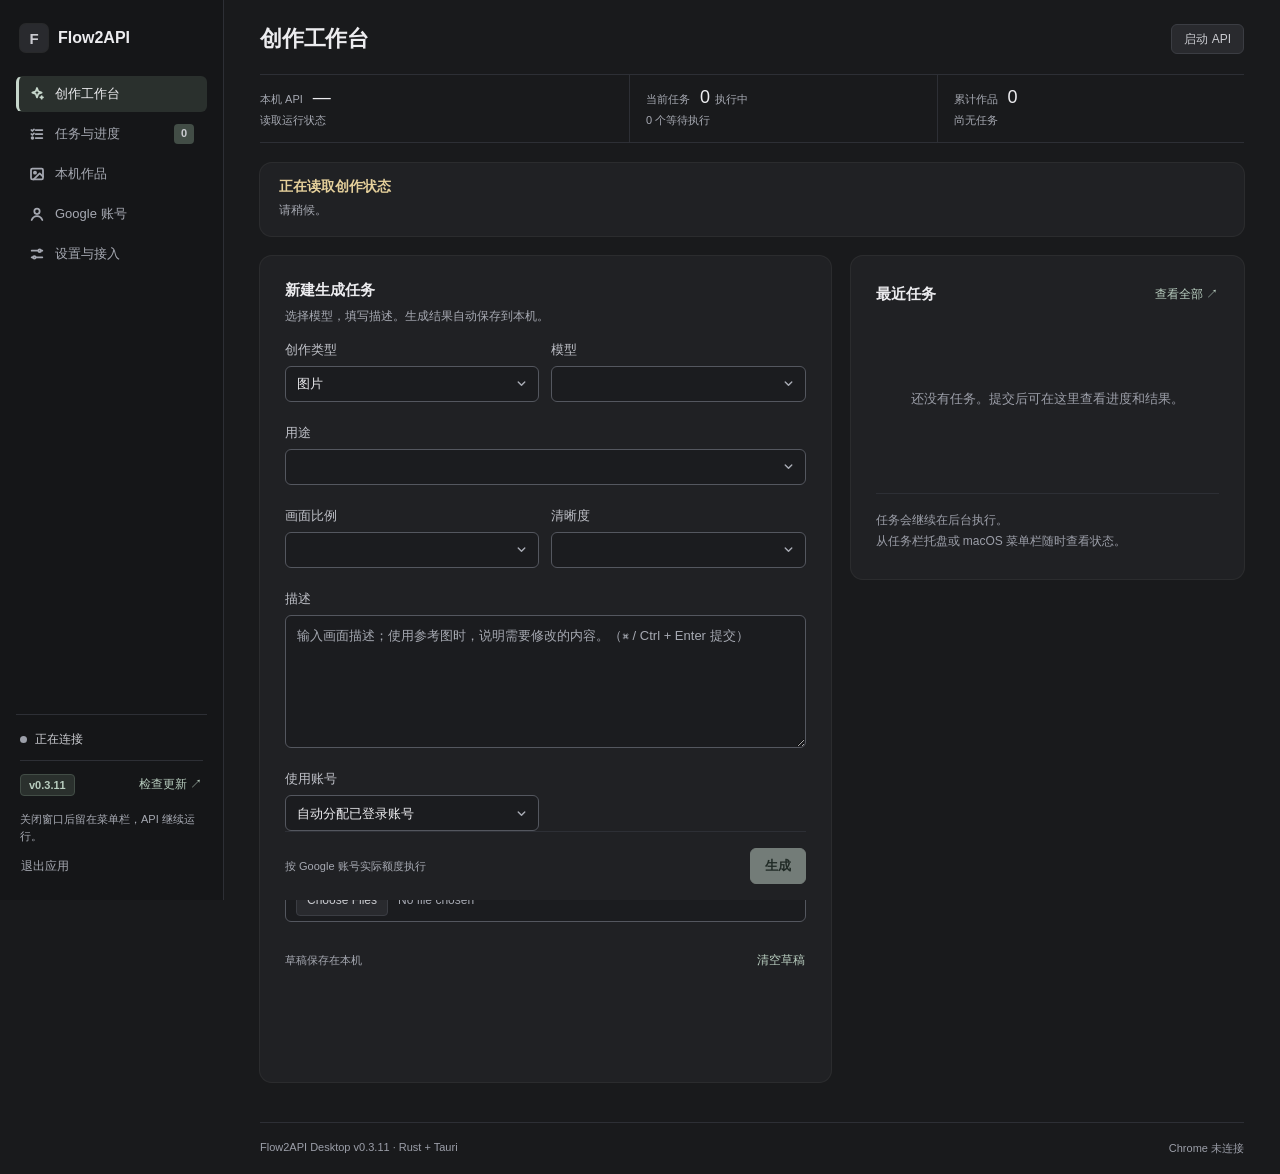
==== commit 30ac5878: "release: v0.3.11 unify UI components, custom selects and checkboxes" ====
--- a/desktop/ui/index.html
+++ b/desktop/ui/index.html
@@ -26,7 +26,7 @@
       <div class="aside-bottom">
         <div id="service-pill"><i aria-hidden="true"></i><span>正在连接</span></div>
         <div class="aside-update">
-          <span class="version-badge" id="aside-version">v0.3.10</span>
+          <span class="version-badge" id="aside-version">v0.3.11</span>
           <button id="sidebar-check-update" class="text-button" type="button">检查更新 ↗</button>
         </div>
         <small class="aside-tip">关闭窗口后留在菜单栏，API 继续运行。</small>
@@ -99,8 +99,10 @@
         </div>
       </section>
       <section id="library" class="page" hidden>
-        <div class="section-heading"><div><h2>保存在这台电脑上的作品</h2><p>生成成功后自动归档，升级应用时保留。</p></div><button class="secondary" id="open-data" type="button">打开文件目录 ↗</button></div>
-        <div id="media-grid"></div>
+        <div class="panel">
+          <div class="section-heading"><div><h2>保存在这台电脑上的作品</h2><p>生成成功后自动归档，升级应用时保留。</p></div><button class="secondary" id="open-data" type="button">打开文件目录 ↗</button></div>
+          <div id="media-grid"></div>
+        </div>
       </section>
       <section id="accounts" class="page" hidden>
         <div class="panel">
@@ -153,7 +155,7 @@
               <div class="actions"><button id="choose-browser" class="secondary" type="button">选择浏览器程序 ↗</button></div>
               <p class="hint">仅用于高级选项中的专用 Chrome 登录。默认浏览器连接无需设置此路径，网络跟随当前浏览器。</p>
               <label>HTTP / SOCKS5 代理<input name="proxy_url" type="url" spellcheck="false" placeholder="http://127.0.0.1:7890"></label>
-              <div class="form-grid">
+              <div class="form-grid form-grid-3">
                 <label>同时执行任务<input name="max_concurrent" type="number" min="1" max="8" required></label>
                 <label>图片超时（秒）<input name="image_timeout_seconds" type="number" min="30" required></label>
                 <label>视频超时（秒）<input name="video_timeout_seconds" type="number" min="30" required></label>
@@ -205,7 +207,7 @@
           </section>
           <section id="settings-updates" class="settings-section" aria-labelledby="settings-updates-title">
             <div class="section-heading">
-              <div><h2 id="settings-updates-title" tabindex="-1">软件版本与更新</h2><p>当前运行版本：<b id="settings-current-version">v0.3.10</b></p></div>
+              <div><h2 id="settings-updates-title" tabindex="-1">软件版本与更新</h2><p>当前运行版本：<b id="settings-current-version">v0.3.11</b></p></div>
               <span class="tag" id="update-badge">检查更新</span>
             </div>
             <p id="update-status" class="hint" role="status" aria-live="polite">从公开的 GitHub Release 检查更新，无需登录。</p>
@@ -221,7 +223,7 @@
         </div>
       </section>
       <footer>
-        <span id="footer-version">Flow2API Desktop v0.3.10 · Rust + Tauri</span>
+        <span id="footer-version">Flow2API Desktop v0.3.11 · Rust + Tauri</span>
         <span id="browser-status">Chrome 未连接</span>
       </footer>
     </main>
--- a/desktop/ui/app.css
+++ b/desktop/ui/app.css
@@ -5,11 +5,11 @@
   --sunken: #17181a;
   --field: #1b1c1f;
   --surface: #202124;
-  --surface-muted: #1d1e21;
+  --surface-muted: #1c1d20;
   --raised: #292a2e;
   --raised-hover: #34363b;
   --line: #3b3d43;
-  --line-soft: #303238;
+  --line-soft: #2d2f35;
   --line-strong: #50545a;
   --field-line: #54575f;
   --text: #ececef;
@@ -30,6 +30,7 @@
   --warn-bg: #45412d;
   --warn-text: #e5d09b;
   --danger-bg: #493431;
+  --danger-hover: #573d39;
   --danger-text: #efb0a5;
   --danger-dot: #ed8f86;
   --notice-bg: #35463e;
@@ -38,10 +39,27 @@
   --error-bg: #44322e;
   --error-line: #a77165;
   --error-text: #f2c6b7;
-  --shadow-pop: 0 8px 22px #0006;
-  --shadow-dialog: 0 20px 60px #0008;
-  --radius: 7px;
-  --radius-lg: 9px;
+
+  /* Elevation & surface outlines (dark mode) */
+  --shadow-border: 0 0 0 1px oklch(1 0 0 / 0.08);
+  --shadow-border-hover: 0 0 0 1px oklch(1 0 0 / 0.14);
+  --shadow-dialog: 0 0 0 1px oklch(1 0 0 / 0.12), 0 20px 60px oklch(0 0 0 / 0.65);
+  --image-outline: oklch(1 0 0 / 0.1);
+
+  /* Unified radius & control height scale */
+  --radius-xs: 4px;
+  --radius-sm: 6px;
+  --radius-md: 12px;
+  --radius-lg: 14px;
+  --control-h: 36px;
+  --control-h-sm: 30px;
+
+  /* Reusable single-stroke UI icon masks */
+  --icon-check: url("data:image/svg+xml;utf8,<svg xmlns='http://www.w3.org/2000/svg' viewBox='0 0 16 16' fill='none' stroke='black' stroke-width='2.2' stroke-linecap='round' stroke-linejoin='round'><path d='M3.2 8.4 6.5 11.6 12.8 4.8'/></svg>");
+  --icon-dash: url("data:image/svg+xml;utf8,<svg xmlns='http://www.w3.org/2000/svg' viewBox='0 0 16 16' fill='none' stroke='black' stroke-width='2.2' stroke-linecap='round'><path d='M3.5 8h9'/></svg>");
+  --icon-chevron: url("data:image/svg+xml;utf8,<svg xmlns='http://www.w3.org/2000/svg' viewBox='0 0 16 16' fill='none' stroke='black' stroke-width='1.75' stroke-linecap='round' stroke-linejoin='round'><path d='M4 6.2 8 10.2 12 6.2'/></svg>");
+  --icon-chevron-muted: url("data:image/svg+xml;utf8,<svg xmlns='http://www.w3.org/2000/svg' viewBox='0 0 16 16' fill='none' stroke='%23a6a9b2' stroke-width='1.75' stroke-linecap='round' stroke-linejoin='round'><path d='M4 6.2 8 10.2 12 6.2'/></svg>");
+
   color-scheme: dark;
   font-family: Inter, "SF Pro Display", "Segoe UI", "PingFang SC", sans-serif;
   font-variant-numeric: tabular-nums;
@@ -82,7 +100,7 @@
   inset-inline-start: 8px;
   z-index: 20;
   padding: 10px 14px;
-  border-radius: var(--radius);
+  border-radius: var(--radius-sm);
   background: var(--accent);
   color: var(--on-accent);
   font-weight: 600;
@@ -91,19 +109,28 @@
 }
 .skip-link:focus { transform: none; }
 
+/* Unified controls */
 button, input, select, textarea { font: inherit; }
 button {
   cursor: pointer;
+  display: inline-flex;
+  align-items: center;
+  justify-content: center;
+  gap: 6px;
   border: 1px solid var(--line);
-  border-radius: var(--radius);
-  color: inherit;
-  padding: 9px 14px;
-  min-height: 32px;
+  border-radius: var(--radius-sm);
+  color: var(--text-2);
   background: var(--raised);
-}
-button:hover:not(:disabled):not([aria-disabled="true"]) {
-  background: var(--raised-hover);
-  color: var(--text);
+  padding: 0 14px;
+  min-height: var(--control-h);
+  font-size: 13px;
+  font-weight: 500;
+  line-height: 1.25;
+  white-space: nowrap;
+  -webkit-tap-highlight-color: transparent;
+  transition-property: background-color, border-color, color;
+  transition-duration: 150ms;
+  transition-timing-function: ease-out;
 }
 button:disabled,
 button[aria-disabled="true"],
@@ -120,28 +147,204 @@
 summary:focus-visible,
 a:focus-visible {
   outline: 2px solid var(--focus);
-  outline-offset: 3px;
-  border-radius: 3px;
+  outline-offset: 2px;
+}
+
+@media (hover: hover) {
+  button:hover:not(:disabled):not([aria-disabled="true"]) {
+    background: var(--raised-hover);
+    border-color: var(--line-strong);
+    color: var(--text);
+  }
+  .primary:hover:not(:disabled):not([aria-disabled="true"]) {
+    background: var(--accent-hover);
+    border-color: var(--accent-hover);
+    color: var(--on-accent);
+  }
+  .danger:hover:not(:disabled):not([aria-disabled="true"]) {
+    background: var(--danger-hover);
+    border-color: var(--danger-text);
+    color: var(--danger-text);
+  }
+  .quiet:hover:not(:disabled):not([aria-disabled="true"]) {
+    background: transparent;
+    border-color: transparent;
+    color: var(--text);
+  }
+  .text-button:hover:not(:disabled):not([aria-disabled="true"]) {
+    background: oklch(1 0 0 / 0.06);
+    border-color: transparent;
+    color: var(--accent-hover);
+  }
+  nav button:hover:not(.active):not(:disabled):not([aria-disabled="true"]) {
+    background: oklch(1 0 0 / 0.05);
+    border-color: transparent;
+    color: var(--text);
+  }
+  #notice .notice-close:hover:not(:disabled):not([aria-disabled="true"]) {
+    opacity: 1;
+    background: oklch(1 0 0 / 0.12);
+    border-color: currentColor;
+  }
+  .settings-nav a:hover { color: var(--text); }
+  select:hover:not(:disabled):not([aria-disabled="true"]) {
+    border-color: var(--line-strong);
+    background-color: var(--raised);
+  }
+  input[type=checkbox]:hover:not(:disabled):not([aria-disabled="true"]) {
+    border-color: var(--focus);
+  }
+  .cap-toggle:hover { border-color: var(--line-strong); color: var(--text); }
+  .cap-toggle:has(input:checked):hover { border-color: var(--focus); }
+  .account-more summary:hover {
+    background: var(--raised-hover);
+    border-color: var(--line-strong);
+    color: var(--text);
+  }
+  .advanced-login summary:hover,
+  .prompt-details summary:hover { color: var(--text); }
+  .task-card:hover,
+  .media-card:hover,
+  .account-card:hover { box-shadow: var(--shadow-border-hover); }
 }
 
 @media (prefers-reduced-motion: no-preference) {
-  button { transition: background .15s; }
-  button:active:not(:disabled):not([aria-disabled="true"]) { transform: translateY(1px); }
+  button {
+    transition-property: scale, background-color, border-color, color;
+    transition-duration: 150ms;
+    transition-timing-function: ease-out;
+  }
+  button:not(.quiet):not(.text-button):not(.static):not(:disabled):not([aria-disabled="true"]):active {
+    scale: 0.96;
+  }
+  nav button:active { scale: none; }
+  .account-more summary::after,
+  .advanced-login summary::before,
+  .prompt-details summary::before {
+    transition-property: rotate;
+    transition-duration: 150ms;
+    transition-timing-function: ease-out;
+  }
+  input[type=checkbox]::before {
+    transition-property: scale;
+    transition-duration: 150ms;
+    transition-timing-function: ease-out;
+  }
 }
 
 input, select, textarea {
   width: 100%;
   border: 1px solid var(--field-line);
-  border-radius: var(--radius);
+  border-radius: var(--radius-sm);
   background: var(--field);
   color: var(--text);
-  padding: 10px 11px;
+  padding: 0 11px;
+  min-height: var(--control-h);
+  font-size: 13px;
   outline: none;
+  transition-property: border-color, background-color;
+  transition-duration: 150ms;
+  transition-timing-function: ease-out;
+}
+textarea {
+  padding: 9px 11px;
+  min-height: 112px;
+  resize: vertical;
+  line-height: 1.75;
 }
 input::placeholder, textarea::placeholder { color: var(--muted); opacity: 1; }
 input:focus, select:focus, textarea:focus { border-color: var(--focus); }
-textarea { resize: vertical; line-height: 1.8; }
-input[type=file] { padding: 9px; font-size: 12px; }
+input[type=file] {
+  padding: 5px 10px;
+  font-size: 12px;
+  line-height: 24px;
+  color: var(--muted);
+}
+input[type=file]::file-selector-button {
+  font: inherit;
+  font-size: 12px;
+  font-weight: 500;
+  color: var(--text-2);
+  background: var(--raised);
+  border: 1px solid var(--line);
+  border-radius: var(--radius-xs);
+  padding: 3px 10px;
+  margin-inline-end: 10px;
+  cursor: pointer;
+  transition-property: background-color, border-color, color;
+  transition-duration: 150ms;
+  transition-timing-function: ease-out;
+}
+@media (hover: hover) {
+  input[type=file]::file-selector-button:hover {
+    background: var(--raised-hover);
+    border-color: var(--line-strong);
+    color: var(--text);
+  }
+}
+input[type=checkbox] {
+  --checkbox-size: 16px;
+  --checkbox-icon-size: 11px;
+  appearance: none;
+  -webkit-appearance: none;
+  display: inline-grid;
+  place-content: center;
+  flex-shrink: 0;
+  inline-size: var(--checkbox-size);
+  block-size: var(--checkbox-size);
+  width: var(--checkbox-size);
+  min-height: 0;
+  margin: 0;
+  padding: 0;
+  border: 1.5px solid var(--field-line);
+  border-radius: var(--radius-xs);
+  background: var(--field);
+  cursor: pointer;
+  -webkit-tap-highlight-color: transparent;
+  transition-property: background-color, border-color;
+  transition-duration: 150ms;
+  transition-timing-function: ease-out;
+}
+input[type=checkbox]::before {
+  content: "";
+  inline-size: var(--checkbox-icon-size);
+  block-size: var(--checkbox-icon-size);
+  background-color: var(--on-accent);
+  -webkit-mask: var(--checkbox-icon, var(--icon-check)) no-repeat center / contain;
+  mask: var(--checkbox-icon, var(--icon-check)) no-repeat center / contain;
+  scale: 0;
+}
+input[type=checkbox]:checked {
+  --checkbox-icon: var(--icon-check);
+  background: var(--accent);
+  border-color: var(--accent);
+}
+input[type=checkbox]:indeterminate {
+  --checkbox-icon: var(--icon-dash);
+  background: var(--accent);
+  border-color: var(--accent);
+}
+input[type=checkbox]:is(:checked, :indeterminate)::before { scale: 1; }
+@media (forced-colors: active) {
+  input[type=checkbox]::before { background-color: CanvasText; }
+}
+
+/* Unified select dropdowns: cross-engine custom trigger + progressive base-select picker */
+select {
+  appearance: none;
+  -webkit-appearance: none;
+  cursor: pointer;
+  padding-inline-end: 30px;
+  background-image: var(--icon-chevron-muted);
+  background-repeat: no-repeat;
+  background-position: right 10px center;
+  background-size: 13px 13px;
+  -webkit-tap-highlight-color: transparent;
+}
+select option {
+  background-color: var(--surface);
+  color: var(--text);
+}
 [aria-invalid="true"] { border-color: var(--danger-text); }
 
 label {
@@ -153,23 +356,24 @@
 }
 label > input, label > select, label > textarea {
   display: block;
-  margin-top: 8px;
+  margin-top: 7px;
   font-weight: 400;
 }
 
 h1, h2, h3, p { margin: 0; }
-h1 { font-size: 22px; font-weight: 600; }
+h1 { font-size: 22px; font-weight: 600; letter-spacing: -0.01em; }
 h2 { font-size: 15px; font-weight: 600; }
-h3 { font-size: 14px; font-weight: 600; margin: 24px 0 10px; }
-p { color: var(--muted); font-size: 12px; line-height: 1.8; margin-top: 7px; }
+h3 { font-size: 14px; font-weight: 600; margin: 22px 0 8px; }
+p { color: var(--muted); font-size: 12px; line-height: 1.75; margin-top: 6px; }
 small { font-size: 11px; color: var(--muted); line-height: 1.6; }
 
 #app { display: flex; min-height: 100dvh; }
 
+/* Sidebar */
 aside {
   width: 224px;
   flex-shrink: 0;
-  padding: 28px 20px 20px;
+  padding: 24px 16px 20px;
   background: var(--chrome);
   border-inline-end: 1px solid var(--line-soft);
   display: flex;
@@ -177,38 +381,47 @@
   position: fixed;
   inset-block: 0;
   inset-inline-start: 0;
+  overscroll-behavior: contain;
 }
 .brand {
   display: flex;
   align-items: center;
-  gap: 12px;
-  font-size: 17px;
+  gap: 10px;
+  font-size: 16px;
   font-weight: 600;
-  margin-bottom: 28px;
+  margin-bottom: 24px;
+  padding-inline: 4px;
 }
 .brand-mark {
   display: grid;
   place-items: center;
-  width: 30px;
-  height: 30px;
-  font-size: 18px;
-  border-radius: 6px;
+  width: 28px;
+  height: 28px;
+  font-size: 15px;
+  font-weight: 700;
+  border-radius: var(--radius-sm);
   background: var(--raised);
   color: var(--text-2);
-  border: 1px solid var(--line);
-}
-
-nav { display: flex; flex-direction: column; gap: 6px; }
+  border: 1px solid transparent;
+  box-shadow: var(--shadow-border);
+}
+
+nav { display: flex; flex-direction: column; gap: 4px; }
 nav button {
-  border-color: transparent;
+  justify-content: flex-start;
+  border: 1px solid transparent;
   border-inline-start: 3px solid transparent;
   background: transparent;
-  display: flex;
-  align-items: center;
   text-align: start;
-  gap: 12px;
+  gap: 10px;
   color: var(--muted);
-  padding: 10px 12px;
+  min-height: 36px;
+  /* Optical alignment: 2px less padding on the leading icon side */
+  padding-block: 0;
+  padding-inline-start: 10px;
+  padding-inline-end: 12px;
+  font-size: 13px;
+  font-weight: 500;
 }
 nav button.active {
   color: var(--text);
@@ -217,29 +430,34 @@
 }
 nav span { flex: 1; }
 nav b {
+  display: inline-flex;
+  align-items: center;
+  justify-content: center;
   font-size: 11px;
+  font-weight: 600;
   min-width: 20px;
-  text-align: center;
-  padding: 2px 6px;
-  border-radius: 4px;
+  min-height: 20px;
+  padding: 0 6px;
+  border-radius: var(--radius-xs);
   background: var(--active-line);
   color: var(--text-2);
 }
 .nav-icon {
-  width: 17px;
-  height: 17px;
+  width: 16px;
+  height: 16px;
   flex-shrink: 0;
   fill: none;
   stroke: currentColor;
-  stroke-width: 1.7;
+  stroke-width: 1.75;
   stroke-linecap: round;
   stroke-linejoin: round;
 }
-nav button.active .nav-icon { stroke: var(--accent); }
+.nav-icon * { vector-effect: non-scaling-stroke; }
+nav button.active .nav-icon { color: var(--accent); }
 
 .aside-bottom {
   margin-top: auto;
-  padding: 20px 0 0;
+  padding: 16px 4px 0;
   border-top: 1px solid var(--line-soft);
 }
 .aside-bottom .aside-tip { display: block; margin: 10px 0 6px; }
@@ -249,43 +467,96 @@
   justify-content: space-between;
   gap: 8px;
   margin: 12px 0 4px;
-  padding: 8px 0 2px;
+  padding: 10px 0 2px;
   border-top: 1px solid var(--line-soft);
 }
+
+/* Unified badge & chip tokens */
+.state,
+.tag,
 .version-badge {
+  display: inline-flex;
+  align-items: center;
+  min-height: 22px;
+  padding: 2px 8px;
+  border-radius: var(--radius-xs);
   font-size: 11px;
+  font-weight: 500;
+  line-height: 1.3;
+  white-space: nowrap;
+  border: 1px solid transparent;
+}
+.version-badge {
   font-weight: 600;
   color: var(--accent-text);
   background: var(--active-bg);
-  border: 1px solid var(--active-line);
-  padding: 3px 7px;
-  border-radius: 4px;
-}
-
+  border-color: var(--active-line);
+}
+.tag {
+  border-color: var(--line-strong);
+  color: var(--accent-text);
+  background: transparent;
+}
+.tag-priority-high { background: var(--ok-bg); color: var(--ok-text); border-color: var(--notice-line); }
+.tag-priority-low { background: var(--sunken); color: var(--faint); border-color: var(--line); }
+.tag-note { background: var(--active-bg); color: var(--text-2); border-color: var(--active-line); }
+
+.state { background: var(--ok-bg); color: var(--ok-text); }
+.state.failed, .state.interrupted { background: var(--danger-bg); color: var(--danger-text); }
+.state.running, .state.queued { background: var(--warn-bg); color: var(--warn-text); }
+.state.cancelled { background: var(--raised); color: var(--text-2); }
+
+/* Button variants */
+.secondary {
+  background: var(--raised);
+  color: var(--text-2);
+  border-color: var(--line);
+}
+.primary {
+  background: var(--accent);
+  color: var(--on-accent);
+  border-color: var(--accent);
+  font-weight: 600;
+}
+.danger {
+  color: var(--danger-text);
+  border-color: var(--error-line);
+  background: var(--danger-bg);
+}
 .quiet {
   background: transparent;
-  border: 0;
-  padding: 6px 0;
+  border-color: transparent;
+  padding: 0 4px;
+  margin-inline: -4px;
   min-height: 28px;
   color: var(--muted);
   font-size: 12px;
-}
-.quiet:hover:not(:disabled):not([aria-disabled="true"]) {
+  font-weight: 500;
+}
+.text-button {
   background: transparent;
-  color: var(--text);
-}
-
-#service-pill { display: flex; gap: 8px; align-items: center; font-size: 12px; }
+  border-color: transparent;
+  color: var(--accent-text);
+  font-size: 12px;
+  font-weight: 500;
+  min-height: 28px;
+  padding: 0 8px;
+  margin-inline: -8px;
+}
+
+#service-pill { display: flex; gap: 8px; align-items: center; font-size: 12px; color: var(--text-2); }
 i {
   display: inline-block;
   width: 7px;
   height: 7px;
   border-radius: 50%;
   background: var(--faint);
+  flex-shrink: 0;
 }
 #service-pill.running i { background: var(--focus); }
 #service-pill.failed i { background: var(--danger-dot); }
 
+/* Main workspace */
 main {
   margin-inline-start: 224px;
   padding: 24px 36px 0;
@@ -301,61 +572,21 @@
 }
 #page-title { margin-top: 0; }
 #page-title:focus { outline: none; }
-#page-title:focus-visible { outline: 2px solid var(--focus); outline-offset: 4px; border-radius: 4px; }
-
-.header-actions { display: flex; align-items: center; gap: 12px; flex-wrap: wrap; }
-.header-actions span { color: var(--faint); font-size: 11px; }
-
-.secondary {
-  background: var(--raised);
-  color: var(--text-2);
-  border-color: var(--line);
-  font-size: 12px;
-}
-.primary {
-  background: var(--accent);
-  color: var(--on-accent);
-  border-color: var(--accent);
-  font-weight: 650;
-}
-.primary:hover:not(:disabled):not([aria-disabled="true"]) {
-  background: var(--accent-hover);
-  color: var(--on-accent);
-}
-.danger {
-  color: var(--danger-text);
-  border-color: var(--error-line);
-  background: var(--danger-bg);
-}
-.text-button {
-  background: none;
-  border: 0;
-  color: var(--accent-text);
-  font-size: 12px;
-  min-height: 28px;
-  padding: 4px 6px;
-  margin-inline: -6px;
-  display: inline-flex;
-  align-items: center;
-}
-.tag {
-  border: 1px solid var(--line-strong);
-  color: var(--accent-text);
-  border-radius: 4px;
-  padding: 3px 8px;
-  font-size: 11px;
-  letter-spacing: .3px;
-  white-space: nowrap;
-}
+#page-title:focus-visible { outline: 2px solid var(--focus); outline-offset: 4px; border-radius: var(--radius-xs); }
+
+.header-actions { display: flex; align-items: center; gap: 10px; flex-wrap: wrap; }
+.header-actions span { color: var(--faint); font-size: 12px; }
+.header-actions button { min-height: var(--control-h-sm); font-size: 12px; padding: 0 12px; }
 
 .section-heading {
   display: flex;
   align-items: center;
   justify-content: space-between;
-  gap: 15px;
-}
-.actions { display: flex; flex-wrap: wrap; gap: 10px; }
-
+  gap: 16px;
+}
+.actions { display: flex; flex-wrap: wrap; align-items: center; gap: 10px; }
+
+/* Notice banner */
 #notice {
   position: sticky;
   top: 12px;
@@ -363,11 +594,11 @@
   margin-bottom: 18px;
   background: var(--notice-bg);
   border: 1px solid var(--notice-line);
-  border-radius: var(--radius);
-  padding: 11px 16px;
+  border-radius: 10px;
+  padding: 10px 14px;
   color: var(--notice-text);
   font-size: 12px;
-  line-height: 1.7;
+  line-height: 1.65;
   overflow-wrap: anywhere;
   display: flex;
   align-items: center;
@@ -385,14 +616,14 @@
   color: inherit;
   font-size: 11px;
   min-height: 28px;
-  padding: 4px 10px;
+  padding: 0 10px;
   margin-inline: 0;
   border: 1px solid currentColor;
-  border-radius: 4px;
+  border-radius: var(--radius-sm);
   opacity: .9;
 }
-#notice .notice-close:hover { opacity: 1; background: #ffffff14; }
-
+
+/* Top summary strip */
 #summary {
   display: grid;
   grid-template-columns: minmax(0, 1.2fr) minmax(0, 1fr) minmax(0, 1fr);
@@ -416,10 +647,12 @@
 #summary em { font-size: 11px; font-style: normal; color: var(--muted); }
 #summary article small { flex-basis: 100%; }
 
+/* Unified primary surface panel */
 .panel {
   background: var(--surface);
-  border: 1px solid var(--line-soft);
-  border-radius: var(--radius);
+  border: 1px solid transparent;
+  box-shadow: var(--shadow-border);
+  border-radius: var(--radius-md);
   padding: 24px;
   margin-bottom: 20px;
   min-width: 0;
@@ -433,19 +666,22 @@
   gap: 16px;
   padding: 14px 18px;
   margin-bottom: 20px;
-  border: 1px solid var(--line);
-  border-radius: var(--radius-lg);
-  background: var(--surface-muted);
+  border: 1px solid transparent;
+  box-shadow: var(--shadow-border);
+  border-radius: var(--radius-md);
+  background: var(--surface);
 }
 .readiness strong { font-size: 14px; color: var(--warn-text); }
 .readiness.ready strong { color: var(--ok-text); }
 .readiness p { margin-top: 4px; }
 .readiness button { flex-shrink: 0; }
 
+/* Studio */
 .studio-layout {
   display: grid;
   grid-template-columns: minmax(0, 1.45fr) minmax(0, 1fr);
   gap: 20px;
+  align-items: start;
 }
 .composer label { margin-top: 14px; }
 .composer input, .composer textarea, .composer select { scroll-margin-block: 100px; }
@@ -454,7 +690,7 @@
   bottom: 0;
   z-index: 2;
   background: var(--surface);
-  border-top: 1px solid var(--line);
+  border-top: 1px solid var(--line-soft);
   margin-top: 22px;
   padding-block: 16px;
   margin-bottom: -8px;
@@ -465,26 +701,19 @@
 }
 .compose-bottom small { max-width: 65%; }
 
-.monitor {
-  align-self: start;
-  background: transparent;
-  border: 0;
-  border-inline-start: 1px solid var(--line-soft);
-  border-radius: 0;
-  min-height: 300px;
-}
-.monitor .section-heading { margin-bottom: 18px; }
-.monitor .media-card { margin: 16px 0; }
-.monitor .media-card img, .monitor .media-card video { height: auto; max-height: 350px; object-fit: contain; }
+.monitor { min-height: 300px; }
+.monitor .section-heading { margin-bottom: 16px; }
+.monitor .media-card { margin: 0 0 12px; }
+.monitor .media-card img, .monitor .media-card video { height: auto; max-height: 340px; object-fit: contain; }
 .monitor-note {
   display: flex;
   gap: 9px;
-  border-top: 1px solid var(--line);
-  padding-top: 16px;
-  margin-top: 24px;
+  border-top: 1px solid var(--line-soft);
+  padding-top: 14px;
+  margin-top: 18px;
 }
 .monitor-note i { display: none; }
-.monitor-note p { margin: 4px 0; color: var(--faint); font-size: 12px; }
+.monitor-note p { margin: 2px 0; color: var(--faint); font-size: 12px; }
 
 .hint { font-size: 12px; line-height: 1.7; color: var(--muted); overflow-wrap: anywhere; }
 .form-grid {
@@ -492,6 +721,7 @@
   grid-template-columns: repeat(2, minmax(0, 1fr));
   gap: 12px;
 }
+.form-grid-3 { grid-template-columns: repeat(3, minmax(0, 1fr)); }
 .form-grid > * { min-width: 0; }
 .empty {
   display: flex;
@@ -517,18 +747,31 @@
   width: 76px;
   height: 76px;
   object-fit: cover;
-  border: 1px solid var(--line-strong);
-  border-radius: 5px;
-}
-.reference-item button { padding: 4px 8px; font-size: 11px; min-height: 28px; }
+  border: 0;
+  outline: 1px solid var(--image-outline);
+  outline-offset: -1px;
+  border-radius: var(--radius-sm);
+  display: block;
+}
+.reference-item button { padding: 0 8px; font-size: 11px; min-height: var(--control-h-sm); }
+
+/* Unified list item cards (Tasks, Accounts, Media) */
+.task-card,
+.media-card,
+.account-card {
+  background: var(--surface-muted);
+  border: 1px solid transparent;
+  box-shadow: var(--shadow-border);
+  border-radius: var(--radius-md);
+  transition-property: box-shadow;
+  transition-duration: 150ms;
+  transition-timing-function: ease-out;
+}
 
 .task-error { color: var(--danger-text); line-height: 1.8; font-size: 12px; overflow-wrap: anywhere; margin-top: 12px; }
 .task-card {
-  border: 1px solid var(--line);
-  border-radius: var(--radius);
-  padding: 14px;
+  padding: 16px;
   margin: 10px 0;
-  background: var(--surface-muted);
 }
 .task-card > header {
   display: flex;
@@ -540,16 +783,16 @@
   font-size: 11px;
   overflow-wrap: anywhere;
 }
-.task-card header small { min-width: 0; overflow-wrap: anywhere; }
+.task-card header small { min-width: 0; overflow-wrap: anywhere; margin-top: 0; }
 .task-card small { display: block; margin-top: 8px; }
 .task-card .task-stage { color: var(--accent-text); font-size: 12px; }
 .task-actions { margin-top: 12px; display: flex; gap: 8px; flex-wrap: wrap; }
-.task-actions button { font-size: 11px; min-height: 28px; padding: 6px 10px; }
+.task-actions button { font-size: 12px; min-height: var(--control-h-sm); padding: 0 11px; }
 
 .task-failure-box {
   margin-top: 10px;
   padding: 12px 14px;
-  border-radius: var(--radius);
+  border-radius: var(--radius-sm);
   background: var(--error-bg);
   border: 1px solid var(--error-line);
   color: var(--error-text);
@@ -564,10 +807,12 @@
 }
 .task-failure-title strong { font-size: 12px; color: #ffd9ce; }
 .task-failure-account {
+  display: inline-flex;
+  align-items: center;
   font-size: 11px;
   padding: 2px 7px;
-  border-radius: 4px;
-  background: #00000038;
+  border-radius: var(--radius-xs);
+  background: oklch(0 0 0 / 0.28);
   color: var(--error-text);
 }
 .task-failure-detail { color: var(--error-text); font-size: 12px; line-height: 1.65; margin: 4px 0; }
@@ -577,42 +822,79 @@
   line-height: 1.65;
   margin: 6px 0 0;
   padding-top: 6px;
-  border-top: 1px solid #ffffff1a;
+  border-top: 1px solid oklch(1 0 0 / 0.1);
 }
 .task-failure-raw { display: block; margin-top: 6px; color: #e8b5a6cc; font-size: 11px; line-height: 1.5; overflow-wrap: anywhere; }
 
-.prompt-details { margin: 10px 0; overflow-wrap: anywhere; }
-.prompt-details summary { cursor: pointer; color: var(--text-2); font-size: 12px; line-height: 1.8; white-space: pre-wrap; }
-.prompt-details .full-prompt { white-space: pre-wrap; color: var(--text); font-size: 13px; line-height: 1.8; }
-
-.state {
-  border-radius: 4px;
-  background: var(--ok-bg);
-  color: var(--ok-text);
-  padding: 3px 6px;
-  font-size: 11px;
-  white-space: nowrap;
-}
-.state.failed, .state.interrupted { background: var(--danger-bg); color: var(--danger-text); }
-.state.running, .state.queued { background: var(--warn-bg); color: var(--warn-text); }
-.state.cancelled { background: var(--raised); color: var(--text-2); }
-
-.connect-steps { padding-inline-start: 20px; color: var(--text-2); font-size: 13px; line-height: 1.9; margin: 14px 0 16px; }
+.prompt-details { margin: 8px 0; overflow-wrap: anywhere; }
+.prompt-details summary {
+  list-style: none;
+  cursor: pointer;
+  color: var(--text-2);
+  font-size: 12px;
+  line-height: 1.75;
+  white-space: pre-wrap;
+  display: flex;
+  align-items: baseline;
+  gap: 8px;
+  -webkit-tap-highlight-color: transparent;
+}
+.prompt-details summary::-webkit-details-marker { display: none; }
+.prompt-details summary::before {
+  content: "";
+  inline-size: 13px;
+  block-size: 13px;
+  background-color: var(--muted);
+  -webkit-mask: var(--icon-chevron) no-repeat center / contain;
+  mask: var(--icon-chevron) no-repeat center / contain;
+  rotate: -90deg;
+  flex-shrink: 0;
+  align-self: center;
+}
+.prompt-details[open] summary::before { rotate: 0deg; }
+.prompt-details .full-prompt { white-space: pre-wrap; color: var(--text); font-size: 13px; line-height: 1.75; margin-top: 6px; }
+
+/* Accounts page */
+.connect-steps { padding-inline-start: 20px; color: var(--text-2); font-size: 13px; line-height: 1.85; margin: 14px 0 16px; }
 .advanced-login {
   margin: 18px 0 8px;
-  border: 1px solid var(--line);
-  border-radius: var(--radius);
-  padding: 12px 15px;
+  border: 1px solid transparent;
+  box-shadow: var(--shadow-border);
+  border-radius: var(--radius-md);
+  padding: 12px 16px;
   background: var(--surface-muted);
 }
-.advanced-login summary { cursor: pointer; color: var(--accent-text); font-size: 12px; min-height: 28px; display: flex; align-items: center; }
+.advanced-login summary {
+  list-style: none;
+  cursor: pointer;
+  color: var(--accent-text);
+  font-size: 12px;
+  font-weight: 500;
+  min-height: 28px;
+  display: flex;
+  align-items: center;
+  gap: 8px;
+  -webkit-tap-highlight-color: transparent;
+}
+.advanced-login summary::-webkit-details-marker { display: none; }
+.advanced-login summary::before {
+  content: "";
+  inline-size: 13px;
+  block-size: 13px;
+  background-color: currentColor;
+  -webkit-mask: var(--icon-chevron) no-repeat center / contain;
+  mask: var(--icon-chevron) no-repeat center / contain;
+  rotate: -90deg;
+  flex-shrink: 0;
+}
+.advanced-login[open] summary::before { rotate: 0deg; }
 .advanced-actions { margin-top: 12px; }
-.inline-form { display: flex; gap: 10px; margin: 14px 0; flex-wrap: wrap; }
+.inline-form { display: flex; gap: 10px; margin: 14px 0; flex-wrap: wrap; align-items: center; }
 .inline-form input { flex: 1 1 220px; min-width: 0; }
 
 .account-card {
-  border-top: 1px solid var(--line);
-  padding: 20px 0;
+  padding: 16px;
+  margin: 10px 0;
   display: flex;
   justify-content: space-between;
   gap: 16px;
@@ -622,9 +904,6 @@
 .account-card strong { font-size: 13px; }
 .account-info { flex: 1; }
 .account-title-row { display: flex; flex-wrap: wrap; align-items: center; gap: 8px; margin-bottom: 4px; }
-.tag-priority-high { background: var(--ok-bg); color: var(--ok-text); border-color: var(--notice-line); }
-.tag-priority-low { background: var(--sunken); color: var(--faint); border-color: var(--line); }
-.tag-note { background: var(--active-bg); color: var(--text-2); border-color: var(--active-line); }
 .account-cooldown-note { color: var(--warn-text); font-size: 12px; line-height: 1.6; margin-top: 6px; }
 .account-error-box {
   display: flex;
@@ -634,78 +913,134 @@
   gap: 10px;
   margin-top: 8px;
   padding: 8px 11px;
-  border-radius: 6px;
+  border-radius: var(--radius-sm);
   background: var(--error-bg);
   border: 1px solid var(--error-line);
   color: var(--error-text);
-  font-size: 11px;
+  font-size: 12px;
   line-height: 1.5;
 }
 .account-error-box .text-button { color: #ffd9ce; text-decoration: underline; flex-shrink: 0; margin-inline: 0; }
 .account-controls { display: flex; flex-wrap: wrap; align-items: center; gap: 8px; margin-top: 12px; }
-.account-controls select { width: auto; min-width: 140px; padding: 6px 10px; font-size: 11px; background: var(--sunken); }
-.account-controls button, .account-card .actions button { font-size: 11px; min-height: 28px; padding: 6px 10px; }
+.account-controls select {
+  width: auto;
+  min-width: 148px;
+  min-height: var(--control-h-sm);
+  padding-inline: 10px 28px;
+  font-size: 12px;
+  background-color: var(--sunken);
+}
+.account-controls button,
+.account-card .actions button {
+  font-size: 12px;
+  min-height: var(--control-h-sm);
+  padding: 0 11px;
+}
 .cap-toggle {
   display: inline-flex;
   align-items: center;
-  gap: 6px;
+  gap: 7px;
   margin: 0;
-  min-height: 28px;
-  padding: 4px 10px;
-  border: 1px solid var(--line);
-  border-radius: var(--radius);
+  min-height: var(--control-h-sm);
+  padding: 0 10px;
+  border: 1px solid var(--field-line);
+  border-radius: var(--radius-sm);
   background: var(--sunken);
-  font-size: 11px;
+  font-size: 12px;
   font-weight: 500;
-  color: var(--text-2);
+  color: var(--muted);
   cursor: pointer;
   user-select: none;
-}
-.cap-toggle input { width: auto; margin: 0; padding: 0; }
+  -webkit-tap-highlight-color: transparent;
+  transition-property: background-color, border-color, color;
+  transition-duration: 150ms;
+  transition-timing-function: ease-out;
+}
+.cap-toggle:has(input:checked) {
+  background: var(--active-bg);
+  border-color: var(--active-line);
+  color: var(--text);
+}
+.cap-toggle input { --checkbox-size: 14px; --checkbox-icon-size: 10px; }
 .account-more { position: relative; }
 .account-more summary {
   list-style: none;
   cursor: pointer;
   border: 1px solid var(--line);
-  border-radius: var(--radius);
-  min-height: 28px;
-  padding: 5px 10px;
-  font-size: 11px;
+  border-radius: var(--radius-sm);
+  min-height: var(--control-h-sm);
+  padding: 0 10px 0 11px;
+  font-size: 12px;
+  font-weight: 500;
   background: var(--raised);
   color: var(--text-2);
   display: inline-flex;
   align-items: center;
   gap: 6px;
+  -webkit-tap-highlight-color: transparent;
+  transition-property: background-color, border-color, color;
+  transition-duration: 150ms;
+  transition-timing-function: ease-out;
 }
 .account-more summary::-webkit-details-marker { display: none; }
-.account-more summary::after { content: "▾"; font-size: 10px; line-height: 1; }
-.account-more[open] summary::after { transform: rotate(180deg); }
+.account-more summary::after {
+  content: "";
+  inline-size: 13px;
+  block-size: 13px;
+  background-color: var(--muted);
+  -webkit-mask: var(--icon-chevron) no-repeat center / contain;
+  mask: var(--icon-chevron) no-repeat center / contain;
+}
+.account-more[open] summary::after { rotate: 180deg; }
 .account-more[open] { flex-basis: 100%; }
 .account-more[open] > div {
   margin-top: 8px;
   display: flex;
   flex-wrap: wrap;
   gap: 8px;
-  padding: 10px;
-  border: 1px solid var(--line);
-  border-radius: var(--radius);
-  background: var(--surface-muted);
-}
-
+  padding: 8px;
+  border: 1px solid transparent;
+  box-shadow: var(--shadow-border);
+  /* Concentric: inner button radius (6px) + padding (8px) + border (1px) = 15px */
+  border-radius: calc(var(--radius-sm) + 8px + 1px);
+  background: var(--surface);
+}
+
+/* Shared list toolbar & pager (Tasks, Library, Accounts) */
 .list-toolbar {
   display: flex;
   flex-wrap: wrap;
-  gap: 10px;
+  gap: 8px;
   align-items: center;
   margin: 16px 0 14px;
-  padding: 12px 14px;
+  padding: 8px;
   background: var(--field);
-  border: 1px solid var(--line);
-  border-radius: 8px;
-}
-.list-toolbar input[type=search] { flex: 1 1 180px; min-width: 0; padding: 8px 11px; font-size: 12px; background: var(--sunken); }
-.list-toolbar select { width: auto; min-width: 128px; padding: 8px 11px; font-size: 12px; background: var(--sunken); }
-.list-toolbar .sort-order { font-size: 12px; padding: 8px 12px; white-space: nowrap; }
+  border: 1px solid transparent;
+  box-shadow: var(--shadow-border);
+  /* Concentric: inner control radius (6px) + padding (8px) + border (1px) = 15px */
+  border-radius: calc(var(--radius-sm) + 8px + 1px);
+}
+.list-toolbar input[type=search] {
+  flex: 1 1 180px;
+  min-width: 0;
+  min-height: var(--control-h-sm);
+  padding: 0 11px;
+  font-size: 12px;
+  background: var(--sunken);
+}
+.list-toolbar select {
+  width: auto;
+  min-width: 136px;
+  min-height: var(--control-h-sm);
+  padding-inline: 10px 28px;
+  font-size: 12px;
+  background-color: var(--sunken);
+}
+.list-toolbar .sort-order {
+  font-size: 12px;
+  min-height: var(--control-h-sm);
+  padding: 0 12px;
+}
 .list-pager {
   display: flex;
   flex-wrap: wrap;
@@ -718,39 +1053,57 @@
   color: var(--muted);
   font-size: 12px;
 }
-.list-pager select { width: auto; min-width: 96px; padding: 6px 10px; font-size: 12px; background: var(--field); }
+.list-pager select {
+  width: auto;
+  min-width: 104px;
+  min-height: var(--control-h-sm);
+  padding-inline: 10px 28px;
+  font-size: 12px;
+  background-color: var(--field);
+}
 .list-pager-nav { display: flex; flex-wrap: wrap; gap: 6px; align-items: center; }
-.list-pager-nav button { padding: 6px 10px; font-size: 12px; min-height: 28px; }
+.list-pager-nav button { padding: 0 10px; font-size: 12px; min-height: var(--control-h-sm); }
 .list-pager-nav span { padding: 0 6px; color: var(--text-2); font-weight: 600; }
 
-#media-grid { display: block; margin-top: 16px; }
+/* Media library */
+#media-grid { display: block; }
 .media-grid-items {
   display: grid;
-  grid-template-columns: repeat(auto-fill, minmax(220px, 1fr));
-  gap: 17px;
-  margin-top: 14px;
-}
-.media-card { background: var(--surface); border: 1px solid var(--line); border-radius: 8px; overflow: hidden; }
-.media-card img, .media-card video { width: 100%; height: 190px; object-fit: contain; background: var(--bg); display: block; }
-.media-card img { outline: 1px solid #ffffff1a; outline-offset: -1px; }
-.media-card > div { padding: 15px; }
-.media-card small { display: block; margin-bottom: 10px; }
-.media-card .actions { display: flex; flex-wrap: wrap; gap: 8px; margin-top: 10px; }
-.media-card .actions button { padding: 6px 10px; font-size: 11px; min-height: 28px; }
+  grid-template-columns: repeat(auto-fill, minmax(228px, 1fr));
+  gap: 16px;
+  margin-top: 12px;
+}
+.media-card { overflow: hidden; }
+.media-card img, .media-card video {
+  width: 100%;
+  height: 190px;
+  object-fit: contain;
+  background: var(--bg);
+  display: block;
+}
+.media-card img {
+  outline: 1px solid var(--image-outline);
+  outline-offset: -1px;
+}
+.media-card > div { padding: 14px 16px 16px; }
+.media-card small { display: block; margin-bottom: 8px; }
+.media-card .actions { display: flex; flex-wrap: wrap; gap: 8px; margin-top: 12px; }
+.media-card .actions button { padding: 0 10px; font-size: 12px; min-height: var(--control-h-sm); }
 
 code {
   display: block;
   overflow-wrap: anywhere;
   white-space: pre-wrap;
-  padding: 14px;
+  padding: 12px 14px;
   background: var(--sunken);
   border: 1px solid var(--line);
-  border-radius: 5px;
-  margin: 14px 0 12px;
+  border-radius: var(--radius-sm);
+  margin: 12px 0;
   font-size: 12px;
   color: var(--code);
 }
 
+/* Settings page (unified card sections) */
 .settings-nav {
   position: sticky;
   top: 0;
@@ -761,77 +1114,118 @@
   gap: 24px;
   overflow-x: auto;
   background: var(--bg);
-  border-bottom: 1px solid var(--line);
+  border-bottom: 1px solid var(--line-soft);
   padding-inline: 4px 28px;
-  margin-bottom: 28px;
+  margin-bottom: 20px;
   scrollbar-width: thin;
   mask-image: linear-gradient(to right, #000 calc(100% - 24px), transparent);
 }
 .settings-nav a {
   flex-shrink: 0;
   display: block;
-  padding: 15px 0 13px;
+  padding: 13px 0 11px;
   border-bottom: 2px solid transparent;
   color: var(--muted);
   font-size: 13px;
+  font-weight: 500;
   text-decoration: none;
   white-space: nowrap;
-}
-.settings-nav a:hover { color: var(--text); }
+  transition-property: color, border-color;
+  transition-duration: 150ms;
+  transition-timing-function: ease-out;
+}
 .settings-nav a[aria-current="location"] { color: var(--text); border-bottom-color: var(--accent); }
 .settings-content { max-width: 880px; }
-.settings-section { padding: 0 0 32px; margin: 0 0 32px; border-bottom: 1px solid var(--line-soft); }
-.settings-section h2 { font-size: 17px; }
+.settings-section {
+  background: var(--surface);
+  border: 1px solid transparent;
+  box-shadow: var(--shadow-border);
+  border-radius: var(--radius-md);
+  padding: 22px 24px;
+  margin: 0 0 18px;
+}
 .settings-section h2:focus { outline: none; }
-.settings-section h2:focus-visible { outline: 2px solid var(--focus); outline-offset: 5px; }
-.settings-section p { max-width: 72ch; font-size: 13px; }
+.settings-section h2:focus-visible { outline: 2px solid var(--focus); outline-offset: 4px; border-radius: var(--radius-xs); }
+.settings-section p { max-width: 72ch; font-size: 12px; }
 .settings-section .hint { font-size: 12px; }
 .settings-section label, .settings-section .form-grid, .settings-section code { max-width: 640px; }
 .settings-section .actions { margin-top: 14px; }
 #settings-runtime, .settings-section[id] { scroll-margin-block-start: 68px; }
-.settings-update-preference { margin-top: 24px; padding-top: 8px; border-top: 1px solid var(--line-soft); }
-
-.migration-checkbox { display: inline-flex; flex-direction: row; align-items: center; gap: 8px; cursor: pointer; }
-#autostart, #auto-update { width: auto; margin: 0; }
-
+.settings-update-preference { margin-top: 20px; padding-top: 14px; border-top: 1px solid var(--line-soft); }
+
+.migration-checkbox {
+  display: inline-flex;
+  flex-direction: row;
+  align-items: center;
+  gap: 9px;
+  min-block-size: var(--control-h);
+  cursor: pointer;
+  margin-top: 8px;
+  user-select: none;
+}
+#autostart, #auto-update { margin: 0; }
+
+/* Dialogs */
 .profile-dialog {
   width: min(600px, calc(100vw - 32px));
   max-height: min(85dvh, calc(100dvh - 32px));
   padding: 24px;
-  border: 1px solid var(--line);
-  border-radius: 12px;
+  border: 1px solid transparent;
+  border-radius: var(--radius-lg);
   color: var(--text);
   background: var(--surface);
   box-shadow: var(--shadow-dialog);
   overscroll-behavior: contain;
+  opacity: 0;
+  transition-property: opacity, display, overlay;
+  transition-duration: 150ms;
+  transition-timing-function: ease-out;
+  transition-behavior: allow-discrete;
 }
 .profile-dialog[open] {
   display: flex;
   flex-direction: column;
   gap: 16px;
-}
-.profile-dialog::backdrop { background: #050b0dcc; }
+  opacity: 1;
+  transition-duration: 240ms;
+}
+@starting-style {
+  .profile-dialog[open] { opacity: 0; }
+}
+@media (prefers-reduced-motion: no-preference) {
+  .profile-dialog {
+    translate: 0 12px;
+    transition-property: opacity, translate, display, overlay;
+  }
+  .profile-dialog[open] { translate: 0 0; }
+  @starting-style {
+    .profile-dialog[open] { translate: 0 12px; }
+  }
+}
+.profile-dialog::backdrop { background: oklch(0 0 0 / 0.65); }
 .dialog-body { flex: 1 1 auto; overflow-y: auto; min-height: 0; overscroll-behavior: contain; }
 .profile-options { display: grid; gap: 10px; }
 .profile-options button {
   display: grid;
+  justify-items: start;
   gap: 5px;
   text-align: start;
   white-space: normal;
   overflow-wrap: anywhere;
   padding: 14px;
+  min-height: auto;
 }
 .profile-options small { color: var(--faint); }
-.profile-dialog .actions { flex-shrink: 0; padding-top: 8px; border-top: 1px solid var(--line-soft); }
+.profile-dialog .actions { flex-shrink: 0; padding-top: 12px; border-top: 1px solid var(--line-soft); }
 .update-notes {
   max-height: 240px;
   overflow: auto;
   background: var(--sunken);
   border: 1px solid var(--line);
-  border-radius: 6px;
-  padding: 12px;
-  font-size: 12px;
-  line-height: 1.6;
+  border-radius: var(--radius-sm);
+  padding: 12px 14px;
+  font-size: 12px;
+  line-height: 1.65;
   color: var(--text-2);
   white-space: pre-wrap;
   margin-top: 10px;
@@ -850,18 +1244,108 @@
   margin-top: 20px;
 }
 
+/* Progressive base-select enhancement (placed after select variants so layout & padding win cleanly) */
+@supports (appearance: base-select) {
+  select,
+  select::picker(select) {
+    appearance: base-select;
+  }
+  select {
+    display: inline-flex;
+    align-items: center;
+    justify-content: space-between;
+    gap: 8px;
+    padding-inline: 11px 10px;
+    background-image: none;
+  }
+  label > select {
+    display: flex;
+    width: 100%;
+    padding-inline: 11px 10px;
+  }
+  .account-controls select,
+  .list-toolbar select,
+  .list-pager select {
+    display: inline-flex;
+    padding-inline: 10px;
+  }
+  select::picker-icon {
+    content: "";
+    inline-size: 13px;
+    block-size: 13px;
+    flex-shrink: 0;
+    margin-inline-start: auto;
+    align-self: center;
+    background-color: var(--muted);
+    -webkit-mask: var(--icon-chevron) no-repeat center / contain;
+    mask: var(--icon-chevron) no-repeat center / contain;
+  }
+  select:open::picker-icon { rotate: 180deg; }
+  @media (prefers-reduced-motion: no-preference) {
+    select::picker-icon {
+      transition-property: rotate;
+      transition-duration: 150ms;
+      transition-timing-function: ease-out;
+    }
+  }
+  select::picker(select) {
+    min-width: anchor-size(width);
+    background: var(--surface);
+    color: var(--text);
+    border: 1px solid transparent;
+    box-shadow: var(--shadow-dialog);
+    /* Concentric: inner option radius (6px) + padding (6px) + border (1px) = 13px */
+    border-radius: calc(var(--radius-sm) + 6px + 1px);
+    padding: 6px;
+    margin-block: 4px;
+    overscroll-behavior: contain;
+  }
+  select option {
+    display: flex;
+    align-items: center;
+    gap: 8px;
+    padding: 7px 10px;
+    border-radius: var(--radius-sm);
+    font-size: 13px;
+    line-height: 1.4;
+    color: var(--text-2);
+    background: transparent;
+    cursor: pointer;
+    transition-property: background-color, color;
+    transition-duration: 150ms;
+    transition-timing-function: ease-out;
+  }
+  select option:checked {
+    background: var(--active-bg);
+    color: var(--text);
+    font-weight: 500;
+  }
+  select option::checkmark {
+    content: "";
+    order: 1;
+    margin-inline-start: auto;
+    inline-size: 13px;
+    block-size: 13px;
+    background-color: var(--accent);
+    -webkit-mask: var(--icon-check) no-repeat center / contain;
+    mask: var(--icon-check) no-repeat center / contain;
+  }
+  @media (hover: hover) {
+    select option:hover {
+      background: var(--raised);
+      color: var(--text);
+    }
+  }
+}
+
+/* Responsive breakpoints */
 @media (max-width: 72rem) {
   .studio-layout { grid-template-columns: minmax(0, 1fr); }
-  .monitor {
-    border-inline-start: 0;
-    border-top: 1px solid var(--line-soft);
-    padding-top: 20px;
-    min-height: 220px;
-  }
+  .monitor { min-height: 220px; }
 }
 
 @media (max-width: 65rem) {
-  aside { width: 198px; padding: 24px 16px; }
+  aside { width: 198px; padding: 22px 14px; }
   main { margin-inline-start: 198px; width: calc(100% - 198px); padding: 24px 24px 0; }
   .account-card { flex-direction: column; }
 }
@@ -877,7 +1361,13 @@
   }
   .brand { margin-bottom: 12px; }
   nav { flex-direction: row; flex-wrap: wrap; gap: 6px; }
-  nav button { padding: 8px 10px; gap: 7px; font-size: 12px; }
+  nav button {
+    padding-inline-start: 8px;
+    padding-inline-end: 10px;
+    gap: 7px;
+    font-size: 12px;
+    min-height: 32px;
+  }
   .aside-bottom {
     margin-top: 12px;
     padding: 12px 0 0;
@@ -897,12 +1387,12 @@
   .compose-bottom { align-items: start; flex-direction: column; }
   .compose-bottom small { max-width: 100%; }
   .compose-bottom .primary { width: 100%; }
-  .list-toolbar { padding: 10px; }
+  .list-toolbar { padding: 8px; }
   .list-toolbar select { min-width: 0; max-width: 100%; }
   .media-grid-items { grid-template-columns: minmax(0, 1fr); }
   .section-heading { flex-wrap: wrap; }
-  .settings-nav { gap: 20px; margin-bottom: 24px; }
-  .settings-section { padding-bottom: 24px; margin-bottom: 24px; }
+  .settings-nav { gap: 20px; margin-bottom: 16px; }
+  .settings-section { padding: 16px; margin-bottom: 14px; }
   .profile-dialog { padding: 18px; }
 }
 
@@ -910,5 +1400,5 @@
   #summary { grid-template-columns: minmax(0, 1fr); }
   #summary article { padding: 10px 0; }
   #summary article + article { border-inline-start: 0; border-top: 1px solid var(--line-soft); }
-  .form-grid { grid-template-columns: minmax(0, 1fr); }
-}
+  .form-grid, .form-grid-3 { grid-template-columns: minmax(0, 1fr); }
+}
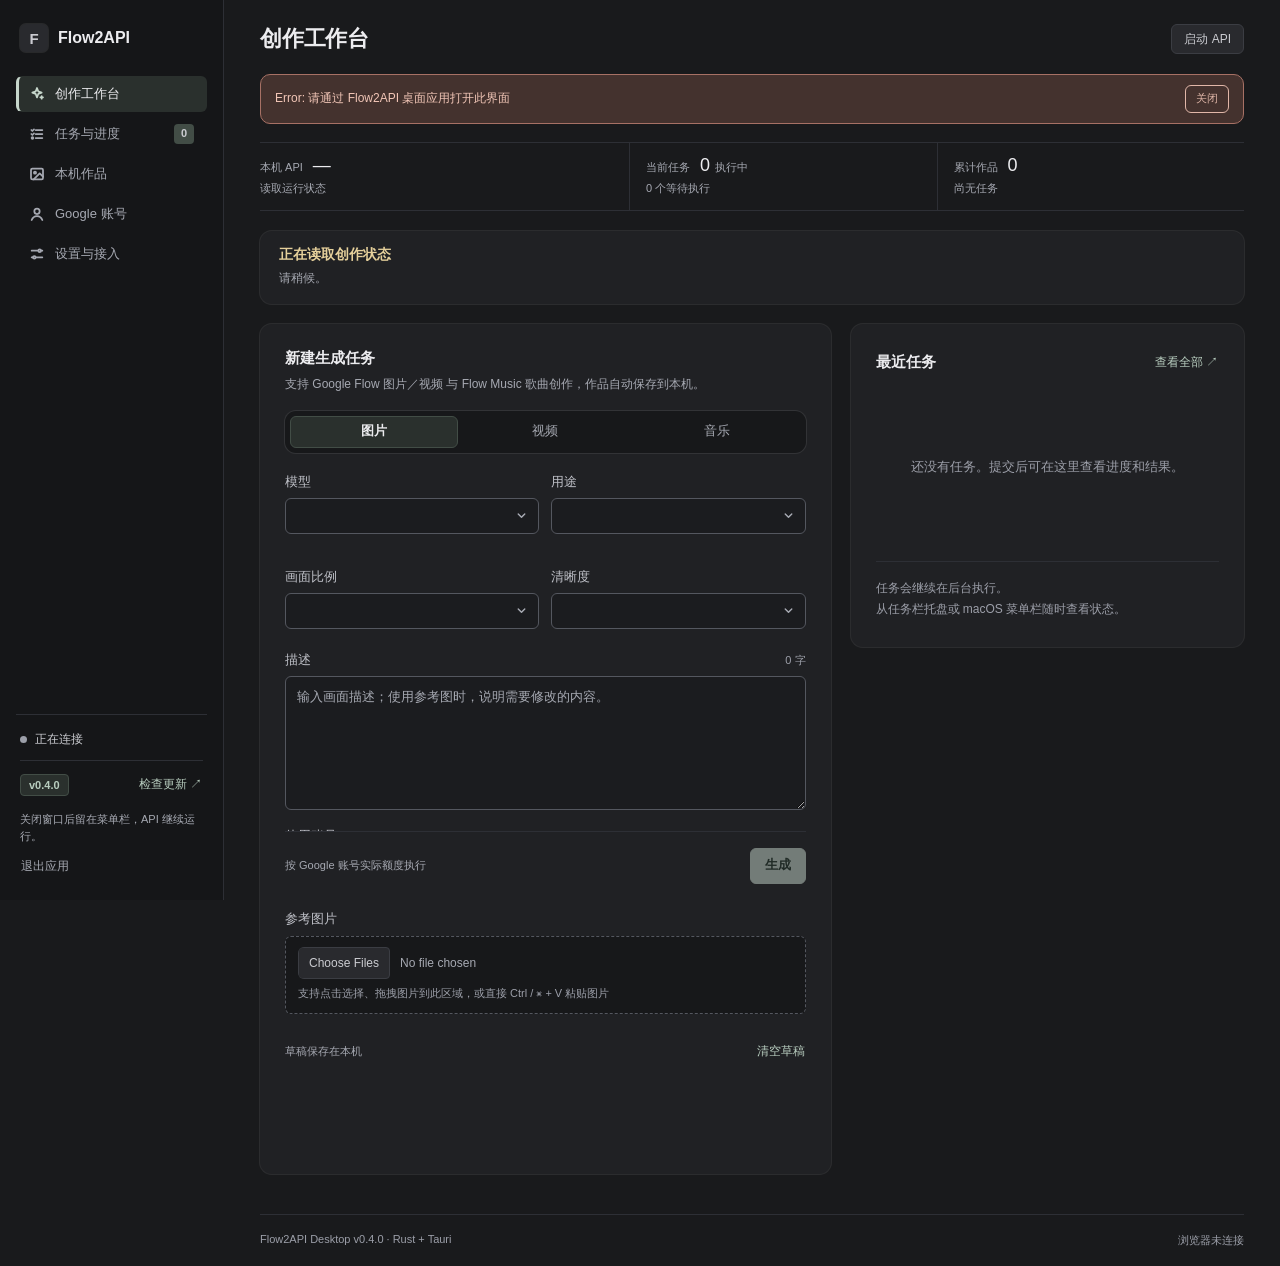
==== commit fad27d25: "release: v0.4.0 add Flow Music, Chrome extension bridge and multi-profile account fix" ====
--- a/desktop/ui/index.html
+++ b/desktop/ui/index.html
@@ -4,6 +4,7 @@
   <meta charset="UTF-8">
   <meta name="viewport" content="width=device-width,initial-scale=1">
   <title>Flow2API</title>
+  <link rel="icon" href="data:image/svg+xml,%3Csvg xmlns='http://www.w3.org/2000/svg' viewBox='0 0 32 32'%3E%3Crect width='32' height='32' rx='7' fill='%23292a2e'/%3E%3Ctext x='16' y='22' text-anchor='middle' font-family='system-ui,sans-serif' font-size='18' font-weight='700' fill='%23c6d6cb'%3EF%3C/text%3E%3C/svg%3E">
   <link rel="stylesheet" href="app.css">
 </head>
 <body>
@@ -26,7 +27,7 @@
       <div class="aside-bottom">
         <div id="service-pill"><i aria-hidden="true"></i><span>正在连接</span></div>
         <div class="aside-update">
-          <span class="version-badge" id="aside-version">v0.3.11</span>
+          <span class="version-badge" id="aside-version">v0.4.0</span>
           <button id="sidebar-check-update" class="text-button" type="button">检查更新 ↗</button>
         </div>
         <small class="aside-tip">关闭窗口后留在菜单栏，API 继续运行。</small>
@@ -51,30 +52,59 @@
       <section id="studio" class="page">
         <div id="readiness" class="readiness" role="status" aria-live="polite">
           <div><strong id="readiness-title">正在读取创作状态</strong><p id="readiness-detail">请稍候。</p></div>
-          <button id="readiness-action" class="secondary" type="button" hidden>连接账号</button>
+          <div class="actions">
+            <button id="readiness-secondary" class="secondary" type="button" hidden>管理账号</button>
+            <button id="readiness-action" class="secondary" type="button" hidden>连接账号</button>
+          </div>
         </div>
         <div class="studio-layout">
           <div class="panel composer">
-            <div class="section-heading"><div><h2>新建生成任务</h2><p>选择模型，填写描述。生成结果自动保存到本机。</p></div></div>
+            <div class="section-heading">
+              <div><h2>新建生成任务</h2><p>支持 Google Flow 图片／视频 与 Flow Music 歌曲创作，作品自动保存到本机。</p></div>
+            </div>
+            <div class="mode-switch" role="tablist" aria-label="创作类型">
+              <button type="button" role="tab" data-mode="image" aria-selected="true" class="active">图片</button>
+              <button type="button" role="tab" data-mode="video" aria-selected="false">视频</button>
+              <button type="button" role="tab" data-mode="audio" aria-selected="false">音乐</button>
+            </div>
+            <select id="model-type" name="model_type" hidden aria-label="创作类型">
+              <option value="image">图片</option>
+              <option value="video">视频</option>
+              <option value="audio">音乐</option>
+            </select>
+            <div class="form-grid picker-grid" id="picker-grid">
+              <label id="family-field">模型<select id="model-family" name="model_family"></select></label>
+              <label id="kind-field">用途<select id="model-kind" name="model_kind"></select></label>
+              <label id="ratio-field">画面比例<select id="model-ratio" name="model_ratio"></select></label>
+              <label id="spec-field"><span id="spec-label">清晰度</span><select id="model-spec" name="model_spec"></select></label>
+            </div>
+            <select id="model" name="model" hidden aria-label="API 模型标识"></select>
+            <p class="hint" id="model-info"></p>
+            <div class="label-row">
+              <label for="prompt" id="prompt-label">描述</label>
+              <small id="prompt-count" class="muted-meta">0 字</small>
+            </div>
+            <textarea id="prompt" name="prompt" rows="5" placeholder="输入画面描述；使用参考图时，说明需要修改的内容。"></textarea>
+            <div id="music-fields" hidden>
+              <div class="form-grid">
+                <label>大致时长（秒，可选）<input id="music-seconds" name="music_seconds" type="number" min="15" max="300" step="1" placeholder="留空约 2 分钟"></label>
+                <div class="music-tip-box"><small>时长为近似目标（例如填 60 秒，实际约 55–70 秒）。纯器乐配乐无需歌词。</small></div>
+              </div>
+              <label id="lyrics-field">自定义歌词（可选）<textarea id="music-lyrics" name="music_lyrics" rows="4" placeholder="留空由 Flow Music 自动作词；支持 [Verse] / [Chorus] 段落标签。"></textarea></label>
+            </div>
             <div class="form-grid">
-              <label>创作类型<select id="model-type"><option value="image">图片</option><option value="video">视频</option></select></label>
-              <label>模型<select id="model-family"></select></label>
-            </div>
-            <label id="kind-field">用途<select id="model-kind"></select></label>
-            <div class="form-grid">
-              <label>画面比例<select id="model-ratio"></select></label>
-              <label><span id="spec-label">清晰度</span><select id="model-spec"></select></label>
-            </div>
-            <select id="model" hidden aria-label="API 模型标识"></select>
-            <p class="hint" id="model-info"></p>
-            <label>描述<textarea id="prompt" rows="5" placeholder="输入画面描述；使用参考图时，说明需要修改的内容。"></textarea></label>
-            <div class="form-grid">
-              <label>使用账号<select id="account"><option value="">自动分配已登录账号</option></select></label>
+              <label>使用账号<select id="account" name="account_id"><option value="">自动分配已登录账号</option></select></label>
               <label id="video-field" hidden>源视频 media ID<input id="video-id" name="video_id" spellcheck="false" placeholder="Flow 视频 ID"></label>
             </div>
-            <label>参考图片<input id="images" type="file" accept="image/png,image/jpeg,image/webp" multiple aria-describedby="reference-hint"></label>
-            <p id="reference-hint" class="hint"></p>
-            <div id="references"></div>
+            <div id="reference-section">
+              <label for="images">参考图片</label>
+              <div id="reference-dropzone" class="dropzone">
+                <input id="images" name="images" type="file" accept="image/png,image/jpeg,image/webp" multiple aria-describedby="reference-hint">
+                <small class="dropzone-tip">支持点击选择、拖拽图片到此区域，或直接 Ctrl / ⌘ + V 粘贴图片</small>
+              </div>
+              <p id="reference-hint" class="hint"></p>
+              <div id="references"></div>
+            </div>
             <div class="draft-row">
               <small id="draft-status">草稿保存在本机</small>
               <button id="clear-draft" class="text-button" type="button">清空草稿</button>
@@ -94,46 +124,34 @@
       </section>
       <section id="tasks" class="page" hidden>
         <div class="panel">
-          <div class="section-heading"><div><h2>生成任务</h2><p>查看任务进度、下载结果或重试失败任务。</p></div><button class="secondary refresh" type="button">刷新</button></div>
+          <div class="section-heading"><div><h2>生成任务</h2><p>查看图片、视频与音乐任务进度，试听预览或重试失败任务。</p></div><button class="secondary refresh" type="button">刷新</button></div>
           <div id="task-list"></div>
         </div>
       </section>
       <section id="library" class="page" hidden>
         <div class="panel">
-          <div class="section-heading"><div><h2>保存在这台电脑上的作品</h2><p>生成成功后自动归档，升级应用时保留。</p></div><button class="secondary" id="open-data" type="button">打开文件目录 ↗</button></div>
+          <div class="section-heading"><div><h2>保存在这台电脑上的作品</h2><p>图片、视频与音乐生成成功后自动归档，升级应用时保留。</p></div><button class="secondary" id="open-data" type="button">打开文件目录 ↗</button></div>
           <div id="media-grid"></div>
         </div>
       </section>
       <section id="accounts" class="page" hidden>
         <div class="panel">
-          <div class="section-heading"><div><h2>连接与管理 Google 账号</h2><p>本机免连接码直连；支持优先级调度、临时禁用冷却、图片／视频能力分流与备注管理。</p></div><span class="tag">默认浏览器直连</span></div>
-          <ol class="connect-steps">
-            <li>安装 Tampermonkey 扩展与连接脚本（首次或升级脚本时）</li>
-            <li>打开 Flow 登录 Google 账号，页面右下角自动免码直连并同步积分</li>
-            <li>多账号按优先级与空闲状态自动分配，Google Cookie 始终留在浏览器</li>
-          </ol>
-          <div class="actions">
-            <button id="open-flow" class="primary" type="button">打开 Flow 页面 ↗</button>
-            <button id="open-userscript" class="secondary" type="button">安装 / 更新连接脚本 ↗</button>
-            <button id="sync-all-accounts" class="secondary" type="button">全部同步余额</button>
-          </div>
-          <details class="advanced-login">
-            <summary>高级选项：备用连接码与专用 Chrome 独立登录</summary>
-            <div class="actions advanced-actions">
-              <button id="pair-browser" class="secondary" type="button">生成备用连接码</button>
-              <button id="quick-login" class="secondary" type="button">打开专用 Chrome 登录 ↗</button>
-              <button id="download-chrome" class="secondary" type="button">下载 Chrome ↗</button>
-            </div>
-            <p id="pairing-code" class="hint" role="status" aria-live="polite"></p>
-            <p class="hint">本机 localhost（127.0.0.1）直连免填连接码；专用 Chrome 模式单独使用独立资料，不复用默认浏览器登录。</p>
-            <form id="add-account" class="inline-form">
-              <label for="email" class="sr-only">Google 账号邮箱</label>
-              <input type="email" id="email" name="email" required autocomplete="email" spellcheck="false" placeholder="你的 Google 账号邮箱">
-              <button class="secondary" type="submit" data-open-login="true">添加并打开登录 ↗</button>
-              <button class="secondary" type="submit" data-open-login="false">仅添加</button>
-            </form>
-            <div class="preferred-accounts"><span class="hint">常用账号，点选填入：</span><div id="preferred-emails" class="actions"></div></div>
-          </details>
+          <div class="section-heading accounts-heading">
+            <div>
+              <h2>Google 账号</h2>
+              <p>在默认浏览器打开 Flow 或 Flow Music 并登录，通过 Chrome 插件或油猴脚本（v0.4.0）自动免码直连；保持标签页打开即可创作。</p>
+            </div>
+            <div class="actions">
+              <button id="open-flow" class="primary" type="button">打开 Flow ↗</button>
+              <button id="open-flow-music" class="secondary" type="button">打开 Flow Music ↗</button>
+              <button id="sync-all-accounts" class="secondary" type="button" hidden>全部同步</button>
+              <button id="open-chrome-extension" class="secondary" type="button">安装 Chrome 插件 ↗</button>
+              <button id="open-userscript" class="secondary" type="button">安装油猴脚本 ↗</button>
+            </div>
+          </div>
+          <div id="accounts-chrome-tip" class="info-banner" hidden>
+            <span>推荐点击「安装 Chrome 插件 ↗」加载免配置直连扩展（无需 Tampermonkey）；或点击「安装油猴脚本 ↗」使用 v0.4.0 脚本（Chrome 138+ 需在 Tampermonkey 扩展详情页开启「允许运行用户脚本」），安装后刷新 Flow / Flow Music 页面即可自动直连。</span>
+          </div>
           <div id="account-list"></div>
         </div>
       </section>
@@ -149,23 +167,25 @@
           <div id="settings-runtime">
             <form id="settings-form" class="settings-section" aria-labelledby="settings-runtime-title">
               <div class="section-heading"><div><h2 id="settings-runtime-title" tabindex="-1">运行设置</h2><p>无执行中任务时保存即生效；仅修改端口时会重启 API，修改其他项不中断连接。</p></div></div>
-              <label>API 端口<input name="port" type="number" min="1" max="65535" required></label>
-              <label>API Key（至少 16 字符）<input name="api_key" type="password" autocomplete="off" spellcheck="false" minlength="16" required></label>
-              <label>Chrome 程序路径（留空自动查找）<input name="browser_executable" spellcheck="false" placeholder="使用本机 Chrome"></label>
-              <div class="actions"><button id="choose-browser" class="secondary" type="button">选择浏览器程序 ↗</button></div>
-              <p class="hint">仅用于高级选项中的专用 Chrome 登录。默认浏览器连接无需设置此路径，网络跟随当前浏览器。</p>
-              <label>HTTP / SOCKS5 代理<input name="proxy_url" type="url" spellcheck="false" placeholder="http://127.0.0.1:7890"></label>
-              <div class="form-grid form-grid-3">
-                <label>同时执行任务<input name="max_concurrent" type="number" min="1" max="8" required></label>
-                <label>图片超时（秒）<input name="image_timeout_seconds" type="number" min="30" required></label>
-                <label>视频超时（秒）<input name="video_timeout_seconds" type="number" min="30" required></label>
+              <label>API 端口<input id="setting-port" name="port" type="number" min="1" max="65535" required></label>
+              <label for="setting-api-key">API Key（至少 16 字符）</label>
+              <div class="secret-row">
+                <input id="setting-api-key" name="api_key" type="password" autocomplete="off" spellcheck="false" minlength="16" required>
+                <button id="toggle-api-key" class="secondary" type="button" aria-pressed="false">显示</button>
+              </div>
+              <label>HTTP / SOCKS5 代理<input id="setting-proxy-url" name="proxy_url" type="url" spellcheck="false" placeholder="http://127.0.0.1:7890"></label>
+              <div class="form-grid">
+                <label>同时执行任务<input id="setting-max-concurrent" name="max_concurrent" type="number" min="1" max="8" required></label>
+                <label>图片超时（秒）<input id="setting-image-timeout" name="image_timeout_seconds" type="number" min="30" required></label>
+                <label>视频超时（秒）<input id="setting-video-timeout" name="video_timeout_seconds" type="number" min="30" required></label>
+                <label>音乐超时（秒）<input id="setting-music-timeout" name="music_timeout_seconds" type="number" min="30" required></label>
               </div>
               <div class="actions"><button class="primary" type="submit">保存并生效</button></div>
             </form>
           </div>
           <section id="settings-tools" class="settings-section" aria-labelledby="settings-tools-title">
             <h2 id="settings-tools-title" tabindex="-1">外部工具接入</h2>
-            <p>使用 OpenAI 兼容协议，填入本机地址和 API Key。</p>
+            <p>使用 OpenAI 兼容协议，填入本机地址和 API Key，支持图片、视频与 Flow Music 模型。</p>
             <code id="base-url">http://127.0.0.1:8000/v1</code>
             <div class="actions">
               <button id="copy-base" class="secondary" type="button">复制地址</button>
@@ -178,36 +198,38 @@
             <p class="hint">需要先安装并打开 Magpie。Agent 使用 hzr-flow2api-image 技能生图；保持 Flow 标签页已登录并连接。</p>
           </section>
           <section id="settings-sync" class="settings-section" aria-labelledby="settings-sync-title">
-            <h2 id="settings-sync-title" tabindex="-1">WebDAV 同步</h2>
-            <p>同步生成超时、同时执行数，以及账号的邮箱、启用状态、优先级、能力分流开关、备注和项目编号。端口、调用密钥、代理、浏览器路径和开机自启留在本机。传输走 HTTPS，应用密码放在系统凭据库。同步文件本身没有端到端加密。</p>
-            <label>WebDAV 目录<input id="webdav-url" name="webdav_url" type="url" spellcheck="false" placeholder="https://dav.jianguoyun.com/dav/" autocomplete="off"></label>
-            <label>账号<input id="webdav-user" name="webdav_username" autocomplete="username" spellcheck="false"></label>
-            <label>应用密码<input id="webdav-secret" name="webdav_secret" type="password" autocomplete="new-password" spellcheck="false" placeholder="留空则保留已保存的密码"></label>
-            <p id="webdav-status" class="hint" role="status" aria-live="polite"></p>
-            <div class="actions">
-              <button id="webdav-save" class="secondary" type="button">保存连接</button>
-              <button id="webdav-test" class="secondary" type="button">测试连接</button>
-              <button id="webdav-import" class="secondary" type="button">从 Clash Verge 导入</button>
-            </div>
-            <div class="actions">
-              <button id="webdav-push" class="primary" type="button">上传配置</button>
-              <button id="webdav-pull" class="secondary" type="button">下载并合并</button>
-            </div>
+            <form id="webdav-form" onsubmit="event.preventDefault()">
+              <h2 id="settings-sync-title" tabindex="-1">WebDAV 同步</h2>
+              <p>同步生成超时、同时执行数，以及账号的邮箱、启用状态、优先级、能力分流开关、备注和项目编号。端口、调用密钥、代理和开机自启留在本机。传输走 HTTPS，应用密码放在系统凭据库。</p>
+              <label>WebDAV 目录<input id="webdav-url" name="webdav_url" type="url" spellcheck="false" placeholder="https://dav.jianguoyun.com/dav/" autocomplete="off"></label>
+              <label>账号<input id="webdav-user" name="webdav_username" autocomplete="username" spellcheck="false"></label>
+              <label>应用密码<input id="webdav-secret" name="webdav_secret" type="password" autocomplete="new-password" spellcheck="false" placeholder="留空则保留已保存的密码"></label>
+              <p id="webdav-status" class="hint" role="status" aria-live="polite"></p>
+              <div class="actions">
+                <button id="webdav-save" class="secondary" type="button">保存连接</button>
+                <button id="webdav-test" class="secondary" type="button">测试连接</button>
+                <button id="webdav-import" class="secondary" type="button">从 Clash Verge 导入</button>
+              </div>
+              <div class="actions">
+                <button id="webdav-push" class="primary" type="button">上传配置</button>
+                <button id="webdav-pull" class="secondary" type="button">下载并合并</button>
+              </div>
+            </form>
           </section>
           <section id="settings-local" class="settings-section" aria-labelledby="settings-local-title">
             <h2 id="settings-local-title" tabindex="-1">本机与数据</h2>
-            <label class="migration-checkbox"><input id="autostart" type="checkbox">登录后自动启动</label>
+            <label class="migration-checkbox"><input id="autostart" name="autostart" type="checkbox">登录后自动启动</label>
             <p class="hint">开关读取系统里的真实开机项，只保存在这台电脑。手动打开会显示窗口；开机自启只留在菜单栏，不打开窗口。</p>
             <h3>后台运行</h3>
             <p>关闭窗口只隐藏主窗口。应用留在 macOS 菜单栏（文字 Flow）或 Windows 通知区域，API 和生成任务继续。点菜单「打开 Flow2API」回到窗口。要停止请选退出；有未完成任务时不能退出。</p>
             <h3>数据位置</h3>
             <p id="data-path" class="hint"></p>
             <div class="actions"><button class="secondary" id="settings-open-data" type="button">打开数据目录 ↗</button></div>
-            <p class="hint">Chrome 登录资料保存在本机。不要分享包含账号资料的数据目录。</p>
+            <p class="hint">应用配置与本地作品保存在本机，Google 登录态始终保留在浏览器中。</p>
           </section>
           <section id="settings-updates" class="settings-section" aria-labelledby="settings-updates-title">
             <div class="section-heading">
-              <div><h2 id="settings-updates-title" tabindex="-1">软件版本与更新</h2><p>当前运行版本：<b id="settings-current-version">v0.3.11</b></p></div>
+              <div><h2 id="settings-updates-title" tabindex="-1">软件版本与更新</h2><p>当前运行版本：<b id="settings-current-version">v0.4.0</b></p></div>
               <span class="tag" id="update-badge">检查更新</span>
             </div>
             <p id="update-status" class="hint" role="status" aria-live="polite">从公开的 GitHub Release 检查更新，无需登录。</p>
@@ -216,15 +238,15 @@
               <button id="install-update" class="primary" type="button" hidden>安装更新并重启</button>
             </div>
             <div class="settings-update-preference">
-              <label class="migration-checkbox"><input id="auto-update" type="checkbox">自动后台检查、下载并安装更新</label>
+              <label class="migration-checkbox"><input id="auto-update" name="auto_update" type="checkbox">自动后台检查、下载并安装更新</label>
               <p class="hint">启动 15 秒后及每 2 小时在后台检查，发现新版本后自动下载并验证签名；任务空闲时自动安装并重启（窗口隐藏时静默更新，不打扰当前操作）。开关即时生效，也可在菜单栏／托盘随时切换。</p>
             </div>
           </section>
         </div>
       </section>
       <footer>
-        <span id="footer-version">Flow2API Desktop v0.3.11 · Rust + Tauri</span>
-        <span id="browser-status">Chrome 未连接</span>
+        <span id="footer-version">Flow2API Desktop v0.4.0 · Rust + Tauri</span>
+        <span id="browser-status">浏览器未连接</span>
       </footer>
     </main>
   </div>
--- a/desktop/ui/app.css
+++ b/desktop/ui/app.css
@@ -77,6 +77,20 @@
   scroll-padding-block-start: 76px;
   scroll-padding-block-end: 96px;
 }
+html[data-page="settings"] {
+  scroll-snap-type: y mandatory;
+  scroll-padding-block-start: 68px;
+}
+@media (max-height: 720px) {
+  html[data-page="settings"] {
+    scroll-snap-type: y proximity;
+  }
+}
+@media (prefers-reduced-motion: no-preference) {
+  html[data-page="settings"] {
+    scroll-behavior: smooth;
+  }
+}
 body { margin: 0; }
 ::selection { background: #adc9b840; color: var(--text); }
 [hidden] { display: none !important; }
@@ -196,12 +210,6 @@
   }
   .cap-toggle:hover { border-color: var(--line-strong); color: var(--text); }
   .cap-toggle:has(input:checked):hover { border-color: var(--focus); }
-  .account-more summary:hover {
-    background: var(--raised-hover);
-    border-color: var(--line-strong);
-    color: var(--text);
-  }
-  .advanced-login summary:hover,
   .prompt-details summary:hover { color: var(--text); }
   .task-card:hover,
   .media-card:hover,
@@ -218,8 +226,6 @@
     scale: 0.96;
   }
   nav button:active { scale: none; }
-  .account-more summary::after,
-  .advanced-login summary::before,
   .prompt-details summary::before {
     transition-property: rotate;
     transition-duration: 150ms;
@@ -504,6 +510,22 @@
 .state { background: var(--ok-bg); color: var(--ok-text); }
 .state.failed, .state.interrupted { background: var(--danger-bg); color: var(--danger-text); }
 .state.running, .state.queued { background: var(--warn-bg); color: var(--warn-text); }
+.state.running { gap: 6px; }
+.state.running::before {
+  content: "";
+  width: 6px;
+  height: 6px;
+  border-radius: 50%;
+  background: currentColor;
+  flex-shrink: 0;
+}
+@media (prefers-reduced-motion: no-preference) {
+  .state.running::before { animation: pulse-dot 1.4s ease-in-out infinite; }
+  @keyframes pulse-dot {
+    0%, 100% { opacity: 1; }
+    50% { opacity: 0.3; }
+  }
+}
 .state.cancelled { background: var(--raised); color: var(--text-2); }
 
 /* Button variants */
@@ -685,6 +707,105 @@
 }
 .composer label { margin-top: 14px; }
 .composer input, .composer textarea, .composer select { scroll-margin-block: 100px; }
+
+/* 3-way segmented mode switcher (Image / Video / Music) */
+.mode-switch {
+  display: grid;
+  grid-template-columns: repeat(3, minmax(0, 1fr));
+  gap: 4px;
+  padding: 4px;
+  margin: 16px 0 6px;
+  background: var(--sunken);
+  border: 1px solid transparent;
+  box-shadow: var(--shadow-border);
+  border-radius: calc(var(--radius-sm) + 4px + 1px);
+}
+.mode-switch button {
+  min-height: 32px;
+  border-color: transparent;
+  background: transparent;
+  color: var(--muted);
+  font-size: 13px;
+  font-weight: 500;
+  border-radius: var(--radius-sm);
+}
+.mode-switch button.active {
+  background: var(--active-bg);
+  border-color: var(--active-line);
+  color: var(--text);
+  font-weight: 600;
+}
+.label-row {
+  display: flex;
+  align-items: baseline;
+  justify-content: space-between;
+  gap: 8px;
+  margin: 14px 0 7px;
+}
+.label-row label { margin: 0; }
+.muted-meta { color: var(--faint); font-size: 11px; }
+
+#music-fields {
+  margin-top: 12px;
+  padding: 14px;
+  border-radius: var(--radius-md);
+  background: var(--surface-muted);
+  border: 1px solid transparent;
+  box-shadow: var(--shadow-border);
+}
+#music-fields > .form-grid > label { margin-top: 0; }
+.music-tip-box {
+  display: flex;
+  align-items: center;
+  padding: 8px 12px;
+  border-radius: var(--radius-sm);
+  background: var(--sunken);
+  border: 1px solid var(--line-soft);
+}
+#lyrics-field { margin-top: 12px; }
+#lyrics-field textarea { min-height: 88px; }
+
+.dropzone {
+  padding: 10px 12px;
+  border: 1px dashed var(--field-line);
+  border-radius: var(--radius-sm);
+  background: var(--sunken);
+  transition-property: border-color, background-color;
+  transition-duration: 150ms;
+  transition-timing-function: ease-out;
+}
+.dropzone.dragover {
+  border-color: var(--accent);
+  background: var(--active-bg);
+}
+.dropzone input[type=file] {
+  border: 0;
+  background: transparent;
+  padding: 0;
+  min-height: 30px;
+}
+.dropzone-tip { display: block; margin-top: 6px; color: var(--faint); }
+
+.info-banner {
+  margin: 0 0 14px;
+  padding: 10px 14px;
+  border-radius: var(--radius-sm);
+  background: var(--surface-muted);
+  border: 1px solid var(--line-soft);
+  color: var(--text-2);
+  font-size: 12px;
+  line-height: 1.65;
+}
+
+.secret-row {
+  display: flex;
+  align-items: center;
+  gap: 8px;
+  max-width: 640px;
+  margin-top: 7px;
+}
+.secret-row input { flex: 1; min-width: 0; margin-top: 0; }
+.secret-row button { flex-shrink: 0; }
 .composer .compose-bottom {
   position: sticky;
   bottom: 0;
@@ -720,6 +841,12 @@
   display: grid;
   grid-template-columns: repeat(2, minmax(0, 1fr));
   gap: 12px;
+}
+.form-grid:not(.picker-grid):has(> [hidden]) {
+  grid-template-columns: minmax(0, 1fr);
+}
+.picker-grid:has(#kind-field[hidden]):not(:has(#family-field[hidden])) #family-field {
+  grid-column: 1 / -1;
 }
 .form-grid-3 { grid-template-columns: repeat(3, minmax(0, 1fr)); }
 .form-grid > * { min-width: 0; }
@@ -855,63 +982,29 @@
 .prompt-details .full-prompt { white-space: pre-wrap; color: var(--text); font-size: 13px; line-height: 1.75; margin-top: 6px; }
 
 /* Accounts page */
-.connect-steps { padding-inline-start: 20px; color: var(--text-2); font-size: 13px; line-height: 1.85; margin: 14px 0 16px; }
-.advanced-login {
-  margin: 18px 0 8px;
-  border: 1px solid transparent;
-  box-shadow: var(--shadow-border);
-  border-radius: var(--radius-md);
-  padding: 12px 16px;
-  background: var(--surface-muted);
-}
-.advanced-login summary {
-  list-style: none;
-  cursor: pointer;
-  color: var(--accent-text);
-  font-size: 12px;
-  font-weight: 500;
-  min-height: 28px;
-  display: flex;
-  align-items: center;
-  gap: 8px;
-  -webkit-tap-highlight-color: transparent;
-}
-.advanced-login summary::-webkit-details-marker { display: none; }
-.advanced-login summary::before {
-  content: "";
-  inline-size: 13px;
-  block-size: 13px;
-  background-color: currentColor;
-  -webkit-mask: var(--icon-chevron) no-repeat center / contain;
-  mask: var(--icon-chevron) no-repeat center / contain;
-  rotate: -90deg;
-  flex-shrink: 0;
-}
-.advanced-login[open] summary::before { rotate: 0deg; }
-.advanced-actions { margin-top: 12px; }
-.inline-form { display: flex; gap: 10px; margin: 14px 0; flex-wrap: wrap; align-items: center; }
-.inline-form input { flex: 1 1 220px; min-width: 0; }
+.accounts-heading { margin-bottom: 18px; }
+.accounts-heading .actions { flex-shrink: 0; }
 
 .account-card {
-  padding: 16px;
+  padding: 16px 18px;
   margin: 10px 0;
   display: flex;
   justify-content: space-between;
   gap: 16px;
-  align-items: flex-start;
+  align-items: center;
 }
 .account-card > div { min-width: 0; overflow-wrap: anywhere; }
 .account-card strong { font-size: 13px; }
 .account-info { flex: 1; }
-.account-title-row { display: flex; flex-wrap: wrap; align-items: center; gap: 8px; margin-bottom: 4px; }
-.account-cooldown-note { color: var(--warn-text); font-size: 12px; line-height: 1.6; margin-top: 6px; }
+.account-title-row { display: flex; flex-wrap: wrap; align-items: center; gap: 8px; }
+.account-meta { margin-top: 6px; font-size: 12px; color: var(--muted); }
 .account-error-box {
   display: flex;
   flex-wrap: wrap;
   align-items: center;
   justify-content: space-between;
   gap: 10px;
-  margin-top: 8px;
+  margin-top: 10px;
   padding: 8px 11px;
   border-radius: var(--radius-sm);
   background: var(--error-bg);
@@ -921,20 +1014,11 @@
   line-height: 1.5;
 }
 .account-error-box .text-button { color: #ffd9ce; text-decoration: underline; flex-shrink: 0; margin-inline: 0; }
-.account-controls { display: flex; flex-wrap: wrap; align-items: center; gap: 8px; margin-top: 12px; }
-.account-controls select {
-  width: auto;
-  min-width: 148px;
+.account-card .actions { flex-shrink: 0; }
+.account-card .actions button {
+  font-size: 12px;
   min-height: var(--control-h-sm);
-  padding-inline: 10px 28px;
-  font-size: 12px;
-  background-color: var(--sunken);
-}
-.account-controls button,
-.account-card .actions button {
-  font-size: 12px;
-  min-height: var(--control-h-sm);
-  padding: 0 11px;
+  padding: 0 12px;
 }
 .cap-toggle {
   display: inline-flex;
@@ -962,48 +1046,39 @@
   color: var(--text);
 }
 .cap-toggle input { --checkbox-size: 14px; --checkbox-icon-size: 10px; }
-.account-more { position: relative; }
-.account-more summary {
-  list-style: none;
-  cursor: pointer;
-  border: 1px solid var(--line);
-  border-radius: var(--radius-sm);
+
+/* Account management dialog */
+.account-dialog { width: min(500px, calc(100vw - 32px)); }
+.account-dialog-form { display: flex; flex-direction: column; gap: 14px; padding-block: 2px; }
+.account-dialog-form > label { margin: 0; }
+.account-dialog-field { display: flex; flex-direction: column; gap: 8px; }
+.account-dialog-label { font-size: 13px; font-weight: 500; color: var(--label); }
+.account-dialog-caps { display: flex; flex-wrap: wrap; gap: 8px; }
+.account-dialog-cooldown {
+  display: flex;
+  align-items: center;
+  justify-content: space-between;
+  gap: 12px;
+  flex-wrap: wrap;
+  padding: 12px 14px;
+  border-radius: var(--radius-sm);
+  background: var(--warn-bg);
+  border: 1px solid oklch(1 0 0 / 0.1);
+}
+.account-dialog-cooldown strong { font-size: 12px; color: var(--warn-text); }
+.account-dialog-cooldown .hint { margin-top: 2px; color: var(--text-2); }
+.account-dialog-maintenance {
+  margin-top: 4px;
+  padding-top: 14px;
+  border-top: 1px solid var(--line-soft);
+  display: flex;
+  flex-direction: column;
+  gap: 10px;
+}
+.account-dialog-maintenance .actions button {
+  font-size: 12px;
   min-height: var(--control-h-sm);
-  padding: 0 10px 0 11px;
-  font-size: 12px;
-  font-weight: 500;
-  background: var(--raised);
-  color: var(--text-2);
-  display: inline-flex;
-  align-items: center;
-  gap: 6px;
-  -webkit-tap-highlight-color: transparent;
-  transition-property: background-color, border-color, color;
-  transition-duration: 150ms;
-  transition-timing-function: ease-out;
-}
-.account-more summary::-webkit-details-marker { display: none; }
-.account-more summary::after {
-  content: "";
-  inline-size: 13px;
-  block-size: 13px;
-  background-color: var(--muted);
-  -webkit-mask: var(--icon-chevron) no-repeat center / contain;
-  mask: var(--icon-chevron) no-repeat center / contain;
-}
-.account-more[open] summary::after { rotate: 180deg; }
-.account-more[open] { flex-basis: 100%; }
-.account-more[open] > div {
-  margin-top: 8px;
-  display: flex;
-  flex-wrap: wrap;
-  gap: 8px;
-  padding: 8px;
-  border: 1px solid transparent;
-  box-shadow: var(--shadow-border);
-  /* Concentric: inner button radius (6px) + padding (8px) + border (1px) = 15px */
-  border-radius: calc(var(--radius-sm) + 8px + 1px);
-  background: var(--surface);
+  padding: 0 11px;
 }
 
 /* Shared list toolbar & pager (Tasks, Library, Accounts) */
@@ -1069,7 +1144,7 @@
 #media-grid { display: block; }
 .media-grid-items {
   display: grid;
-  grid-template-columns: repeat(auto-fill, minmax(228px, 1fr));
+  grid-template-columns: repeat(auto-fill, minmax(280px, 1fr));
   gap: 16px;
   margin-top: 12px;
 }
@@ -1084,8 +1159,69 @@
 .media-card img {
   outline: 1px solid var(--image-outline);
   outline-offset: -1px;
+  cursor: zoom-in;
+}
+.audio-cover {
+  display: flex;
+  align-items: center;
+  gap: 12px;
+  padding: 16px 16px 12px;
+  background: linear-gradient(135deg, #1d2624 0%, #191c20 100%);
+  border-bottom: 1px solid var(--line-soft);
+}
+.audio-icon {
+  width: 40px;
+  height: 40px;
+  border-radius: var(--radius-sm);
+  background: var(--active-bg);
+  border: 1px solid var(--active-line);
+  color: var(--accent);
+  display: grid;
+  place-items: center;
+  flex-shrink: 0;
+}
+.audio-icon svg {
+  width: 20px;
+  height: 20px;
+  fill: none;
+  stroke: currentColor;
+  stroke-width: 1.75;
+  stroke-linecap: round;
+  stroke-linejoin: round;
+}
+.audio-meta { min-width: 0; flex: 1; }
+.audio-meta strong { display: block; font-size: 13px; color: var(--text); white-space: nowrap; overflow: hidden; text-overflow: ellipsis; }
+.audio-meta small { display: block; margin: 2px 0 0; color: var(--muted); }
+.audio-player {
+  width: 100%;
+  height: 36px;
+  margin-top: 10px;
+  display: block;
+}
+.task-audio-box {
+  margin-top: 10px;
+  padding: 10px 12px;
+  border-radius: var(--radius-sm);
+  background: var(--sunken);
+  border: 1px solid var(--line-soft);
+}
+.task-audio-box strong { display: block; font-size: 12px; color: var(--text); }
+.task-audio-box audio { width: 100%; height: 34px; margin-top: 8px; display: block; }
+.lyrics-details { margin-top: 8px; }
+.lyrics-details pre {
+  margin: 6px 0 0;
+  padding: 10px 12px;
+  border-radius: var(--radius-sm);
+  background: var(--sunken);
+  border: 1px solid var(--line-soft);
+  color: var(--text-2);
+  font: 12px/1.7 inherit;
+  white-space: pre-wrap;
+  max-height: 220px;
+  overflow: auto;
 }
 .media-card > div { padding: 14px 16px 16px; }
+.media-card > .audio-cover { padding: 14px 16px; }
 .media-card small { display: block; margin-bottom: 8px; }
 .media-card .actions { display: flex; flex-wrap: wrap; gap: 8px; margin-top: 12px; }
 .media-card .actions button { padding: 0 10px; font-size: 12px; min-height: var(--control-h-sm); }
@@ -1135,7 +1271,13 @@
   transition-timing-function: ease-out;
 }
 .settings-nav a[aria-current="location"] { color: var(--text); border-bottom-color: var(--accent); }
-.settings-content { max-width: 880px; }
+.settings-content {
+  max-width: 880px;
+  padding-block-end: max(24px, calc(100dvh - 420px));
+}
+@media (max-height: 720px) {
+  .settings-content { padding-block-end: 24px; }
+}
 .settings-section {
   background: var(--surface);
   border: 1px solid transparent;
@@ -1150,7 +1292,17 @@
 .settings-section .hint { font-size: 12px; }
 .settings-section label, .settings-section .form-grid, .settings-section code { max-width: 640px; }
 .settings-section .actions { margin-top: 14px; }
-#settings-runtime, .settings-section[id] { scroll-margin-block-start: 68px; }
+#settings-runtime, #settings .settings-section {
+  scroll-snap-align: start;
+  scroll-snap-stop: normal;
+  scroll-margin-block-start: 0;
+}
+#settings-runtime {
+  scroll-margin-block-start: 80px;
+}
+#settings-runtime > .settings-section {
+  scroll-snap-align: none;
+}
 .settings-update-preference { margin-top: 20px; padding-top: 14px; border-top: 1px solid var(--line-soft); }
 
 .migration-checkbox {
@@ -1203,19 +1355,25 @@
   }
 }
 .profile-dialog::backdrop { background: oklch(0 0 0 / 0.65); }
+.profile-dialog h2:focus { outline: none; }
+.profile-dialog h2:focus-visible { outline: 2px solid var(--focus); outline-offset: 4px; border-radius: var(--radius-xs); }
+.lightbox-dialog { width: min(860px, calc(100vw - 32px)); }
+.lightbox-stage {
+  display: flex;
+  justify-content: center;
+  align-items: center;
+  background: var(--bg);
+  border-radius: var(--radius-sm);
+  overflow: hidden;
+  border: 1px solid var(--line-soft);
+}
+.lightbox-stage img {
+  max-width: 100%;
+  max-height: 62dvh;
+  object-fit: contain;
+  display: block;
+}
 .dialog-body { flex: 1 1 auto; overflow-y: auto; min-height: 0; overscroll-behavior: contain; }
-.profile-options { display: grid; gap: 10px; }
-.profile-options button {
-  display: grid;
-  justify-items: start;
-  gap: 5px;
-  text-align: start;
-  white-space: normal;
-  overflow-wrap: anywhere;
-  padding: 14px;
-  min-height: auto;
-}
-.profile-options small { color: var(--faint); }
 .profile-dialog .actions { flex-shrink: 0; padding-top: 12px; border-top: 1px solid var(--line-soft); }
 .update-notes {
   max-height: 240px;
@@ -1263,7 +1421,6 @@
     width: 100%;
     padding-inline: 11px 10px;
   }
-  .account-controls select,
   .list-toolbar select,
   .list-pager select {
     display: inline-flex;
@@ -1347,7 +1504,7 @@
 @media (max-width: 65rem) {
   aside { width: 198px; padding: 22px 14px; }
   main { margin-inline-start: 198px; width: calc(100% - 198px); padding: 24px 24px 0; }
-  .account-card { flex-direction: column; }
+  .account-card { flex-direction: column; align-items: stretch; }
 }
 
 @media (max-width: 45rem) {
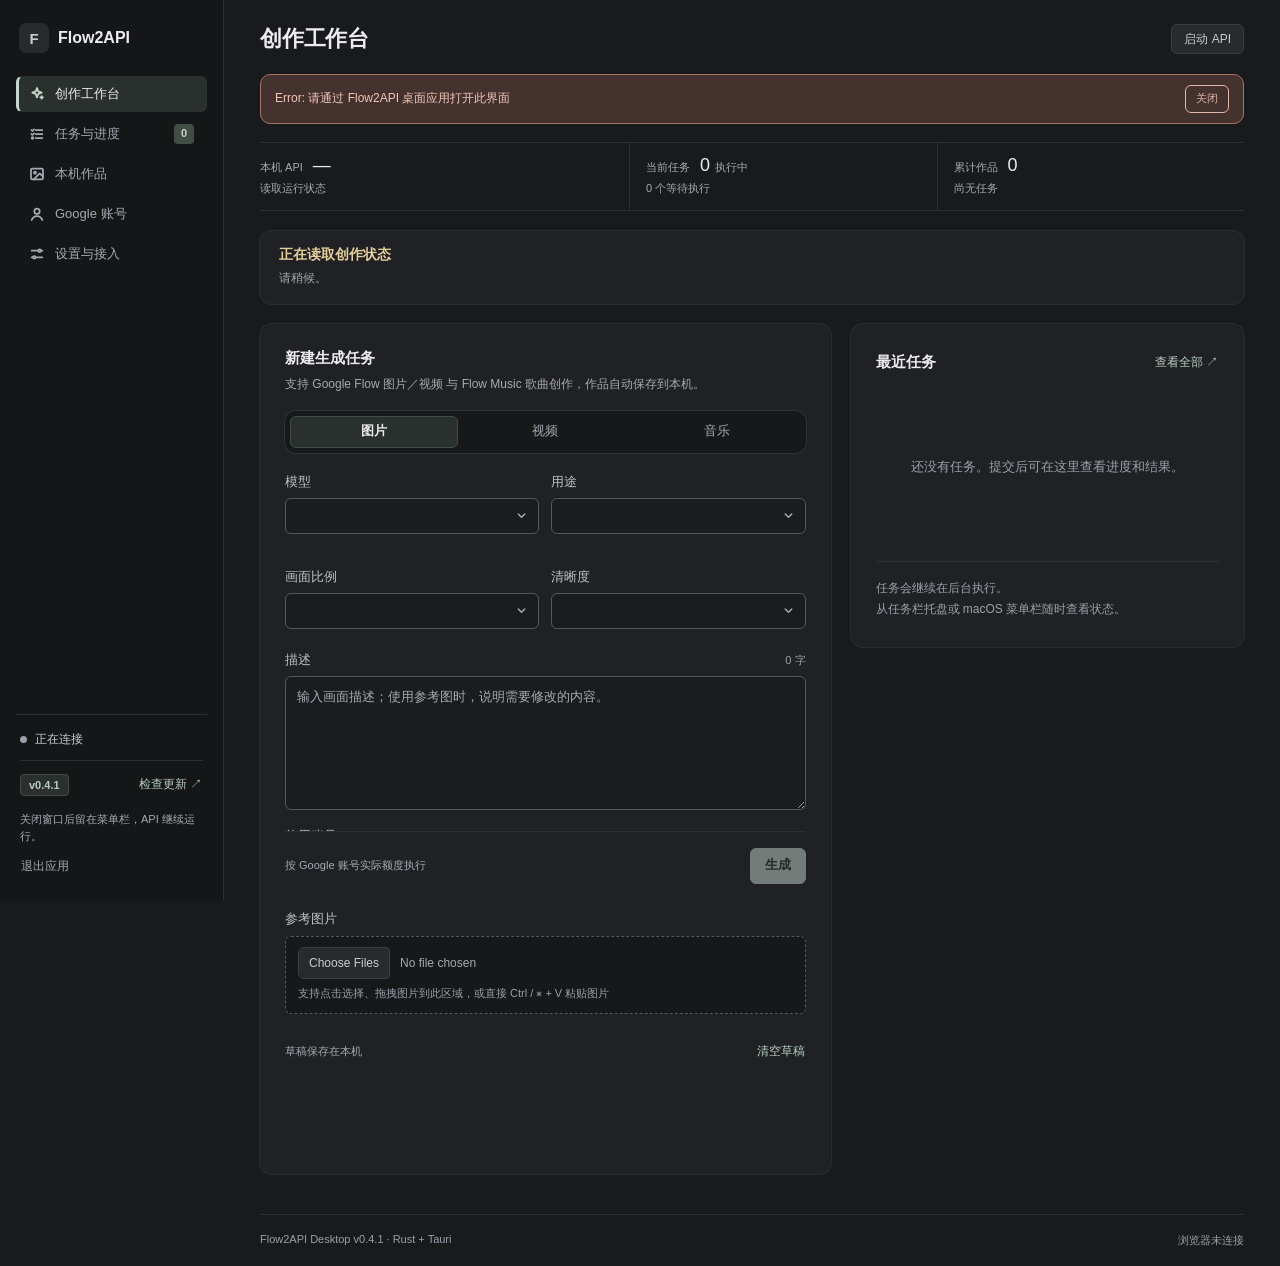
==== commit 9d26c4cf: "release: v0.4.1 pin Google Chrome bridge, remove isolated browser profiles and auto-inject open tabs" ====
--- a/desktop/ui/index.html
+++ b/desktop/ui/index.html
@@ -27,7 +27,7 @@
       <div class="aside-bottom">
         <div id="service-pill"><i aria-hidden="true"></i><span>正在连接</span></div>
         <div class="aside-update">
-          <span class="version-badge" id="aside-version">v0.4.0</span>
+          <span class="version-badge" id="aside-version">v0.4.1</span>
           <button id="sidebar-check-update" class="text-button" type="button">检查更新 ↗</button>
         </div>
         <small class="aside-tip">关闭窗口后留在菜单栏，API 继续运行。</small>
@@ -139,7 +139,7 @@
           <div class="section-heading accounts-heading">
             <div>
               <h2>Google 账号</h2>
-              <p>在默认浏览器打开 Flow 或 Flow Music 并登录，通过 Chrome 插件或油猴脚本（v0.4.0）自动免码直连；保持标签页打开即可创作。</p>
+              <p>使用本机真实 Chrome 对应账号配置直连 Flow 与 Flow Music（绝不启动无登录态的独立受控浏览器）；保持标签页打开即可创作。</p>
             </div>
             <div class="actions">
               <button id="open-flow" class="primary" type="button">打开 Flow ↗</button>
@@ -149,9 +149,10 @@
               <button id="open-userscript" class="secondary" type="button">安装油猴脚本 ↗</button>
             </div>
           </div>
-          <div id="accounts-chrome-tip" class="info-banner" hidden>
-            <span>推荐点击「安装 Chrome 插件 ↗」加载免配置直连扩展（无需 Tampermonkey）；或点击「安装油猴脚本 ↗」使用 v0.4.0 脚本（Chrome 138+ 需在 Tampermonkey 扩展详情页开启「允许运行用户脚本」），安装后刷新 Flow / Flow Music 页面即可自动直连。</span>
-          </div>
+          <div id="accounts-chrome-tip" class="info-banner">
+            <span>推荐使用 Chrome 插件（v0.4.1）：拖入加载后全部站点与本机通信权限自动生效，已打开的 Flow 标签页免刷新即刻直连；若使用油猴脚本，Chrome 138+ 需在 Tampermonkey 详情页手动开启「允许运行用户脚本」并确认跨域授权。</span>
+          </div>
+          <div id="chrome-profiles-box" class="chrome-profiles-box" hidden></div>
           <div id="account-list"></div>
         </div>
       </section>
@@ -229,7 +230,7 @@
           </section>
           <section id="settings-updates" class="settings-section" aria-labelledby="settings-updates-title">
             <div class="section-heading">
-              <div><h2 id="settings-updates-title" tabindex="-1">软件版本与更新</h2><p>当前运行版本：<b id="settings-current-version">v0.4.0</b></p></div>
+              <div><h2 id="settings-updates-title" tabindex="-1">软件版本与更新</h2><p>当前运行版本：<b id="settings-current-version">v0.4.1</b></p></div>
               <span class="tag" id="update-badge">检查更新</span>
             </div>
             <p id="update-status" class="hint" role="status" aria-live="polite">从公开的 GitHub Release 检查更新，无需登录。</p>
@@ -245,7 +246,7 @@
         </div>
       </section>
       <footer>
-        <span id="footer-version">Flow2API Desktop v0.4.0 · Rust + Tauri</span>
+        <span id="footer-version">Flow2API Desktop v0.4.1 · Rust + Tauri</span>
         <span id="browser-status">浏览器未连接</span>
       </footer>
     </main>
--- a/desktop/ui/app.css
+++ b/desktop/ui/app.css
@@ -985,6 +985,51 @@
 .accounts-heading { margin-bottom: 18px; }
 .accounts-heading .actions { flex-shrink: 0; }
 
+.chrome-profiles-box {
+  margin: 0 0 16px;
+  padding: 14px 16px;
+  border-radius: var(--radius-md);
+  background: var(--surface-muted);
+  border: 1px solid transparent;
+  box-shadow: var(--shadow-border);
+}
+.chrome-profiles-head {
+  display: flex;
+  flex-wrap: wrap;
+  align-items: baseline;
+  justify-content: space-between;
+  gap: 6px 12px;
+  margin-bottom: 10px;
+}
+.chrome-profiles-head strong { font-size: 13px; color: var(--text); }
+.chrome-profiles-list { display: flex; flex-direction: column; gap: 8px; }
+.chrome-profile-row {
+  display: flex;
+  flex-wrap: wrap;
+  align-items: center;
+  justify-content: space-between;
+  gap: 10px 14px;
+  padding: 10px 12px;
+  border-radius: var(--radius-sm);
+  background: var(--sunken);
+  border: 1px solid var(--line-soft);
+}
+.chrome-profile-meta {
+  display: flex;
+  flex-wrap: wrap;
+  align-items: center;
+  gap: 6px 8px;
+  min-width: 0;
+  font-size: 12px;
+}
+.chrome-profile-meta strong { font-size: 12px; color: var(--text); }
+.chrome-profile-meta small { color: var(--muted); }
+.chrome-profile-row .actions button {
+  font-size: 12px;
+  min-height: var(--control-h-sm);
+  padding: 0 11px;
+}
+
 .account-card {
   padding: 16px 18px;
   margin: 10px 0;
